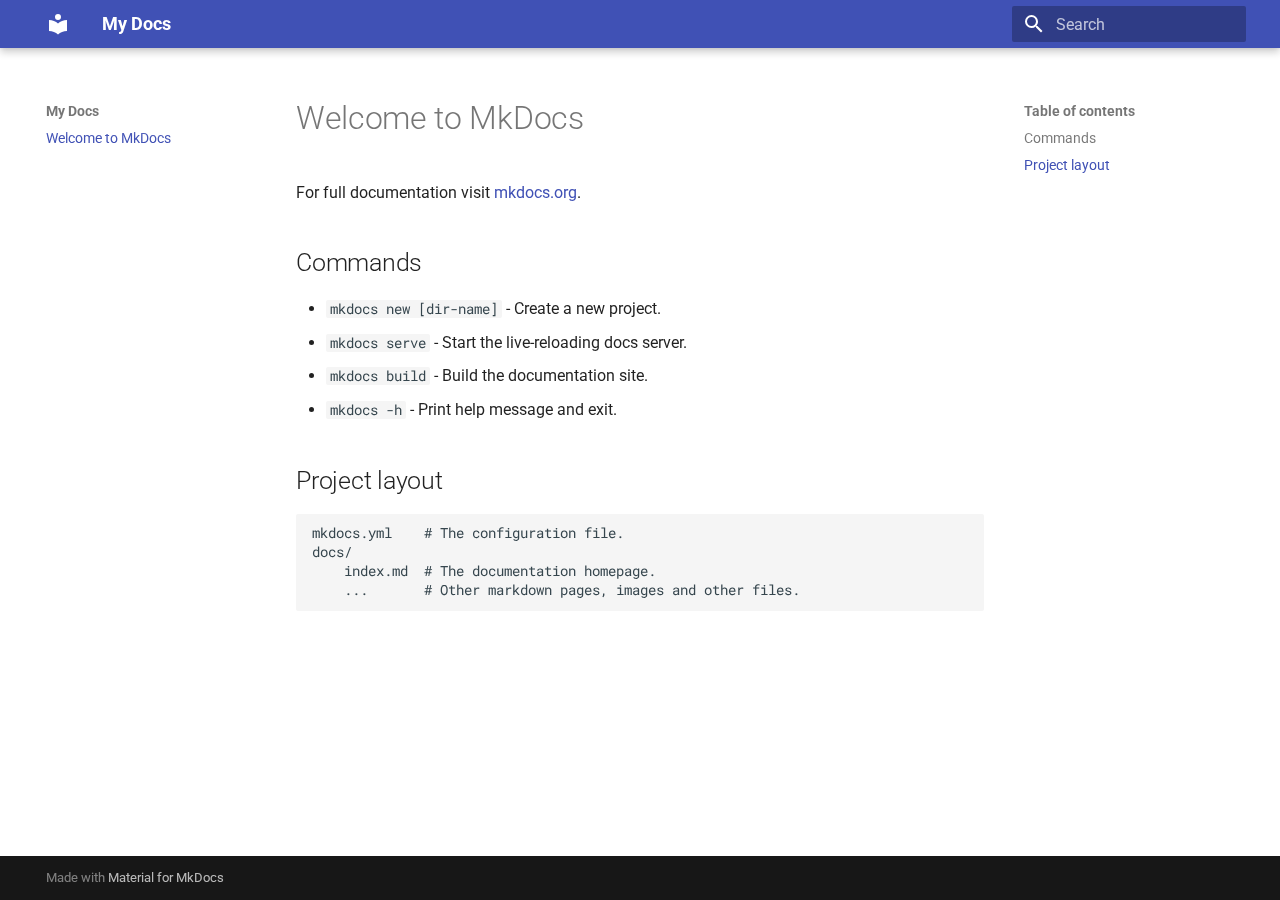
==== index.html @ 0bf35941 "Deployed 02148f6 with MkDocs version: 1.6.1" ====
<!doctype html>
<html lang="en" class="no-js">
  <head>
    
      <meta charset="utf-8">
      <meta name="viewport" content="width=device-width,initial-scale=1">
      
      
      
        <link rel="canonical" href="https://becos76.github.io/notes/">
      
      
      
      
      <link rel="icon" href="assets/images/favicon.png">
      <meta name="generator" content="mkdocs-1.6.1, mkdocs-material-9.6.3">
    
    
      
        <title>My Docs</title>
      
    
    
      <link rel="stylesheet" href="assets/stylesheets/main.d7758b05.min.css">
      
      


    
    
      
    
    
      
        
        
        <link rel="preconnect" href="https://fonts.gstatic.com" crossorigin>
        <link rel="stylesheet" href="https://fonts.googleapis.com/css?family=Roboto:300,300i,400,400i,700,700i%7CRoboto+Mono:400,400i,700,700i&display=fallback">
        <style>:root{--md-text-font:"Roboto";--md-code-font:"Roboto Mono"}</style>
      
    
    
    <script>__md_scope=new URL(".",location),__md_hash=e=>[...e].reduce(((e,_)=>(e<<5)-e+_.charCodeAt(0)),0),__md_get=(e,_=localStorage,t=__md_scope)=>JSON.parse(_.getItem(t.pathname+"."+e)),__md_set=(e,_,t=localStorage,a=__md_scope)=>{try{t.setItem(a.pathname+"."+e,JSON.stringify(_))}catch(e){}}</script>
    
      

    
    
    
  </head>
  
  
    <body dir="ltr">
  
    
    <input class="md-toggle" data-md-toggle="drawer" type="checkbox" id="__drawer" autocomplete="off">
    <input class="md-toggle" data-md-toggle="search" type="checkbox" id="__search" autocomplete="off">
    <label class="md-overlay" for="__drawer"></label>
    <div data-md-component="skip">
      
        
        <a href="#welcome-to-mkdocs" class="md-skip">
          Skip to content
        </a>
      
    </div>
    <div data-md-component="announce">
      
    </div>
    
    
      

  

<header class="md-header md-header--shadow" data-md-component="header">
  <nav class="md-header__inner md-grid" aria-label="Header">
    <a href="." title="My Docs" class="md-header__button md-logo" aria-label="My Docs" data-md-component="logo">
      
  
  <svg xmlns="http://www.w3.org/2000/svg" viewBox="0 0 24 24"><path d="M12 8a3 3 0 0 0 3-3 3 3 0 0 0-3-3 3 3 0 0 0-3 3 3 3 0 0 0 3 3m0 3.54C9.64 9.35 6.5 8 3 8v11c3.5 0 6.64 1.35 9 3.54 2.36-2.19 5.5-3.54 9-3.54V8c-3.5 0-6.64 1.35-9 3.54"/></svg>

    </a>
    <label class="md-header__button md-icon" for="__drawer">
      
      <svg xmlns="http://www.w3.org/2000/svg" viewBox="0 0 24 24"><path d="M3 6h18v2H3zm0 5h18v2H3zm0 5h18v2H3z"/></svg>
    </label>
    <div class="md-header__title" data-md-component="header-title">
      <div class="md-header__ellipsis">
        <div class="md-header__topic">
          <span class="md-ellipsis">
            My Docs
          </span>
        </div>
        <div class="md-header__topic" data-md-component="header-topic">
          <span class="md-ellipsis">
            
              Welcome to MkDocs
            
          </span>
        </div>
      </div>
    </div>
    
    
      <script>var palette=__md_get("__palette");if(palette&&palette.color){if("(prefers-color-scheme)"===palette.color.media){var media=matchMedia("(prefers-color-scheme: light)"),input=document.querySelector(media.matches?"[data-md-color-media='(prefers-color-scheme: light)']":"[data-md-color-media='(prefers-color-scheme: dark)']");palette.color.media=input.getAttribute("data-md-color-media"),palette.color.scheme=input.getAttribute("data-md-color-scheme"),palette.color.primary=input.getAttribute("data-md-color-primary"),palette.color.accent=input.getAttribute("data-md-color-accent")}for(var[key,value]of Object.entries(palette.color))document.body.setAttribute("data-md-color-"+key,value)}</script>
    
    
    
      <label class="md-header__button md-icon" for="__search">
        
        <svg xmlns="http://www.w3.org/2000/svg" viewBox="0 0 24 24"><path d="M9.5 3A6.5 6.5 0 0 1 16 9.5c0 1.61-.59 3.09-1.56 4.23l.27.27h.79l5 5-1.5 1.5-5-5v-.79l-.27-.27A6.52 6.52 0 0 1 9.5 16 6.5 6.5 0 0 1 3 9.5 6.5 6.5 0 0 1 9.5 3m0 2C7 5 5 7 5 9.5S7 14 9.5 14 14 12 14 9.5 12 5 9.5 5"/></svg>
      </label>
      <div class="md-search" data-md-component="search" role="dialog">
  <label class="md-search__overlay" for="__search"></label>
  <div class="md-search__inner" role="search">
    <form class="md-search__form" name="search">
      <input type="text" class="md-search__input" name="query" aria-label="Search" placeholder="Search" autocapitalize="off" autocorrect="off" autocomplete="off" spellcheck="false" data-md-component="search-query" required>
      <label class="md-search__icon md-icon" for="__search">
        
        <svg xmlns="http://www.w3.org/2000/svg" viewBox="0 0 24 24"><path d="M9.5 3A6.5 6.5 0 0 1 16 9.5c0 1.61-.59 3.09-1.56 4.23l.27.27h.79l5 5-1.5 1.5-5-5v-.79l-.27-.27A6.52 6.52 0 0 1 9.5 16 6.5 6.5 0 0 1 3 9.5 6.5 6.5 0 0 1 9.5 3m0 2C7 5 5 7 5 9.5S7 14 9.5 14 14 12 14 9.5 12 5 9.5 5"/></svg>
        
        <svg xmlns="http://www.w3.org/2000/svg" viewBox="0 0 24 24"><path d="M20 11v2H8l5.5 5.5-1.42 1.42L4.16 12l7.92-7.92L13.5 5.5 8 11z"/></svg>
      </label>
      <nav class="md-search__options" aria-label="Search">
        
        <button type="reset" class="md-search__icon md-icon" title="Clear" aria-label="Clear" tabindex="-1">
          
          <svg xmlns="http://www.w3.org/2000/svg" viewBox="0 0 24 24"><path d="M19 6.41 17.59 5 12 10.59 6.41 5 5 6.41 10.59 12 5 17.59 6.41 19 12 13.41 17.59 19 19 17.59 13.41 12z"/></svg>
        </button>
      </nav>
      
    </form>
    <div class="md-search__output">
      <div class="md-search__scrollwrap" tabindex="0" data-md-scrollfix>
        <div class="md-search-result" data-md-component="search-result">
          <div class="md-search-result__meta">
            Initializing search
          </div>
          <ol class="md-search-result__list" role="presentation"></ol>
        </div>
      </div>
    </div>
  </div>
</div>
    
    
  </nav>
  
</header>
    
    <div class="md-container" data-md-component="container">
      
      
        
          
        
      
      <main class="md-main" data-md-component="main">
        <div class="md-main__inner md-grid">
          
            
              
              <div class="md-sidebar md-sidebar--primary" data-md-component="sidebar" data-md-type="navigation" >
                <div class="md-sidebar__scrollwrap">
                  <div class="md-sidebar__inner">
                    



<nav class="md-nav md-nav--primary" aria-label="Navigation" data-md-level="0">
  <label class="md-nav__title" for="__drawer">
    <a href="." title="My Docs" class="md-nav__button md-logo" aria-label="My Docs" data-md-component="logo">
      
  
  <svg xmlns="http://www.w3.org/2000/svg" viewBox="0 0 24 24"><path d="M12 8a3 3 0 0 0 3-3 3 3 0 0 0-3-3 3 3 0 0 0-3 3 3 3 0 0 0 3 3m0 3.54C9.64 9.35 6.5 8 3 8v11c3.5 0 6.64 1.35 9 3.54 2.36-2.19 5.5-3.54 9-3.54V8c-3.5 0-6.64 1.35-9 3.54"/></svg>

    </a>
    My Docs
  </label>
  
  <ul class="md-nav__list" data-md-scrollfix>
    
      
      
  
  
    
  
  
  
    <li class="md-nav__item md-nav__item--active">
      
      <input class="md-nav__toggle md-toggle" type="checkbox" id="__toc">
      
      
        
      
      
        <label class="md-nav__link md-nav__link--active" for="__toc">
          
  
  <span class="md-ellipsis">
    Welcome to MkDocs
    
  </span>
  

          <span class="md-nav__icon md-icon"></span>
        </label>
      
      <a href="." class="md-nav__link md-nav__link--active">
        
  
  <span class="md-ellipsis">
    Welcome to MkDocs
    
  </span>
  

      </a>
      
        

<nav class="md-nav md-nav--secondary" aria-label="Table of contents">
  
  
  
    
  
  
    <label class="md-nav__title" for="__toc">
      <span class="md-nav__icon md-icon"></span>
      Table of contents
    </label>
    <ul class="md-nav__list" data-md-component="toc" data-md-scrollfix>
      
        <li class="md-nav__item">
  <a href="#commands" class="md-nav__link">
    <span class="md-ellipsis">
      Commands
    </span>
  </a>
  
</li>
      
        <li class="md-nav__item">
  <a href="#project-layout" class="md-nav__link">
    <span class="md-ellipsis">
      Project layout
    </span>
  </a>
  
</li>
      
    </ul>
  
</nav>
      
    </li>
  

    
  </ul>
</nav>
                  </div>
                </div>
              </div>
            
            
              
              <div class="md-sidebar md-sidebar--secondary" data-md-component="sidebar" data-md-type="toc" >
                <div class="md-sidebar__scrollwrap">
                  <div class="md-sidebar__inner">
                    

<nav class="md-nav md-nav--secondary" aria-label="Table of contents">
  
  
  
    
  
  
    <label class="md-nav__title" for="__toc">
      <span class="md-nav__icon md-icon"></span>
      Table of contents
    </label>
    <ul class="md-nav__list" data-md-component="toc" data-md-scrollfix>
      
        <li class="md-nav__item">
  <a href="#commands" class="md-nav__link">
    <span class="md-ellipsis">
      Commands
    </span>
  </a>
  
</li>
      
        <li class="md-nav__item">
  <a href="#project-layout" class="md-nav__link">
    <span class="md-ellipsis">
      Project layout
    </span>
  </a>
  
</li>
      
    </ul>
  
</nav>
                  </div>
                </div>
              </div>
            
          
          
            <div class="md-content" data-md-component="content">
              <article class="md-content__inner md-typeset">
                
                  



<h1 id="welcome-to-mkdocs">Welcome to MkDocs</h1>
<p>For full documentation visit <a href="https://www.mkdocs.org">mkdocs.org</a>.</p>
<h2 id="commands">Commands</h2>
<ul>
<li><code>mkdocs new [dir-name]</code> - Create a new project.</li>
<li><code>mkdocs serve</code> - Start the live-reloading docs server.</li>
<li><code>mkdocs build</code> - Build the documentation site.</li>
<li><code>mkdocs -h</code> - Print help message and exit.</li>
</ul>
<h2 id="project-layout">Project layout</h2>
<pre><code>mkdocs.yml    # The configuration file.
docs/
    index.md  # The documentation homepage.
    ...       # Other markdown pages, images and other files.
</code></pre>












                
              </article>
            </div>
          
          
<script>var target=document.getElementById(location.hash.slice(1));target&&target.name&&(target.checked=target.name.startsWith("__tabbed_"))</script>
        </div>
        
      </main>
      
        <footer class="md-footer">
  
  <div class="md-footer-meta md-typeset">
    <div class="md-footer-meta__inner md-grid">
      <div class="md-copyright">
  
  
    Made with
    <a href="https://squidfunk.github.io/mkdocs-material/" target="_blank" rel="noopener">
      Material for MkDocs
    </a>
  
</div>
      
    </div>
  </div>
</footer>
      
    </div>
    <div class="md-dialog" data-md-component="dialog">
      <div class="md-dialog__inner md-typeset"></div>
    </div>
    
    
    <script id="__config" type="application/json">{"base": ".", "features": [], "search": "assets/javascripts/workers/search.f8cc74c7.min.js", "translations": {"clipboard.copied": "Copied to clipboard", "clipboard.copy": "Copy to clipboard", "search.result.more.one": "1 more on this page", "search.result.more.other": "# more on this page", "search.result.none": "No matching documents", "search.result.one": "1 matching document", "search.result.other": "# matching documents", "search.result.placeholder": "Type to start searching", "search.result.term.missing": "Missing", "select.version": "Select version"}}</script>
    
    
      <script src="assets/javascripts/bundle.f1b6f286.min.js"></script>
      
    
  </body>
</html>
---- assets/stylesheets/main.d7758b05.min.css ----
@charset "UTF-8";html{-webkit-text-size-adjust:none;-moz-text-size-adjust:none;text-size-adjust:none;box-sizing:border-box}*,:after,:before{box-sizing:inherit}@media (prefers-reduced-motion){*,:after,:before{transition:none!important}}body{margin:0}a,button,input,label{-webkit-tap-highlight-color:transparent}a{color:inherit;text-decoration:none}hr{border:0;box-sizing:initial;display:block;height:.05rem;overflow:visible;padding:0}small{font-size:80%}sub,sup{line-height:1em}img{border-style:none}table{border-collapse:initial;border-spacing:0}td,th{font-weight:400;vertical-align:top}button{background:#0000;border:0;font-family:inherit;font-size:inherit;margin:0;padding:0}input{border:0;outline:none}:root{--md-primary-fg-color:#4051b5;--md-primary-fg-color--light:#5d6cc0;--md-primary-fg-color--dark:#303fa1;--md-primary-bg-color:#fff;--md-primary-bg-color--light:#ffffffb3;--md-accent-fg-color:#526cfe;--md-accent-fg-color--transparent:#526cfe1a;--md-accent-bg-color:#fff;--md-accent-bg-color--light:#ffffffb3}[data-md-color-scheme=default]{color-scheme:light}[data-md-color-scheme=default] img[src$="#gh-dark-mode-only"],[data-md-color-scheme=default] img[src$="#only-dark"]{display:none}:root,[data-md-color-scheme=default]{--md-hue:225deg;--md-default-fg-color:#000000de;--md-default-fg-color--light:#0000008a;--md-default-fg-color--lighter:#00000052;--md-default-fg-color--lightest:#00000012;--md-default-bg-color:#fff;--md-default-bg-color--light:#ffffffb3;--md-default-bg-color--lighter:#ffffff4d;--md-default-bg-color--lightest:#ffffff1f;--md-code-fg-color:#36464e;--md-code-bg-color:#f5f5f5;--md-code-hl-color:#4287ff;--md-code-hl-color--light:#4287ff1a;--md-code-hl-number-color:#d52a2a;--md-code-hl-special-color:#db1457;--md-code-hl-function-color:#a846b9;--md-code-hl-constant-color:#6e59d9;--md-code-hl-keyword-color:#3f6ec6;--md-code-hl-string-color:#1c7d4d;--md-code-hl-name-color:var(--md-code-fg-color);--md-code-hl-operator-color:var(--md-default-fg-color--light);--md-code-hl-punctuation-color:var(--md-default-fg-color--light);--md-code-hl-comment-color:var(--md-default-fg-color--light);--md-code-hl-generic-color:var(--md-default-fg-color--light);--md-code-hl-variable-color:var(--md-default-fg-color--light);--md-typeset-color:var(--md-default-fg-color);--md-typeset-a-color:var(--md-primary-fg-color);--md-typeset-del-color:#f5503d26;--md-typeset-ins-color:#0bd57026;--md-typeset-kbd-color:#fafafa;--md-typeset-kbd-accent-color:#fff;--md-typeset-kbd-border-color:#b8b8b8;--md-typeset-mark-color:#ffff0080;--md-typeset-table-color:#0000001f;--md-typeset-table-color--light:rgba(0,0,0,.035);--md-admonition-fg-color:var(--md-default-fg-color);--md-admonition-bg-color:var(--md-default-bg-color);--md-warning-fg-color:#000000de;--md-warning-bg-color:#ff9;--md-footer-fg-color:#fff;--md-footer-fg-color--light:#ffffffb3;--md-footer-fg-color--lighter:#ffffff73;--md-footer-bg-color:#000000de;--md-footer-bg-color--dark:#00000052;--md-shadow-z1:0 0.2rem 0.5rem #0000000d,0 0 0.05rem #0000001a;--md-shadow-z2:0 0.2rem 0.5rem #0000001a,0 0 0.05rem #00000040;--md-shadow-z3:0 0.2rem 0.5rem #0003,0 0 0.05rem #00000059}.md-icon svg{fill:currentcolor;display:block;height:1.2rem;width:1.2rem}body{-webkit-font-smoothing:antialiased;-moz-osx-font-smoothing:grayscale;--md-text-font-family:var(--md-text-font,_),-apple-system,BlinkMacSystemFont,Helvetica,Arial,sans-serif;--md-code-font-family:var(--md-code-font,_),SFMono-Regular,Consolas,Menlo,monospace}aside,body,input{font-feature-settings:"kern","liga";color:var(--md-typeset-color);font-family:var(--md-text-font-family)}code,kbd,pre{font-feature-settings:"kern";font-family:var(--md-code-font-family)}:root{--md-typeset-table-sort-icon:url('data:image/svg+xml;charset=utf-8,<svg xmlns="http://www.w3.org/2000/svg" viewBox="0 0 24 24"><path d="m18 21-4-4h3V7h-3l4-4 4 4h-3v10h3M2 19v-2h10v2M2 13v-2h7v2M2 7V5h4v2z"/></svg>');--md-typeset-table-sort-icon--asc:url('data:image/svg+xml;charset=utf-8,<svg xmlns="http://www.w3.org/2000/svg" viewBox="0 0 24 24"><path d="M19 17h3l-4 4-4-4h3V3h2M2 17h10v2H2M6 5v2H2V5m0 6h7v2H2z"/></svg>');--md-typeset-table-sort-icon--desc:url('data:image/svg+xml;charset=utf-8,<svg xmlns="http://www.w3.org/2000/svg" viewBox="0 0 24 24"><path d="M19 7h3l-4-4-4 4h3v14h2M2 17h10v2H2M6 5v2H2V5m0 6h7v2H2z"/></svg>')}.md-typeset{-webkit-print-color-adjust:exact;color-adjust:exact;font-size:.8rem;line-height:1.6;overflow-wrap:break-word}@media print{.md-typeset{font-size:.68rem}}.md-typeset blockquote,.md-typeset dl,.md-typeset figure,.md-typeset ol,.md-typeset pre,.md-typeset ul{margin-bottom:1em;margin-top:1em}.md-typeset h1{color:var(--md-default-fg-color--light);font-size:2em;line-height:1.3;margin:0 0 1.25em}.md-typeset h1,.md-typeset h2{font-weight:300;letter-spacing:-.01em}.md-typeset h2{font-size:1.5625em;line-height:1.4;margin:1.6em 0 .64em}.md-typeset h3{font-size:1.25em;font-weight:400;letter-spacing:-.01em;line-height:1.5;margin:1.6em 0 .8em}.md-typeset h2+h3{margin-top:.8em}.md-typeset h4{font-weight:700;letter-spacing:-.01em;margin:1em 0}.md-typeset h5,.md-typeset h6{color:var(--md-default-fg-color--light);font-size:.8em;font-weight:700;letter-spacing:-.01em;margin:1.25em 0}.md-typeset h5{text-transform:uppercase}.md-typeset h5 code{text-transform:none}.md-typeset hr{border-bottom:.05rem solid var(--md-default-fg-color--lightest);display:flow-root;margin:1.5em 0}.md-typeset a{color:var(--md-typeset-a-color);word-break:break-word}.md-typeset a,.md-typeset a:before{transition:color 125ms}.md-typeset a:focus,.md-typeset a:hover{color:var(--md-accent-fg-color)}.md-typeset a:focus code,.md-typeset a:hover code{background-color:var(--md-accent-fg-color--transparent)}.md-typeset a code{color:currentcolor;transition:background-color 125ms}.md-typeset a.focus-visible{outline-color:var(--md-accent-fg-color);outline-offset:.2rem}.md-typeset code,.md-typeset kbd,.md-typeset pre{color:var(--md-code-fg-color);direction:ltr;font-variant-ligatures:none}@media print{.md-typeset code,.md-typeset kbd,.md-typeset pre{white-space:pre-wrap}}.md-typeset code{background-color:var(--md-code-bg-color);border-radius:.1rem;-webkit-box-decoration-break:clone;box-decoration-break:clone;font-size:.85em;padding:0 .2941176471em;word-break:break-word}.md-typeset code:not(.focus-visible){-webkit-tap-highlight-color:transparent;outline:none}.md-typeset pre{display:flow-root;line-height:1.4;position:relative}.md-typeset pre>code{-webkit-box-decoration-break:slice;box-decoration-break:slice;box-shadow:none;display:block;margin:0;outline-color:var(--md-accent-fg-color);overflow:auto;padding:.7720588235em 1.1764705882em;scrollbar-color:var(--md-default-fg-color--lighter) #0000;scrollbar-width:thin;touch-action:auto;word-break:normal}.md-typeset pre>code:hover{scrollbar-color:var(--md-accent-fg-color) #0000}.md-typeset pre>code::-webkit-scrollbar{height:.2rem;width:.2rem}.md-typeset pre>code::-webkit-scrollbar-thumb{background-color:var(--md-default-fg-color--lighter)}.md-typeset pre>code::-webkit-scrollbar-thumb:hover{background-color:var(--md-accent-fg-color)}.md-typeset kbd{background-color:var(--md-typeset-kbd-color);border-radius:.1rem;box-shadow:0 .1rem 0 .05rem var(--md-typeset-kbd-border-color),0 .1rem 0 var(--md-typeset-kbd-border-color),0 -.1rem .2rem var(--md-typeset-kbd-accent-color) inset;color:var(--md-default-fg-color);display:inline-block;font-size:.75em;padding:0 .6666666667em;vertical-align:text-top;word-break:break-word}.md-typeset mark{background-color:var(--md-typeset-mark-color);-webkit-box-decoration-break:clone;box-decoration-break:clone;color:inherit;word-break:break-word}.md-typeset abbr{border-bottom:.05rem dotted var(--md-default-fg-color--light);cursor:help;text-decoration:none}.md-typeset small{opacity:.75}[dir=ltr] .md-typeset sub,[dir=ltr] .md-typeset sup{margin-left:.078125em}[dir=rtl] .md-typeset sub,[dir=rtl] .md-typeset sup{margin-right:.078125em}[dir=ltr] .md-typeset blockquote{padding-left:.6rem}[dir=rtl] .md-typeset blockquote{padding-right:.6rem}[dir=ltr] .md-typeset blockquote{border-left:.2rem solid var(--md-default-fg-color--lighter)}[dir=rtl] .md-typeset blockquote{border-right:.2rem solid var(--md-default-fg-color--lighter)}.md-typeset blockquote{color:var(--md-default-fg-color--light);margin-left:0;margin-right:0}.md-typeset ul{list-style-type:disc}.md-typeset ul[type]{list-style-type:revert-layer}[dir=ltr] .md-typeset ol,[dir=ltr] .md-typeset ul{margin-left:.625em}[dir=rtl] .md-typeset ol,[dir=rtl] .md-typeset ul{margin-right:.625em}.md-typeset ol,.md-typeset ul{padding:0}.md-typeset ol:not([hidden]),.md-typeset ul:not([hidden]){display:flow-root}.md-typeset ol ol,.md-typeset ul ol{list-style-type:lower-alpha}.md-typeset ol ol ol,.md-typeset ul ol ol{list-style-type:lower-roman}.md-typeset ol ol ol ol,.md-typeset ul ol ol ol{list-style-type:upper-alpha}.md-typeset ol ol ol ol ol,.md-typeset ul ol ol ol ol{list-style-type:upper-roman}.md-typeset ol[type],.md-typeset ul[type]{list-style-type:revert-layer}[dir=ltr] .md-typeset ol li,[dir=ltr] .md-typeset ul li{margin-left:1.25em}[dir=rtl] .md-typeset ol li,[dir=rtl] .md-typeset ul li{margin-right:1.25em}.md-typeset ol li,.md-typeset ul li{margin-bottom:.5em}.md-typeset ol li blockquote,.md-typeset ol li p,.md-typeset ul li blockquote,.md-typeset ul li p{margin:.5em 0}.md-typeset ol li:last-child,.md-typeset ul li:last-child{margin-bottom:0}[dir=ltr] .md-typeset ol li ol,[dir=ltr] .md-typeset ol li ul,[dir=ltr] .md-typeset ul li ol,[dir=ltr] .md-typeset ul li ul{margin-left:.625em}[dir=rtl] .md-typeset ol li ol,[dir=rtl] .md-typeset ol li ul,[dir=rtl] .md-typeset ul li ol,[dir=rtl] .md-typeset ul li ul{margin-right:.625em}.md-typeset ol li ol,.md-typeset ol li ul,.md-typeset ul li ol,.md-typeset ul li ul{margin-bottom:.5em;margin-top:.5em}[dir=ltr] .md-typeset dd{margin-left:1.875em}[dir=rtl] .md-typeset dd{margin-right:1.875em}.md-typeset dd{margin-bottom:1.5em;margin-top:1em}.md-typeset img,.md-typeset svg,.md-typeset video{height:auto;max-width:100%}.md-typeset img[align=left]{margin:1em 1em 1em 0}.md-typeset img[align=right]{margin:1em 0 1em 1em}.md-typeset img[align]:only-child{margin-top:0}.md-typeset figure{display:flow-root;margin:1em auto;max-width:100%;text-align:center;width:-moz-fit-content;width:fit-content}.md-typeset figure img{display:block;margin:0 auto}.md-typeset figcaption{font-style:italic;margin:1em auto;max-width:24rem}.md-typeset iframe{max-width:100%}.md-typeset table:not([class]){background-color:var(--md-default-bg-color);border:.05rem solid var(--md-typeset-table-color);border-radius:.1rem;display:inline-block;font-size:.64rem;max-width:100%;overflow:auto;touch-action:auto}@media print{.md-typeset table:not([class]){display:table}}.md-typeset table:not([class])+*{margin-top:1.5em}.md-typeset table:not([class]) td>:first-child,.md-typeset table:not([class]) th>:first-child{margin-top:0}.md-typeset table:not([class]) td>:last-child,.md-typeset table:not([class]) th>:last-child{margin-bottom:0}.md-typeset table:not([class]) td:not([align]),.md-typeset table:not([class]) th:not([align]){text-align:left}[dir=rtl] .md-typeset table:not([class]) td:not([align]),[dir=rtl] .md-typeset table:not([class]) th:not([align]){text-align:right}.md-typeset table:not([class]) th{font-weight:700;min-width:5rem;padding:.9375em 1.25em;vertical-align:top}.md-typeset table:not([class]) td{border-top:.05rem solid var(--md-typeset-table-color);padding:.9375em 1.25em;vertical-align:top}.md-typeset table:not([class]) tbody tr{transition:background-color 125ms}.md-typeset table:not([class]) tbody tr:hover{background-color:var(--md-typeset-table-color--light);box-shadow:0 .05rem 0 var(--md-default-bg-color) inset}.md-typeset table:not([class]) a{word-break:normal}.md-typeset table th[role=columnheader]{cursor:pointer}[dir=ltr] .md-typeset table th[role=columnheader]:after{margin-left:.5em}[dir=rtl] .md-typeset table th[role=columnheader]:after{margin-right:.5em}.md-typeset table th[role=columnheader]:after{content:"";display:inline-block;height:1.2em;-webkit-mask-image:var(--md-typeset-table-sort-icon);mask-image:var(--md-typeset-table-sort-icon);-webkit-mask-repeat:no-repeat;mask-repeat:no-repeat;-webkit-mask-size:contain;mask-size:contain;transition:background-color 125ms;vertical-align:text-bottom;width:1.2em}.md-typeset table th[role=columnheader]:hover:after{background-color:var(--md-default-fg-color--lighter)}.md-typeset table th[role=columnheader][aria-sort=ascending]:after{background-color:var(--md-default-fg-color--light);-webkit-mask-image:var(--md-typeset-table-sort-icon--asc);mask-image:var(--md-typeset-table-sort-icon--asc)}.md-typeset table th[role=columnheader][aria-sort=descending]:after{background-color:var(--md-default-fg-color--light);-webkit-mask-image:var(--md-typeset-table-sort-icon--desc);mask-image:var(--md-typeset-table-sort-icon--desc)}.md-typeset__scrollwrap{margin:1em -.8rem;overflow-x:auto;touch-action:auto}.md-typeset__table{display:inline-block;margin-bottom:.5em;padding:0 .8rem}@media print{.md-typeset__table{display:block}}html .md-typeset__table table{display:table;margin:0;overflow:hidden;width:100%}@media screen and (max-width:44.984375em){.md-content__inner>pre{margin:1em -.8rem}.md-content__inner>pre code{border-radius:0}}.md-typeset .md-author{border-radius:100%;display:block;flex-shrink:0;height:1.6rem;overflow:hidden;position:relative;transition:color 125ms,transform 125ms;width:1.6rem}.md-typeset .md-author img{display:block}.md-typeset .md-author--more{background:var(--md-default-fg-color--lightest);color:var(--md-default-fg-color--lighter);font-size:.6rem;font-weight:700;line-height:1.6rem;text-align:center}.md-typeset .md-author--long{height:2.4rem;width:2.4rem}.md-typeset a.md-author{transform:scale(1)}.md-typeset a.md-author img{border-radius:100%;filter:grayscale(100%) opacity(75%);transition:filter 125ms}.md-typeset a.md-author:focus,.md-typeset a.md-author:hover{transform:scale(1.1);z-index:1}.md-typeset a.md-author:focus img,.md-typeset a.md-author:hover img{filter:grayscale(0)}.md-banner{background-color:var(--md-footer-bg-color);color:var(--md-footer-fg-color);overflow:auto}@media print{.md-banner{display:none}}.md-banner--warning{background-color:var(--md-warning-bg-color);color:var(--md-warning-fg-color)}.md-banner__inner{font-size:.7rem;margin:.6rem auto;padding:0 .8rem}[dir=ltr] .md-banner__button{float:right}[dir=rtl] .md-banner__button{float:left}.md-banner__button{color:inherit;cursor:pointer;transition:opacity .25s}.no-js .md-banner__button{display:none}.md-banner__button:hover{opacity:.7}html{font-size:125%;height:100%;overflow-x:hidden}@media screen and (min-width:100em){html{font-size:137.5%}}@media screen and (min-width:125em){html{font-size:150%}}body{background-color:var(--md-default-bg-color);display:flex;flex-direction:column;font-size:.5rem;min-height:100%;position:relative;width:100%}@media print{body{display:block}}@media screen and (max-width:59.984375em){body[data-md-scrolllock]{position:fixed}}.md-grid{margin-left:auto;margin-right:auto;max-width:61rem}.md-container{display:flex;flex-direction:column;flex-grow:1}@media print{.md-container{display:block}}.md-main{flex-grow:1}.md-main__inner{display:flex;height:100%;margin-top:1.5rem}.md-ellipsis{overflow:hidden;text-overflow:ellipsis}.md-toggle{display:none}.md-option{height:0;opacity:0;position:absolute;width:0}.md-option:checked+label:not([hidden]){display:block}.md-option.focus-visible+label{outline-color:var(--md-accent-fg-color);outline-style:auto}.md-skip{background-color:var(--md-default-fg-color);border-radius:.1rem;color:var(--md-default-bg-color);font-size:.64rem;margin:.5rem;opacity:0;outline-color:var(--md-accent-fg-color);padding:.3rem .5rem;position:fixed;transform:translateY(.4rem);z-index:-1}.md-skip:focus{opacity:1;transform:translateY(0);transition:transform .25s cubic-bezier(.4,0,.2,1),opacity 175ms 75ms;z-index:10}@page{margin:25mm}:root{--md-clipboard-icon:url('data:image/svg+xml;charset=utf-8,<svg xmlns="http://www.w3.org/2000/svg" viewBox="0 0 24 24"><path d="M19 21H8V7h11m0-2H8a2 2 0 0 0-2 2v14a2 2 0 0 0 2 2h11a2 2 0 0 0 2-2V7a2 2 0 0 0-2-2m-3-4H4a2 2 0 0 0-2 2v14h2V3h12z"/></svg>')}.md-clipboard{border-radius:.1rem;color:var(--md-default-fg-color--lightest);cursor:pointer;height:1.5em;outline-color:var(--md-accent-fg-color);outline-offset:.1rem;position:absolute;right:.5em;top:.5em;transition:color .25s;width:1.5em;z-index:1}@media print{.md-clipboard{display:none}}.md-clipboard:not(.focus-visible){-webkit-tap-highlight-color:transparent;outline:none}:hover>.md-clipboard{color:var(--md-default-fg-color--light)}.md-clipboard:focus,.md-clipboard:hover{color:var(--md-accent-fg-color)}.md-clipboard:after{background-color:currentcolor;content:"";display:block;height:1.125em;margin:0 auto;-webkit-mask-image:var(--md-clipboard-icon);mask-image:var(--md-clipboard-icon);-webkit-mask-position:center;mask-position:center;-webkit-mask-repeat:no-repeat;mask-repeat:no-repeat;-webkit-mask-size:contain;mask-size:contain;width:1.125em}.md-clipboard--inline{cursor:pointer}.md-clipboard--inline code{transition:color .25s,background-color .25s}.md-clipboard--inline:focus code,.md-clipboard--inline:hover code{background-color:var(--md-accent-fg-color--transparent);color:var(--md-accent-fg-color)}.md-typeset .md-code__content{display:grid}@keyframes consent{0%{opacity:0;transform:translateY(100%)}to{opacity:1;transform:translateY(0)}}@keyframes overlay{0%{opacity:0}to{opacity:1}}.md-consent__overlay{animation:overlay .25s both;-webkit-backdrop-filter:blur(.1rem);backdrop-filter:blur(.1rem);background-color:#0000008a;height:100%;opacity:1;position:fixed;top:0;width:100%;z-index:5}.md-consent__inner{animation:consent .5s cubic-bezier(.1,.7,.1,1) both;background-color:var(--md-default-bg-color);border:0;border-radius:.1rem;bottom:0;box-shadow:0 0 .2rem #0000001a,0 .2rem .4rem #0003;max-height:100%;overflow:auto;padding:0;position:fixed;width:100%;z-index:5}.md-consent__form{padding:.8rem}.md-consent__settings{display:none;margin:1em 0}input:checked+.md-consent__settings{display:block}.md-consent__controls{margin-bottom:.8rem}.md-typeset .md-consent__controls .md-button{display:inline}@media screen and (max-width:44.984375em){.md-typeset .md-consent__controls .md-button{display:block;margin-top:.4rem;text-align:center;width:100%}}.md-consent label{cursor:pointer}.md-content{flex-grow:1;min-width:0}.md-content__inner{margin:0 .8rem 1.2rem;padding-top:.6rem}@media screen and (min-width:76.25em){[dir=ltr] .md-sidebar--primary:not([hidden])~.md-content>.md-content__inner{margin-left:1.2rem}[dir=ltr] .md-sidebar--secondary:not([hidden])~.md-content>.md-content__inner,[dir=rtl] .md-sidebar--primary:not([hidden])~.md-content>.md-content__inner{margin-right:1.2rem}[dir=rtl] .md-sidebar--secondary:not([hidden])~.md-content>.md-content__inner{margin-left:1.2rem}}.md-content__inner:before{content:"";display:block;height:.4rem}.md-content__inner>:last-child{margin-bottom:0}[dir=ltr] .md-content__button{float:right}[dir=rtl] .md-content__button{float:left}[dir=ltr] .md-content__button{margin-left:.4rem}[dir=rtl] .md-content__button{margin-right:.4rem}.md-content__button{margin:.4rem 0;padding:0}@media print{.md-content__button{display:none}}.md-typeset .md-content__button{color:var(--md-default-fg-color--lighter)}.md-content__button svg{display:inline;vertical-align:top}[dir=rtl] .md-content__button svg{transform:scaleX(-1)}[dir=ltr] .md-dialog{right:.8rem}[dir=rtl] .md-dialog{left:.8rem}.md-dialog{background-color:var(--md-default-fg-color);border-radius:.1rem;bottom:.8rem;box-shadow:var(--md-shadow-z3);min-width:11.1rem;opacity:0;padding:.4rem .6rem;pointer-events:none;position:fixed;transform:translateY(100%);transition:transform 0ms .4s,opacity .4s;z-index:4}@media print{.md-dialog{display:none}}.md-dialog--active{opacity:1;pointer-events:auto;transform:translateY(0);transition:transform .4s cubic-bezier(.075,.85,.175,1),opacity .4s}.md-dialog__inner{color:var(--md-default-bg-color);font-size:.7rem}.md-feedback{margin:2em 0 1em;text-align:center}.md-feedback fieldset{border:none;margin:0;padding:0}.md-feedback__title{font-weight:700;margin:1em auto}.md-feedback__inner{position:relative}.md-feedback__list{display:flex;flex-wrap:wrap;place-content:baseline center;position:relative}.md-feedback__list:hover .md-icon:not(:disabled){color:var(--md-default-fg-color--lighter)}:disabled .md-feedback__list{min-height:1.8rem}.md-feedback__icon{color:var(--md-default-fg-color--light);cursor:pointer;flex-shrink:0;margin:0 .1rem;transition:color 125ms}.md-feedback__icon:not(:disabled).md-icon:hover{color:var(--md-accent-fg-color)}.md-feedback__icon:disabled{color:var(--md-default-fg-color--lightest);pointer-events:none}.md-feedback__note{opacity:0;position:relative;transform:translateY(.4rem);transition:transform .4s cubic-bezier(.1,.7,.1,1),opacity .15s}.md-feedback__note>*{margin:0 auto;max-width:16rem}:disabled .md-feedback__note{opacity:1;transform:translateY(0)}@media print{.md-feedback{display:none}}.md-footer{background-color:var(--md-footer-bg-color);color:var(--md-footer-fg-color)}@media print{.md-footer{display:none}}.md-footer__inner{justify-content:space-between;overflow:auto;padding:.2rem}.md-footer__inner:not([hidden]){display:flex}.md-footer__link{align-items:end;display:flex;flex-grow:0.01;margin-bottom:.4rem;margin-top:1rem;max-width:100%;outline-color:var(--md-accent-fg-color);overflow:hidden;transition:opacity .25s}.md-footer__link:focus,.md-footer__link:hover{opacity:.7}[dir=rtl] .md-footer__link svg{transform:scaleX(-1)}@media screen and (max-width:44.984375em){.md-footer__link--prev{flex-shrink:0}.md-footer__link--prev .md-footer__title{display:none}}[dir=ltr] .md-footer__link--next{margin-left:auto}[dir=rtl] .md-footer__link--next{margin-right:auto}.md-footer__link--next{text-align:right}[dir=rtl] .md-footer__link--next{text-align:left}.md-footer__title{flex-grow:1;font-size:.9rem;margin-bottom:.7rem;max-width:calc(100% - 2.4rem);padding:0 1rem;white-space:nowrap}.md-footer__button{margin:.2rem;padding:.4rem}.md-footer__direction{font-size:.64rem;opacity:.7}.md-footer-meta{background-color:var(--md-footer-bg-color--dark)}.md-footer-meta__inner{display:flex;flex-wrap:wrap;justify-content:space-between;padding:.2rem}html .md-footer-meta.md-typeset a{color:var(--md-footer-fg-color--light)}html .md-footer-meta.md-typeset a:focus,html .md-footer-meta.md-typeset a:hover{color:var(--md-footer-fg-color)}.md-copyright{color:var(--md-footer-fg-color--lighter);font-size:.64rem;margin:auto .6rem;padding:.4rem 0;width:100%}@media screen and (min-width:45em){.md-copyright{width:auto}}.md-copyright__highlight{color:var(--md-footer-fg-color--light)}.md-social{display:inline-flex;gap:.2rem;margin:0 .4rem;padding:.2rem 0 .6rem}@media screen and (min-width:45em){.md-social{padding:.6rem 0}}.md-social__link{display:inline-block;height:1.6rem;text-align:center;width:1.6rem}.md-social__link:before{line-height:1.9}.md-social__link svg{fill:currentcolor;max-height:.8rem;vertical-align:-25%}.md-typeset .md-button{border:.1rem solid;border-radius:.1rem;color:var(--md-primary-fg-color);cursor:pointer;display:inline-block;font-weight:700;padding:.625em 2em;transition:color 125ms,background-color 125ms,border-color 125ms}.md-typeset .md-button--primary{background-color:var(--md-primary-fg-color);border-color:var(--md-primary-fg-color);color:var(--md-primary-bg-color)}.md-typeset .md-button:focus,.md-typeset .md-button:hover{background-color:var(--md-accent-fg-color);border-color:var(--md-accent-fg-color);color:var(--md-accent-bg-color)}[dir=ltr] .md-typeset .md-input{border-top-left-radius:.1rem}[dir=ltr] .md-typeset .md-input,[dir=rtl] .md-typeset .md-input{border-top-right-radius:.1rem}[dir=rtl] .md-typeset .md-input{border-top-left-radius:.1rem}.md-typeset .md-input{border-bottom:.1rem solid var(--md-default-fg-color--lighter);box-shadow:var(--md-shadow-z1);font-size:.8rem;height:1.8rem;padding:0 .6rem;transition:border .25s,box-shadow .25s}.md-typeset .md-input:focus,.md-typeset .md-input:hover{border-bottom-color:var(--md-accent-fg-color);box-shadow:var(--md-shadow-z2)}.md-typeset .md-input--stretch{width:100%}.md-header{background-color:var(--md-primary-fg-color);box-shadow:0 0 .2rem #0000,0 .2rem .4rem #0000;color:var(--md-primary-bg-color);display:block;left:0;position:sticky;right:0;top:0;z-index:4}@media print{.md-header{display:none}}.md-header[hidden]{transform:translateY(-100%);transition:transform .25s cubic-bezier(.8,0,.6,1),box-shadow .25s}.md-header--shadow{box-shadow:0 0 .2rem #0000001a,0 .2rem .4rem #0003;transition:transform .25s cubic-bezier(.1,.7,.1,1),box-shadow .25s}.md-header__inner{align-items:center;display:flex;padding:0 .2rem}.md-header__button{color:currentcolor;cursor:pointer;margin:.2rem;outline-color:var(--md-accent-fg-color);padding:.4rem;position:relative;transition:opacity .25s;vertical-align:middle;z-index:1}.md-header__button:hover{opacity:.7}.md-header__button:not([hidden]){display:inline-block}.md-header__button:not(.focus-visible){-webkit-tap-highlight-color:transparent;outline:none}.md-header__button.md-logo{margin:.2rem;padding:.4rem}@media screen and (max-width:76.234375em){.md-header__button.md-logo{display:none}}.md-header__button.md-logo img,.md-header__button.md-logo svg{fill:currentcolor;display:block;height:1.2rem;width:auto}@media screen and (min-width:60em){.md-header__button[for=__search]{display:none}}.no-js .md-header__button[for=__search]{display:none}[dir=rtl] .md-header__button[for=__search] svg{transform:scaleX(-1)}@media screen and (min-width:76.25em){.md-header__button[for=__drawer]{display:none}}.md-header__topic{display:flex;max-width:100%;position:absolute;transition:transform .4s cubic-bezier(.1,.7,.1,1),opacity .15s;white-space:nowrap}.md-header__topic+.md-header__topic{opacity:0;pointer-events:none;transform:translateX(1.25rem);transition:transform .4s cubic-bezier(1,.7,.1,.1),opacity .15s;z-index:-1}[dir=rtl] .md-header__topic+.md-header__topic{transform:translateX(-1.25rem)}.md-header__topic:first-child{font-weight:700}[dir=ltr] .md-header__title{margin-left:1rem;margin-right:.4rem}[dir=rtl] .md-header__title{margin-left:.4rem;margin-right:1rem}.md-header__title{flex-grow:1;font-size:.9rem;height:2.4rem;line-height:2.4rem}.md-header__title--active .md-header__topic{opacity:0;pointer-events:none;transform:translateX(-1.25rem);transition:transform .4s cubic-bezier(1,.7,.1,.1),opacity .15s;z-index:-1}[dir=rtl] .md-header__title--active .md-header__topic{transform:translateX(1.25rem)}.md-header__title--active .md-header__topic+.md-header__topic{opacity:1;pointer-events:auto;transform:translateX(0);transition:transform .4s cubic-bezier(.1,.7,.1,1),opacity .15s;z-index:0}.md-header__title>.md-header__ellipsis{height:100%;position:relative;width:100%}.md-header__option{display:flex;flex-shrink:0;max-width:100%;transition:max-width 0ms .25s,opacity .25s .25s;white-space:nowrap}[data-md-toggle=search]:checked~.md-header .md-header__option{max-width:0;opacity:0;transition:max-width 0ms,opacity 0ms}.md-header__option>input{bottom:0}.md-header__source{display:none}@media screen and (min-width:60em){[dir=ltr] .md-header__source{margin-left:1rem}[dir=rtl] .md-header__source{margin-right:1rem}.md-header__source{display:block;max-width:11.7rem;width:11.7rem}}@media screen and (min-width:76.25em){[dir=ltr] .md-header__source{margin-left:1.4rem}[dir=rtl] .md-header__source{margin-right:1.4rem}}.md-meta{color:var(--md-default-fg-color--light);font-size:.7rem;line-height:1.3}.md-meta__list{display:inline-flex;flex-wrap:wrap;list-style:none;margin:0;padding:0}.md-meta__item:not(:last-child):after{content:"·";margin-left:.2rem;margin-right:.2rem}.md-meta__link{color:var(--md-typeset-a-color)}.md-meta__link:focus,.md-meta__link:hover{color:var(--md-accent-fg-color)}.md-draft{background-color:#ff1744;border-radius:.125em;color:#fff;display:inline-block;font-weight:700;padding-left:.5714285714em;padding-right:.5714285714em}:root{--md-nav-icon--prev:url('data:image/svg+xml;charset=utf-8,<svg xmlns="http://www.w3.org/2000/svg" viewBox="0 0 24 24"><path d="M20 11v2H8l5.5 5.5-1.42 1.42L4.16 12l7.92-7.92L13.5 5.5 8 11z"/></svg>');--md-nav-icon--next:url('data:image/svg+xml;charset=utf-8,<svg xmlns="http://www.w3.org/2000/svg" viewBox="0 0 24 24"><path d="M8.59 16.58 13.17 12 8.59 7.41 10 6l6 6-6 6z"/></svg>');--md-toc-icon:url('data:image/svg+xml;charset=utf-8,<svg xmlns="http://www.w3.org/2000/svg" viewBox="0 0 24 24"><path d="M3 9h14V7H3zm0 4h14v-2H3zm0 4h14v-2H3zm16 0h2v-2h-2zm0-10v2h2V7zm0 6h2v-2h-2z"/></svg>')}.md-nav{font-size:.7rem;line-height:1.3}.md-nav__title{color:var(--md-default-fg-color--light);display:block;font-weight:700;overflow:hidden;padding:0 .6rem;text-overflow:ellipsis}.md-nav__title .md-nav__button{display:none}.md-nav__title .md-nav__button img{height:100%;width:auto}.md-nav__title .md-nav__button.md-logo img,.md-nav__title .md-nav__button.md-logo svg{fill:currentcolor;display:block;height:2.4rem;max-width:100%;object-fit:contain;width:auto}.md-nav__list{list-style:none;margin:0;padding:0}.md-nav__link{align-items:flex-start;display:flex;gap:.4rem;margin-top:.625em;scroll-snap-align:start;transition:color 125ms}.md-nav__link--passed{color:var(--md-default-fg-color--light)}.md-nav__item .md-nav__link--active,.md-nav__item .md-nav__link--active code{color:var(--md-typeset-a-color)}.md-nav__link .md-ellipsis{position:relative}[dir=ltr] .md-nav__link .md-icon:last-child{margin-left:auto}[dir=rtl] .md-nav__link .md-icon:last-child{margin-right:auto}.md-nav__link svg{fill:currentcolor;flex-shrink:0;height:1.3em;position:relative}.md-nav__link[for]:focus,.md-nav__link[for]:hover,.md-nav__link[href]:focus,.md-nav__link[href]:hover{color:var(--md-accent-fg-color);cursor:pointer}.md-nav__link.focus-visible{outline-color:var(--md-accent-fg-color);outline-offset:.2rem}.md-nav--primary .md-nav__link[for=__toc]{display:none}.md-nav--primary .md-nav__link[for=__toc] .md-icon:after{background-color:currentcolor;display:block;height:100%;-webkit-mask-image:var(--md-toc-icon);mask-image:var(--md-toc-icon);width:100%}.md-nav--primary .md-nav__link[for=__toc]~.md-nav{display:none}.md-nav__container>.md-nav__link{margin-top:0}.md-nav__container>.md-nav__link:first-child{flex-grow:1;min-width:0}.md-nav__icon{flex-shrink:0}.md-nav__source{display:none}@media screen and (max-width:76.234375em){.md-nav--primary,.md-nav--primary .md-nav{background-color:var(--md-default-bg-color);display:flex;flex-direction:column;height:100%;left:0;position:absolute;right:0;top:0;z-index:1}.md-nav--primary .md-nav__item,.md-nav--primary .md-nav__title{font-size:.8rem;line-height:1.5}.md-nav--primary .md-nav__title{background-color:var(--md-default-fg-color--lightest);color:var(--md-default-fg-color--light);cursor:pointer;height:5.6rem;line-height:2.4rem;padding:3rem .8rem .2rem;position:relative;white-space:nowrap}[dir=ltr] .md-nav--primary .md-nav__title .md-nav__icon{left:.4rem}[dir=rtl] .md-nav--primary .md-nav__title .md-nav__icon{right:.4rem}.md-nav--primary .md-nav__title .md-nav__icon{display:block;height:1.2rem;margin:.2rem;position:absolute;top:.4rem;width:1.2rem}.md-nav--primary .md-nav__title .md-nav__icon:after{background-color:currentcolor;content:"";display:block;height:100%;-webkit-mask-image:var(--md-nav-icon--prev);mask-image:var(--md-nav-icon--prev);-webkit-mask-position:center;mask-position:center;-webkit-mask-repeat:no-repeat;mask-repeat:no-repeat;-webkit-mask-size:contain;mask-size:contain;width:100%}.md-nav--primary .md-nav__title~.md-nav__list{background-color:var(--md-default-bg-color);box-shadow:0 .05rem 0 var(--md-default-fg-color--lightest) inset;overflow-y:auto;scroll-snap-type:y mandatory;touch-action:pan-y}.md-nav--primary .md-nav__title~.md-nav__list>:first-child{border-top:0}.md-nav--primary .md-nav__title[for=__drawer]{background-color:var(--md-primary-fg-color);color:var(--md-primary-bg-color);font-weight:700}.md-nav--primary .md-nav__title .md-logo{display:block;left:.2rem;margin:.2rem;padding:.4rem;position:absolute;right:.2rem;top:.2rem}.md-nav--primary .md-nav__list{flex:1}.md-nav--primary .md-nav__item{border-top:.05rem solid var(--md-default-fg-color--lightest)}.md-nav--primary .md-nav__item--active>.md-nav__link{color:var(--md-typeset-a-color)}.md-nav--primary .md-nav__item--active>.md-nav__link:focus,.md-nav--primary .md-nav__item--active>.md-nav__link:hover{color:var(--md-accent-fg-color)}.md-nav--primary .md-nav__link{margin-top:0;padding:.6rem .8rem}.md-nav--primary .md-nav__link svg{margin-top:.1em}.md-nav--primary .md-nav__link>.md-nav__link{padding:0}[dir=ltr] .md-nav--primary .md-nav__link .md-nav__icon{margin-right:-.2rem}[dir=rtl] .md-nav--primary .md-nav__link .md-nav__icon{margin-left:-.2rem}.md-nav--primary .md-nav__link .md-nav__icon{font-size:1.2rem;height:1.2rem;width:1.2rem}.md-nav--primary .md-nav__link .md-nav__icon:after{background-color:currentcolor;content:"";display:block;height:100%;-webkit-mask-image:var(--md-nav-icon--next);mask-image:var(--md-nav-icon--next);-webkit-mask-position:center;mask-position:center;-webkit-mask-repeat:no-repeat;mask-repeat:no-repeat;-webkit-mask-size:contain;mask-size:contain;width:100%}[dir=rtl] .md-nav--primary .md-nav__icon:after{transform:scale(-1)}.md-nav--primary .md-nav--secondary .md-nav{background-color:initial;position:static}[dir=ltr] .md-nav--primary .md-nav--secondary .md-nav .md-nav__link{padding-left:1.4rem}[dir=rtl] .md-nav--primary .md-nav--secondary .md-nav .md-nav__link{padding-right:1.4rem}[dir=ltr] .md-nav--primary .md-nav--secondary .md-nav .md-nav .md-nav__link{padding-left:2rem}[dir=rtl] .md-nav--primary .md-nav--secondary .md-nav .md-nav .md-nav__link{padding-right:2rem}[dir=ltr] .md-nav--primary .md-nav--secondary .md-nav .md-nav .md-nav .md-nav__link{padding-left:2.6rem}[dir=rtl] .md-nav--primary .md-nav--secondary .md-nav .md-nav .md-nav .md-nav__link{padding-right:2.6rem}[dir=ltr] .md-nav--primary .md-nav--secondary .md-nav .md-nav .md-nav .md-nav .md-nav__link{padding-left:3.2rem}[dir=rtl] .md-nav--primary .md-nav--secondary .md-nav .md-nav .md-nav .md-nav .md-nav__link{padding-right:3.2rem}.md-nav--secondary{background-color:initial}.md-nav__toggle~.md-nav{display:flex;opacity:0;transform:translateX(100%);transition:transform .25s cubic-bezier(.8,0,.6,1),opacity 125ms 50ms}[dir=rtl] .md-nav__toggle~.md-nav{transform:translateX(-100%)}.md-nav__toggle:checked~.md-nav{opacity:1;transform:translateX(0);transition:transform .25s cubic-bezier(.4,0,.2,1),opacity 125ms 125ms}.md-nav__toggle:checked~.md-nav>.md-nav__list{-webkit-backface-visibility:hidden;backface-visibility:hidden}}@media screen and (max-width:59.984375em){.md-nav--primary .md-nav__link[for=__toc]{display:flex}.md-nav--primary .md-nav__link[for=__toc] .md-icon:after{content:""}.md-nav--primary .md-nav__link[for=__toc]+.md-nav__link{display:none}.md-nav--primary .md-nav__link[for=__toc]~.md-nav{display:flex}.md-nav__source{background-color:var(--md-primary-fg-color--dark);color:var(--md-primary-bg-color);display:block;padding:0 .2rem}}@media screen and (min-width:60em) and (max-width:76.234375em){.md-nav--integrated .md-nav__link[for=__toc]{display:flex}.md-nav--integrated .md-nav__link[for=__toc] .md-icon:after{content:""}.md-nav--integrated .md-nav__link[for=__toc]+.md-nav__link{display:none}.md-nav--integrated .md-nav__link[for=__toc]~.md-nav{display:flex}}@media screen and (min-width:60em){.md-nav{margin-bottom:-.4rem}.md-nav--secondary .md-nav__title{background:var(--md-default-bg-color);box-shadow:0 0 .4rem .4rem var(--md-default-bg-color);position:sticky;top:0;z-index:1}.md-nav--secondary .md-nav__title[for=__toc]{scroll-snap-align:start}.md-nav--secondary .md-nav__title .md-nav__icon{display:none}[dir=ltr] .md-nav--secondary .md-nav__list{padding-left:.6rem}[dir=rtl] .md-nav--secondary .md-nav__list{padding-right:.6rem}.md-nav--secondary .md-nav__list{padding-bottom:.4rem}[dir=ltr] .md-nav--secondary .md-nav__item>.md-nav__link{margin-right:.4rem}[dir=rtl] .md-nav--secondary .md-nav__item>.md-nav__link{margin-left:.4rem}}@media screen and (min-width:76.25em){.md-nav{margin-bottom:-.4rem;transition:max-height .25s cubic-bezier(.86,0,.07,1)}.md-nav--primary .md-nav__title{background:var(--md-default-bg-color);box-shadow:0 0 .4rem .4rem var(--md-default-bg-color);position:sticky;top:0;z-index:1}.md-nav--primary .md-nav__title[for=__drawer]{scroll-snap-align:start}.md-nav--primary .md-nav__title .md-nav__icon{display:none}[dir=ltr] .md-nav--primary .md-nav__list{padding-left:.6rem}[dir=rtl] .md-nav--primary .md-nav__list{padding-right:.6rem}.md-nav--primary .md-nav__list{padding-bottom:.4rem}[dir=ltr] .md-nav--primary .md-nav__item>.md-nav__link{margin-right:.4rem}[dir=rtl] .md-nav--primary .md-nav__item>.md-nav__link{margin-left:.4rem}.md-nav__toggle~.md-nav{display:grid;grid-template-rows:0fr;opacity:0;transition:grid-template-rows .25s cubic-bezier(.86,0,.07,1),opacity .25s,visibility 0ms .25s;visibility:collapse}.md-nav__toggle~.md-nav>.md-nav__list{overflow:hidden}.md-nav__toggle.md-toggle--indeterminate~.md-nav,.md-nav__toggle:checked~.md-nav{grid-template-rows:1fr;opacity:1;transition:grid-template-rows .25s cubic-bezier(.86,0,.07,1),opacity .15s .1s,visibility 0ms;visibility:visible}.md-nav__toggle.md-toggle--indeterminate~.md-nav{transition:none}.md-nav__item--nested>.md-nav>.md-nav__title{display:none}.md-nav__item--section{display:block;margin:1.25em 0}.md-nav__item--section:last-child{margin-bottom:0}.md-nav__item--section>.md-nav__link{font-weight:700}.md-nav__item--section>.md-nav__link[for]{color:var(--md-default-fg-color--light)}.md-nav__item--section>.md-nav__link:not(.md-nav__container){pointer-events:none}.md-nav__item--section>.md-nav__link .md-icon,.md-nav__item--section>.md-nav__link>[for]{display:none}[dir=ltr] .md-nav__item--section>.md-nav{margin-left:-.6rem}[dir=rtl] .md-nav__item--section>.md-nav{margin-right:-.6rem}.md-nav__item--section>.md-nav{display:block;opacity:1;visibility:visible}.md-nav__item--section>.md-nav>.md-nav__list>.md-nav__item{padding:0}.md-nav__icon{border-radius:100%;height:.9rem;transition:background-color .25s;width:.9rem}.md-nav__icon:hover{background-color:var(--md-accent-fg-color--transparent)}.md-nav__icon:after{background-color:currentcolor;border-radius:100%;content:"";display:inline-block;height:100%;-webkit-mask-image:var(--md-nav-icon--next);mask-image:var(--md-nav-icon--next);-webkit-mask-position:center;mask-position:center;-webkit-mask-repeat:no-repeat;mask-repeat:no-repeat;-webkit-mask-size:contain;mask-size:contain;transition:transform .25s;vertical-align:-.1rem;width:100%}[dir=rtl] .md-nav__icon:after{transform:rotate(180deg)}.md-nav__item--nested .md-nav__toggle:checked~.md-nav__link .md-nav__icon:after,.md-nav__item--nested .md-toggle--indeterminate~.md-nav__link .md-nav__icon:after{transform:rotate(90deg)}.md-nav--lifted>.md-nav__list>.md-nav__item,.md-nav--lifted>.md-nav__title{display:none}.md-nav--lifted>.md-nav__list>.md-nav__item--active{display:block}.md-nav--lifted>.md-nav__list>.md-nav__item--active>.md-nav__link{background:var(--md-default-bg-color);box-shadow:0 0 .4rem .4rem var(--md-default-bg-color);margin-top:0;position:sticky;top:0;z-index:1}.md-nav--lifted>.md-nav__list>.md-nav__item--active>.md-nav__link:not(.md-nav__container){pointer-events:none}.md-nav--lifted>.md-nav__list>.md-nav__item--active.md-nav__item--section{margin:0}[dir=ltr] .md-nav--lifted>.md-nav__list>.md-nav__item>.md-nav:not(.md-nav--secondary){margin-left:-.6rem}[dir=rtl] .md-nav--lifted>.md-nav__list>.md-nav__item>.md-nav:not(.md-nav--secondary){margin-right:-.6rem}.md-nav--lifted>.md-nav__list>.md-nav__item>[for]{color:var(--md-default-fg-color--light)}.md-nav--lifted .md-nav[data-md-level="1"]{grid-template-rows:1fr;opacity:1;visibility:visible}[dir=ltr] .md-nav--integrated>.md-nav__list>.md-nav__item--active .md-nav--secondary{border-left:.05rem solid var(--md-primary-fg-color)}[dir=rtl] .md-nav--integrated>.md-nav__list>.md-nav__item--active .md-nav--secondary{border-right:.05rem solid var(--md-primary-fg-color)}.md-nav--integrated>.md-nav__list>.md-nav__item--active .md-nav--secondary{display:block;margin-bottom:1.25em;opacity:1;visibility:visible}.md-nav--integrated>.md-nav__list>.md-nav__item--active .md-nav--secondary>.md-nav__list{overflow:visible;padding-bottom:0}.md-nav--integrated>.md-nav__list>.md-nav__item--active .md-nav--secondary>.md-nav__title{display:none}}.md-pagination{font-size:.8rem;font-weight:700;gap:.4rem}.md-pagination,.md-pagination>*{align-items:center;display:flex;justify-content:center}.md-pagination>*{border-radius:.2rem;height:1.8rem;min-width:1.8rem;text-align:center}.md-pagination__current{background-color:var(--md-default-fg-color--lightest);color:var(--md-default-fg-color--light)}.md-pagination__link{transition:color 125ms,background-color 125ms}.md-pagination__link:focus,.md-pagination__link:hover{background-color:var(--md-accent-fg-color--transparent);color:var(--md-accent-fg-color)}.md-pagination__link:focus svg,.md-pagination__link:hover svg{color:var(--md-accent-fg-color)}.md-pagination__link.focus-visible{outline-color:var(--md-accent-fg-color);outline-offset:.2rem}.md-pagination__link svg{fill:currentcolor;color:var(--md-default-fg-color--lighter);display:block;max-height:100%;width:1.2rem}.md-post__back{border-bottom:.05rem solid var(--md-default-fg-color--lightest);margin-bottom:1.2rem;padding-bottom:1.2rem}@media screen and (max-width:76.234375em){.md-post__back{display:none}}[dir=rtl] .md-post__back svg{transform:scaleX(-1)}.md-post__authors{display:flex;flex-direction:column;gap:.6rem;margin:0 .6rem 1.2rem}.md-post .md-post__meta a{transition:color 125ms}.md-post .md-post__meta a:focus,.md-post .md-post__meta a:hover{color:var(--md-accent-fg-color)}.md-post__title{color:var(--md-default-fg-color--light);font-weight:700}.md-post--excerpt{margin-bottom:3.2rem}.md-post--excerpt .md-post__header{align-items:center;display:flex;gap:.6rem;min-height:1.6rem}.md-post--excerpt .md-post__authors{align-items:center;display:inline-flex;flex-direction:row;gap:.2rem;margin:0;min-height:2.4rem}[dir=ltr] .md-post--excerpt .md-post__meta .md-meta__list{margin-right:.4rem}[dir=rtl] .md-post--excerpt .md-post__meta .md-meta__list{margin-left:.4rem}.md-post--excerpt .md-post__content>:first-child{--md-scroll-margin:6rem;margin-top:0}.md-post>.md-nav--secondary{margin:1em 0}.md-profile{align-items:center;display:flex;font-size:.7rem;gap:.6rem;line-height:1.4;width:100%}.md-profile__description{flex-grow:1}.md-content--post{display:flex}@media screen and (max-width:76.234375em){.md-content--post{flex-flow:column-reverse}}.md-content--post>.md-content__inner{min-width:0}@media screen and (min-width:76.25em){[dir=ltr] .md-content--post>.md-content__inner{margin-left:1.2rem}[dir=rtl] .md-content--post>.md-content__inner{margin-right:1.2rem}}@media screen and (max-width:76.234375em){.md-sidebar.md-sidebar--post{padding:0;position:static;width:100%}.md-sidebar.md-sidebar--post .md-sidebar__scrollwrap{overflow:visible}.md-sidebar.md-sidebar--post .md-sidebar__inner{padding:0}.md-sidebar.md-sidebar--post .md-post__meta{margin-left:.6rem;margin-right:.6rem}.md-sidebar.md-sidebar--post .md-nav__item{border:none;display:inline}.md-sidebar.md-sidebar--post .md-nav__list{display:inline-flex;flex-wrap:wrap;gap:.6rem;padding-bottom:.6rem;padding-top:.6rem}.md-sidebar.md-sidebar--post .md-nav__link{padding:0}.md-sidebar.md-sidebar--post .md-nav{height:auto;margin-bottom:0;position:static}}:root{--md-progress-value:0;--md-progress-delay:400ms}.md-progress{background:var(--md-primary-bg-color);height:.075rem;opacity:min(clamp(0,var(--md-progress-value),1),clamp(0,100 - var(--md-progress-value),1));position:fixed;top:0;transform:scaleX(calc(var(--md-progress-value)*1%));transform-origin:left;transition:transform .5s cubic-bezier(.19,1,.22,1),opacity .25s var(--md-progress-delay);width:100%;z-index:4}:root{--md-search-result-icon:url('data:image/svg+xml;charset=utf-8,<svg xmlns="http://www.w3.org/2000/svg" viewBox="0 0 24 24"><path d="M14 2H6a2 2 0 0 0-2 2v16a2 2 0 0 0 2 2h7c-.41-.25-.8-.56-1.14-.9-.33-.33-.61-.7-.86-1.1H6V4h7v5h5v1.18c.71.16 1.39.43 2 .82V8zm6.31 16.9c1.33-2.11.69-4.9-1.4-6.22-2.11-1.33-4.91-.68-6.22 1.4-1.34 2.11-.69 4.89 1.4 6.22 1.46.93 3.32.93 4.79.02L22 23.39 23.39 22zm-3.81.1a2.5 2.5 0 0 1-2.5-2.5 2.5 2.5 0 0 1 2.5-2.5 2.5 2.5 0 0 1 2.5 2.5 2.5 2.5 0 0 1-2.5 2.5"/></svg>')}.md-search{position:relative}@media screen and (min-width:60em){.md-search{padding:.2rem 0}}.no-js .md-search{display:none}.md-search__overlay{opacity:0;z-index:1}@media screen and (max-width:59.984375em){[dir=ltr] .md-search__overlay{left:-2.2rem}[dir=rtl] .md-search__overlay{right:-2.2rem}.md-search__overlay{background-color:var(--md-default-bg-color);border-radius:1rem;height:2rem;overflow:hidden;pointer-events:none;position:absolute;top:-1rem;transform-origin:center;transition:transform .3s .1s,opacity .2s .2s;width:2rem}[data-md-toggle=search]:checked~.md-header .md-search__overlay{opacity:1;transition:transform .4s,opacity .1s}}@media screen and (min-width:60em){[dir=ltr] .md-search__overlay{left:0}[dir=rtl] .md-search__overlay{right:0}.md-search__overlay{background-color:#0000008a;cursor:pointer;height:0;position:fixed;top:0;transition:width 0ms .25s,height 0ms .25s,opacity .25s;width:0}[data-md-toggle=search]:checked~.md-header .md-search__overlay{height:200vh;opacity:1;transition:width 0ms,height 0ms,opacity .25s;width:100%}}@media screen and (max-width:29.984375em){[data-md-toggle=search]:checked~.md-header .md-search__overlay{transform:scale(45)}}@media screen and (min-width:30em) and (max-width:44.984375em){[data-md-toggle=search]:checked~.md-header .md-search__overlay{transform:scale(60)}}@media screen and (min-width:45em) and (max-width:59.984375em){[data-md-toggle=search]:checked~.md-header .md-search__overlay{transform:scale(75)}}.md-search__inner{-webkit-backface-visibility:hidden;backface-visibility:hidden}@media screen and (max-width:59.984375em){[dir=ltr] .md-search__inner{left:0}[dir=rtl] .md-search__inner{right:0}.md-search__inner{height:0;opacity:0;overflow:hidden;position:fixed;top:0;transform:translateX(5%);transition:width 0ms .3s,height 0ms .3s,transform .15s cubic-bezier(.4,0,.2,1) .15s,opacity .15s .15s;width:0;z-index:2}[dir=rtl] .md-search__inner{transform:translateX(-5%)}[data-md-toggle=search]:checked~.md-header .md-search__inner{height:100%;opacity:1;transform:translateX(0);transition:width 0ms 0ms,height 0ms 0ms,transform .15s cubic-bezier(.1,.7,.1,1) .15s,opacity .15s .15s;width:100%}}@media screen and (min-width:60em){[dir=ltr] .md-search__inner{float:right}[dir=rtl] .md-search__inner{float:left}.md-search__inner{padding:.1rem 0;position:relative;transition:width .25s cubic-bezier(.1,.7,.1,1);width:11.7rem}}@media screen and (min-width:60em) and (max-width:76.234375em){[data-md-toggle=search]:checked~.md-header .md-search__inner{width:23.4rem}}@media screen and (min-width:76.25em){[data-md-toggle=search]:checked~.md-header .md-search__inner{width:34.4rem}}.md-search__form{background-color:var(--md-default-bg-color);box-shadow:0 0 .6rem #0000;height:2.4rem;position:relative;transition:color .25s,background-color .25s;z-index:2}@media screen and (min-width:60em){.md-search__form{background-color:#00000042;border-radius:.1rem;height:1.8rem}.md-search__form:hover{background-color:#ffffff1f}}[data-md-toggle=search]:checked~.md-header .md-search__form{background-color:var(--md-default-bg-color);border-radius:.1rem .1rem 0 0;box-shadow:0 0 .6rem #00000012;color:var(--md-default-fg-color)}[dir=ltr] .md-search__input{padding-left:3.6rem;padding-right:2.2rem}[dir=rtl] .md-search__input{padding-left:2.2rem;padding-right:3.6rem}.md-search__input{background:#0000;font-size:.9rem;height:100%;position:relative;text-overflow:ellipsis;width:100%;z-index:2}.md-search__input::placeholder{transition:color .25s}.md-search__input::placeholder,.md-search__input~.md-search__icon{color:var(--md-default-fg-color--light)}.md-search__input::-ms-clear{display:none}@media screen and (max-width:59.984375em){.md-search__input{font-size:.9rem;height:2.4rem;width:100%}}@media screen and (min-width:60em){[dir=ltr] .md-search__input{padding-left:2.2rem}[dir=rtl] .md-search__input{padding-right:2.2rem}.md-search__input{color:inherit;font-size:.8rem}.md-search__input::placeholder{color:var(--md-primary-bg-color--light)}.md-search__input+.md-search__icon{color:var(--md-primary-bg-color)}[data-md-toggle=search]:checked~.md-header .md-search__input{text-overflow:clip}[data-md-toggle=search]:checked~.md-header .md-search__input+.md-search__icon{color:var(--md-default-fg-color--light)}[data-md-toggle=search]:checked~.md-header .md-search__input::placeholder{color:#0000}}.md-search__icon{cursor:pointer;display:inline-block;height:1.2rem;transition:color .25s,opacity .25s;width:1.2rem}.md-search__icon:hover{opacity:.7}[dir=ltr] .md-search__icon[for=__search]{left:.5rem}[dir=rtl] .md-search__icon[for=__search]{right:.5rem}.md-search__icon[for=__search]{position:absolute;top:.3rem;z-index:2}[dir=rtl] .md-search__icon[for=__search] svg{transform:scaleX(-1)}@media screen and (max-width:59.984375em){[dir=ltr] .md-search__icon[for=__search]{left:.8rem}[dir=rtl] .md-search__icon[for=__search]{right:.8rem}.md-search__icon[for=__search]{top:.6rem}.md-search__icon[for=__search] svg:first-child{display:none}}@media screen and (min-width:60em){.md-search__icon[for=__search]{pointer-events:none}.md-search__icon[for=__search] svg:last-child{display:none}}[dir=ltr] .md-search__options{right:.5rem}[dir=rtl] .md-search__options{left:.5rem}.md-search__options{pointer-events:none;position:absolute;top:.3rem;z-index:2}@media screen and (max-width:59.984375em){[dir=ltr] .md-search__options{right:.8rem}[dir=rtl] .md-search__options{left:.8rem}.md-search__options{top:.6rem}}[dir=ltr] .md-search__options>.md-icon{margin-left:.2rem}[dir=rtl] .md-search__options>.md-icon{margin-right:.2rem}.md-search__options>.md-icon{color:var(--md-default-fg-color--light);opacity:0;transform:scale(.75);transition:transform .15s cubic-bezier(.1,.7,.1,1),opacity .15s}.md-search__options>.md-icon:not(.focus-visible){-webkit-tap-highlight-color:transparent;outline:none}[data-md-toggle=search]:checked~.md-header .md-search__input:valid~.md-search__options>.md-icon{opacity:1;pointer-events:auto;transform:scale(1)}[data-md-toggle=search]:checked~.md-header .md-search__input:valid~.md-search__options>.md-icon:hover{opacity:.7}[dir=ltr] .md-search__suggest{padding-left:3.6rem;padding-right:2.2rem}[dir=rtl] .md-search__suggest{padding-left:2.2rem;padding-right:3.6rem}.md-search__suggest{align-items:center;color:var(--md-default-fg-color--lighter);display:flex;font-size:.9rem;height:100%;opacity:0;position:absolute;top:0;transition:opacity 50ms;white-space:nowrap;width:100%}@media screen and (min-width:60em){[dir=ltr] .md-search__suggest{padding-left:2.2rem}[dir=rtl] .md-search__suggest{padding-right:2.2rem}.md-search__suggest{font-size:.8rem}}[data-md-toggle=search]:checked~.md-header .md-search__suggest{opacity:1;transition:opacity .3s .1s}[dir=ltr] .md-search__output{border-bottom-left-radius:.1rem}[dir=ltr] .md-search__output,[dir=rtl] .md-search__output{border-bottom-right-radius:.1rem}[dir=rtl] .md-search__output{border-bottom-left-radius:.1rem}.md-search__output{overflow:hidden;position:absolute;width:100%;z-index:1}@media screen and (max-width:59.984375em){.md-search__output{bottom:0;top:2.4rem}}@media screen and (min-width:60em){.md-search__output{opacity:0;top:1.9rem;transition:opacity .4s}[data-md-toggle=search]:checked~.md-header .md-search__output{box-shadow:var(--md-shadow-z3);opacity:1}}.md-search__scrollwrap{-webkit-backface-visibility:hidden;backface-visibility:hidden;background-color:var(--md-default-bg-color);height:100%;overflow-y:auto;touch-action:pan-y}@media (-webkit-max-device-pixel-ratio:1),(max-resolution:1dppx){.md-search__scrollwrap{transform:translateZ(0)}}@media screen and (min-width:60em) and (max-width:76.234375em){.md-search__scrollwrap{width:23.4rem}}@media screen and (min-width:76.25em){.md-search__scrollwrap{width:34.4rem}}@media screen and (min-width:60em){.md-search__scrollwrap{max-height:0;scrollbar-color:var(--md-default-fg-color--lighter) #0000;scrollbar-width:thin}[data-md-toggle=search]:checked~.md-header .md-search__scrollwrap{max-height:75vh}.md-search__scrollwrap:hover{scrollbar-color:var(--md-accent-fg-color) #0000}.md-search__scrollwrap::-webkit-scrollbar{height:.2rem;width:.2rem}.md-search__scrollwrap::-webkit-scrollbar-thumb{background-color:var(--md-default-fg-color--lighter)}.md-search__scrollwrap::-webkit-scrollbar-thumb:hover{background-color:var(--md-accent-fg-color)}}.md-search-result{color:var(--md-default-fg-color);word-break:break-word}.md-search-result__meta{background-color:var(--md-default-fg-color--lightest);color:var(--md-default-fg-color--light);font-size:.64rem;line-height:1.8rem;padding:0 .8rem;scroll-snap-align:start}@media screen and (min-width:60em){[dir=ltr] .md-search-result__meta{padding-left:2.2rem}[dir=rtl] .md-search-result__meta{padding-right:2.2rem}}.md-search-result__list{list-style:none;margin:0;padding:0;-webkit-user-select:none;user-select:none}.md-search-result__item{box-shadow:0 -.05rem var(--md-default-fg-color--lightest)}.md-search-result__item:first-child{box-shadow:none}.md-search-result__link{display:block;outline:none;scroll-snap-align:start;transition:background-color .25s}.md-search-result__link:focus,.md-search-result__link:hover{background-color:var(--md-accent-fg-color--transparent)}.md-search-result__link:last-child p:last-child{margin-bottom:.6rem}.md-search-result__more>summary{cursor:pointer;display:block;outline:none;position:sticky;scroll-snap-align:start;top:0;z-index:1}.md-search-result__more>summary::marker{display:none}.md-search-result__more>summary::-webkit-details-marker{display:none}.md-search-result__more>summary>div{color:var(--md-typeset-a-color);font-size:.64rem;padding:.75em .8rem;transition:color .25s,background-color .25s}@media screen and (min-width:60em){[dir=ltr] .md-search-result__more>summary>div{padding-left:2.2rem}[dir=rtl] .md-search-result__more>summary>div{padding-right:2.2rem}}.md-search-result__more>summary:focus>div,.md-search-result__more>summary:hover>div{background-color:var(--md-accent-fg-color--transparent);color:var(--md-accent-fg-color)}.md-search-result__more[open]>summary{background-color:var(--md-default-bg-color)}.md-search-result__article{overflow:hidden;padding:0 .8rem;position:relative}@media screen and (min-width:60em){[dir=ltr] .md-search-result__article{padding-left:2.2rem}[dir=rtl] .md-search-result__article{padding-right:2.2rem}}[dir=ltr] .md-search-result__icon{left:0}[dir=rtl] .md-search-result__icon{right:0}.md-search-result__icon{color:var(--md-default-fg-color--light);height:1.2rem;margin:.5rem;position:absolute;width:1.2rem}@media screen and (max-width:59.984375em){.md-search-result__icon{display:none}}.md-search-result__icon:after{background-color:currentcolor;content:"";display:inline-block;height:100%;-webkit-mask-image:var(--md-search-result-icon);mask-image:var(--md-search-result-icon);-webkit-mask-position:center;mask-position:center;-webkit-mask-repeat:no-repeat;mask-repeat:no-repeat;-webkit-mask-size:contain;mask-size:contain;width:100%}[dir=rtl] .md-search-result__icon:after{transform:scaleX(-1)}.md-search-result .md-typeset{color:var(--md-default-fg-color--light);font-size:.64rem;line-height:1.6}.md-search-result .md-typeset h1{color:var(--md-default-fg-color);font-size:.8rem;font-weight:400;line-height:1.4;margin:.55rem 0}.md-search-result .md-typeset h1 mark{text-decoration:none}.md-search-result .md-typeset h2{color:var(--md-default-fg-color);font-size:.64rem;font-weight:700;line-height:1.6;margin:.5em 0}.md-search-result .md-typeset h2 mark{text-decoration:none}.md-search-result__terms{color:var(--md-default-fg-color);display:block;font-size:.64rem;font-style:italic;margin:.5em 0}.md-search-result mark{background-color:initial;color:var(--md-accent-fg-color);text-decoration:underline}.md-select{position:relative;z-index:1}.md-select__inner{background-color:var(--md-default-bg-color);border-radius:.1rem;box-shadow:var(--md-shadow-z2);color:var(--md-default-fg-color);left:50%;margin-top:.2rem;max-height:0;opacity:0;position:absolute;top:calc(100% - .2rem);transform:translate3d(-50%,.3rem,0);transition:transform .25s 375ms,opacity .25s .25s,max-height 0ms .5s}.md-select:focus-within .md-select__inner,.md-select:hover .md-select__inner{max-height:10rem;opacity:1;transform:translate3d(-50%,0,0);transition:transform .25s cubic-bezier(.1,.7,.1,1),opacity .25s,max-height 0ms}.md-select__inner:after{border-bottom:.2rem solid #0000;border-bottom-color:var(--md-default-bg-color);border-left:.2rem solid #0000;border-right:.2rem solid #0000;border-top:0;content:"";height:0;left:50%;margin-left:-.2rem;margin-top:-.2rem;position:absolute;top:0;width:0}.md-select__list{border-radius:.1rem;font-size:.8rem;list-style-type:none;margin:0;max-height:inherit;overflow:auto;padding:0}.md-select__item{line-height:1.8rem}[dir=ltr] .md-select__link{padding-left:.6rem;padding-right:1.2rem}[dir=rtl] .md-select__link{padding-left:1.2rem;padding-right:.6rem}.md-select__link{cursor:pointer;display:block;outline:none;scroll-snap-align:start;transition:background-color .25s,color .25s;width:100%}.md-select__link:focus,.md-select__link:hover{color:var(--md-accent-fg-color)}.md-select__link:focus{background-color:var(--md-default-fg-color--lightest)}.md-sidebar{align-self:flex-start;flex-shrink:0;padding:1.2rem 0;position:sticky;top:2.4rem;width:12.1rem}@media print{.md-sidebar{display:none}}@media screen and (max-width:76.234375em){[dir=ltr] .md-sidebar--primary{left:-12.1rem}[dir=rtl] .md-sidebar--primary{right:-12.1rem}.md-sidebar--primary{background-color:var(--md-default-bg-color);display:block;height:100%;position:fixed;top:0;transform:translateX(0);transition:transform .25s cubic-bezier(.4,0,.2,1),box-shadow .25s;width:12.1rem;z-index:5}[data-md-toggle=drawer]:checked~.md-container .md-sidebar--primary{box-shadow:var(--md-shadow-z3);transform:translateX(12.1rem)}[dir=rtl] [data-md-toggle=drawer]:checked~.md-container .md-sidebar--primary{transform:translateX(-12.1rem)}.md-sidebar--primary .md-sidebar__scrollwrap{bottom:0;left:0;margin:0;overflow:hidden;position:absolute;right:0;scroll-snap-type:none;top:0}}@media screen and (min-width:76.25em){.md-sidebar{height:0}.no-js .md-sidebar{height:auto}.md-header--lifted~.md-container .md-sidebar{top:4.8rem}}.md-sidebar--secondary{display:none;order:2}@media screen and (min-width:60em){.md-sidebar--secondary{height:0}.no-js .md-sidebar--secondary{height:auto}.md-sidebar--secondary:not([hidden]){display:block}.md-sidebar--secondary .md-sidebar__scrollwrap{touch-action:pan-y}}.md-sidebar__scrollwrap{scrollbar-gutter:stable;-webkit-backface-visibility:hidden;backface-visibility:hidden;margin:0 .2rem;overflow-y:auto;scrollbar-color:var(--md-default-fg-color--lighter) #0000;scrollbar-width:thin}.md-sidebar__scrollwrap::-webkit-scrollbar{height:.2rem;width:.2rem}.md-sidebar__scrollwrap:focus-within,.md-sidebar__scrollwrap:hover{scrollbar-color:var(--md-accent-fg-color) #0000}.md-sidebar__scrollwrap:focus-within::-webkit-scrollbar-thumb,.md-sidebar__scrollwrap:hover::-webkit-scrollbar-thumb{background-color:var(--md-default-fg-color--lighter)}.md-sidebar__scrollwrap:focus-within::-webkit-scrollbar-thumb:hover,.md-sidebar__scrollwrap:hover::-webkit-scrollbar-thumb:hover{background-color:var(--md-accent-fg-color)}@supports selector(::-webkit-scrollbar){.md-sidebar__scrollwrap{scrollbar-gutter:auto}[dir=ltr] .md-sidebar__inner{padding-right:calc(100% - 11.5rem)}[dir=rtl] .md-sidebar__inner{padding-left:calc(100% - 11.5rem)}}@media screen and (max-width:76.234375em){.md-overlay{background-color:#0000008a;height:0;opacity:0;position:fixed;top:0;transition:width 0ms .25s,height 0ms .25s,opacity .25s;width:0;z-index:5}[data-md-toggle=drawer]:checked~.md-overlay{height:100%;opacity:1;transition:width 0ms,height 0ms,opacity .25s;width:100%}}@keyframes facts{0%{height:0}to{height:.65rem}}@keyframes fact{0%{opacity:0;transform:translateY(100%)}50%{opacity:0}to{opacity:1;transform:translateY(0)}}:root{--md-source-forks-icon:url('data:image/svg+xml;charset=utf-8,<svg xmlns="http://www.w3.org/2000/svg" viewBox="0 0 16 16"><path d="M5 5.372v.878c0 .414.336.75.75.75h4.5a.75.75 0 0 0 .75-.75v-.878a2.25 2.25 0 1 1 1.5 0v.878a2.25 2.25 0 0 1-2.25 2.25h-1.5v2.128a2.251 2.251 0 1 1-1.5 0V8.5h-1.5A2.25 2.25 0 0 1 3.5 6.25v-.878a2.25 2.25 0 1 1 1.5 0M5 3.25a.75.75 0 1 0-1.5 0 .75.75 0 0 0 1.5 0m6.75.75a.75.75 0 1 0 0-1.5.75.75 0 0 0 0 1.5m-3 8.75a.75.75 0 1 0-1.5 0 .75.75 0 0 0 1.5 0"/></svg>');--md-source-repositories-icon:url('data:image/svg+xml;charset=utf-8,<svg xmlns="http://www.w3.org/2000/svg" viewBox="0 0 16 16"><path d="M2 2.5A2.5 2.5 0 0 1 4.5 0h8.75a.75.75 0 0 1 .75.75v12.5a.75.75 0 0 1-.75.75h-2.5a.75.75 0 0 1 0-1.5h1.75v-2h-8a1 1 0 0 0-.714 1.7.75.75 0 1 1-1.072 1.05A2.5 2.5 0 0 1 2 11.5Zm10.5-1h-8a1 1 0 0 0-1 1v6.708A2.5 2.5 0 0 1 4.5 9h8ZM5 12.25a.25.25 0 0 1 .25-.25h3.5a.25.25 0 0 1 .25.25v3.25a.25.25 0 0 1-.4.2l-1.45-1.087a.25.25 0 0 0-.3 0L5.4 15.7a.25.25 0 0 1-.4-.2Z"/></svg>');--md-source-stars-icon:url('data:image/svg+xml;charset=utf-8,<svg xmlns="http://www.w3.org/2000/svg" viewBox="0 0 16 16"><path d="M8 .25a.75.75 0 0 1 .673.418l1.882 3.815 4.21.612a.75.75 0 0 1 .416 1.279l-3.046 2.97.719 4.192a.751.751 0 0 1-1.088.791L8 12.347l-3.766 1.98a.75.75 0 0 1-1.088-.79l.72-4.194L.818 6.374a.75.75 0 0 1 .416-1.28l4.21-.611L7.327.668A.75.75 0 0 1 8 .25m0 2.445L6.615 5.5a.75.75 0 0 1-.564.41l-3.097.45 2.24 2.184a.75.75 0 0 1 .216.664l-.528 3.084 2.769-1.456a.75.75 0 0 1 .698 0l2.77 1.456-.53-3.084a.75.75 0 0 1 .216-.664l2.24-2.183-3.096-.45a.75.75 0 0 1-.564-.41z"/></svg>');--md-source-version-icon:url('data:image/svg+xml;charset=utf-8,<svg xmlns="http://www.w3.org/2000/svg" viewBox="0 0 16 16"><path d="M1 7.775V2.75C1 1.784 1.784 1 2.75 1h5.025c.464 0 .91.184 1.238.513l6.25 6.25a1.75 1.75 0 0 1 0 2.474l-5.026 5.026a1.75 1.75 0 0 1-2.474 0l-6.25-6.25A1.75 1.75 0 0 1 1 7.775m1.5 0c0 .066.026.13.073.177l6.25 6.25a.25.25 0 0 0 .354 0l5.025-5.025a.25.25 0 0 0 0-.354l-6.25-6.25a.25.25 0 0 0-.177-.073H2.75a.25.25 0 0 0-.25.25ZM6 5a1 1 0 1 1 0 2 1 1 0 0 1 0-2"/></svg>')}.md-source{-webkit-backface-visibility:hidden;backface-visibility:hidden;display:block;font-size:.65rem;line-height:1.2;outline-color:var(--md-accent-fg-color);transition:opacity .25s;white-space:nowrap}.md-source:hover{opacity:.7}.md-source__icon{display:inline-block;height:2.4rem;vertical-align:middle;width:2rem}[dir=ltr] .md-source__icon svg{margin-left:.6rem}[dir=rtl] .md-source__icon svg{margin-right:.6rem}.md-source__icon svg{margin-top:.6rem}[dir=ltr] .md-source__icon+.md-source__repository{padding-left:2rem}[dir=rtl] .md-source__icon+.md-source__repository{padding-right:2rem}[dir=ltr] .md-source__icon+.md-source__repository{margin-left:-2rem}[dir=rtl] .md-source__icon+.md-source__repository{margin-right:-2rem}[dir=ltr] .md-source__repository{margin-left:.6rem}[dir=rtl] .md-source__repository{margin-right:.6rem}.md-source__repository{display:inline-block;max-width:calc(100% - 1.2rem);overflow:hidden;text-overflow:ellipsis;vertical-align:middle}.md-source__facts{display:flex;font-size:.55rem;gap:.4rem;list-style-type:none;margin:.1rem 0 0;opacity:.75;overflow:hidden;padding:0;width:100%}.md-source__repository--active .md-source__facts{animation:facts .25s ease-in}.md-source__fact{overflow:hidden;text-overflow:ellipsis}.md-source__repository--active .md-source__fact{animation:fact .4s ease-out}[dir=ltr] .md-source__fact:before{margin-right:.1rem}[dir=rtl] .md-source__fact:before{margin-left:.1rem}.md-source__fact:before{background-color:currentcolor;content:"";display:inline-block;height:.6rem;-webkit-mask-position:center;mask-position:center;-webkit-mask-repeat:no-repeat;mask-repeat:no-repeat;-webkit-mask-size:contain;mask-size:contain;vertical-align:text-top;width:.6rem}.md-source__fact:nth-child(1n+2){flex-shrink:0}.md-source__fact--version:before{-webkit-mask-image:var(--md-source-version-icon);mask-image:var(--md-source-version-icon)}.md-source__fact--stars:before{-webkit-mask-image:var(--md-source-stars-icon);mask-image:var(--md-source-stars-icon)}.md-source__fact--forks:before{-webkit-mask-image:var(--md-source-forks-icon);mask-image:var(--md-source-forks-icon)}.md-source__fact--repositories:before{-webkit-mask-image:var(--md-source-repositories-icon);mask-image:var(--md-source-repositories-icon)}.md-source-file{margin:1em 0}[dir=ltr] .md-source-file__fact{margin-right:.6rem}[dir=rtl] .md-source-file__fact{margin-left:.6rem}.md-source-file__fact{align-items:center;color:var(--md-default-fg-color--light);display:inline-flex;font-size:.68rem;gap:.3rem}.md-source-file__fact .md-icon{flex-shrink:0;margin-bottom:.05rem}[dir=ltr] .md-source-file__fact .md-author{float:left}[dir=rtl] .md-source-file__fact .md-author{float:right}.md-source-file__fact .md-author{margin-right:.2rem}.md-source-file__fact svg{width:.9rem}:root{--md-status:url('data:image/svg+xml;charset=utf-8,<svg xmlns="http://www.w3.org/2000/svg" viewBox="0 0 24 24"><path d="M11 9h2V7h-2m1 13c-4.41 0-8-3.59-8-8s3.59-8 8-8 8 3.59 8 8-3.59 8-8 8m0-18A10 10 0 0 0 2 12a10 10 0 0 0 10 10 10 10 0 0 0 10-10A10 10 0 0 0 12 2m-1 15h2v-6h-2z"/></svg>');--md-status--new:url('data:image/svg+xml;charset=utf-8,<svg xmlns="http://www.w3.org/2000/svg" viewBox="0 0 24 24"><path d="m23 12-2.44-2.78.34-3.68-3.61-.82-1.89-3.18L12 3 8.6 1.54 6.71 4.72l-3.61.81.34 3.68L1 12l2.44 2.78-.34 3.69 3.61.82 1.89 3.18L12 21l3.4 1.46 1.89-3.18 3.61-.82-.34-3.68zm-10 5h-2v-2h2zm0-4h-2V7h2z"/></svg>');--md-status--deprecated:url('data:image/svg+xml;charset=utf-8,<svg xmlns="http://www.w3.org/2000/svg" viewBox="0 0 24 24"><path d="M9 3v1H4v2h1v13a2 2 0 0 0 2 2h10a2 2 0 0 0 2-2V6h1V4h-5V3zm0 5h2v9H9zm4 0h2v9h-2z"/></svg>');--md-status--encrypted:url('data:image/svg+xml;charset=utf-8,<svg xmlns="http://www.w3.org/2000/svg" viewBox="0 0 24 24"><path d="M12 1 3 5v6c0 5.55 3.84 10.74 9 12 5.16-1.26 9-6.45 9-12V5zm0 6c1.4 0 2.8 1.1 2.8 2.5V11c.6 0 1.2.6 1.2 1.3v3.5c0 .6-.6 1.2-1.3 1.2H9.2c-.6 0-1.2-.6-1.2-1.3v-3.5c0-.6.6-1.2 1.2-1.2V9.5C9.2 8.1 10.6 7 12 7m0 1.2c-.8 0-1.5.5-1.5 1.3V11h3V9.5c0-.8-.7-1.3-1.5-1.3"/></svg>')}.md-status:after{background-color:var(--md-default-fg-color--light);content:"";display:inline-block;height:1.125em;-webkit-mask-image:var(--md-status);mask-image:var(--md-status);-webkit-mask-position:center;mask-position:center;-webkit-mask-repeat:no-repeat;mask-repeat:no-repeat;-webkit-mask-size:contain;mask-size:contain;vertical-align:text-bottom;width:1.125em}.md-status:hover:after{background-color:currentcolor}.md-status--new:after{-webkit-mask-image:var(--md-status--new);mask-image:var(--md-status--new)}.md-status--deprecated:after{-webkit-mask-image:var(--md-status--deprecated);mask-image:var(--md-status--deprecated)}.md-status--encrypted:after{-webkit-mask-image:var(--md-status--encrypted);mask-image:var(--md-status--encrypted)}.md-tabs{background-color:var(--md-primary-fg-color);color:var(--md-primary-bg-color);display:block;line-height:1.3;overflow:auto;width:100%;z-index:3}@media print{.md-tabs{display:none}}@media screen and (max-width:76.234375em){.md-tabs{display:none}}.md-tabs[hidden]{pointer-events:none}[dir=ltr] .md-tabs__list{margin-left:.2rem}[dir=rtl] .md-tabs__list{margin-right:.2rem}.md-tabs__list{contain:content;display:flex;list-style:none;margin:0;overflow:auto;padding:0;scrollbar-width:none;white-space:nowrap}.md-tabs__list::-webkit-scrollbar{display:none}.md-tabs__item{height:2.4rem;padding-left:.6rem;padding-right:.6rem}.md-tabs__item--active .md-tabs__link{color:inherit;opacity:1}.md-tabs__link{-webkit-backface-visibility:hidden;backface-visibility:hidden;display:flex;font-size:.7rem;margin-top:.8rem;opacity:.7;outline-color:var(--md-accent-fg-color);outline-offset:.2rem;transition:transform .4s cubic-bezier(.1,.7,.1,1),opacity .25s}.md-tabs__link:focus,.md-tabs__link:hover{color:inherit;opacity:1}[dir=ltr] .md-tabs__link svg{margin-right:.4rem}[dir=rtl] .md-tabs__link svg{margin-left:.4rem}.md-tabs__link svg{fill:currentcolor;height:1.3em}.md-tabs__item:nth-child(2) .md-tabs__link{transition-delay:20ms}.md-tabs__item:nth-child(3) .md-tabs__link{transition-delay:40ms}.md-tabs__item:nth-child(4) .md-tabs__link{transition-delay:60ms}.md-tabs__item:nth-child(5) .md-tabs__link{transition-delay:80ms}.md-tabs__item:nth-child(6) .md-tabs__link{transition-delay:.1s}.md-tabs__item:nth-child(7) .md-tabs__link{transition-delay:.12s}.md-tabs__item:nth-child(8) .md-tabs__link{transition-delay:.14s}.md-tabs__item:nth-child(9) .md-tabs__link{transition-delay:.16s}.md-tabs__item:nth-child(10) .md-tabs__link{transition-delay:.18s}.md-tabs__item:nth-child(11) .md-tabs__link{transition-delay:.2s}.md-tabs__item:nth-child(12) .md-tabs__link{transition-delay:.22s}.md-tabs__item:nth-child(13) .md-tabs__link{transition-delay:.24s}.md-tabs__item:nth-child(14) .md-tabs__link{transition-delay:.26s}.md-tabs__item:nth-child(15) .md-tabs__link{transition-delay:.28s}.md-tabs__item:nth-child(16) .md-tabs__link{transition-delay:.3s}.md-tabs[hidden] .md-tabs__link{opacity:0;transform:translateY(50%);transition:transform 0ms .1s,opacity .1s}:root{--md-tag-icon:url('data:image/svg+xml;charset=utf-8,<svg xmlns="http://www.w3.org/2000/svg" viewBox="0 0 24 24"><path d="m5.41 21 .71-4h-4l.35-2h4l1.06-6h-4l.35-2h4l.71-4h2l-.71 4h6l.71-4h2l-.71 4h4l-.35 2h-4l-1.06 6h4l-.35 2h-4l-.71 4h-2l.71-4h-6l-.71 4zM9.53 9l-1.06 6h6l1.06-6z"/></svg>')}.md-typeset .md-tags:not([hidden]){display:inline-flex;flex-wrap:wrap;gap:.5em;margin-bottom:.75em;margin-top:-.125em}.md-typeset .md-tag{align-items:center;background:var(--md-default-fg-color--lightest);border-radius:2.4rem;display:inline-flex;font-size:.64rem;font-size:min(.8em,.64rem);font-weight:700;gap:.5em;letter-spacing:normal;line-height:1.6;padding:.3125em .78125em}.md-typeset .md-tag[href]{-webkit-tap-highlight-color:transparent;color:inherit;outline:none;transition:color 125ms,background-color 125ms}.md-typeset .md-tag[href]:focus,.md-typeset .md-tag[href]:hover{background-color:var(--md-accent-fg-color);color:var(--md-accent-bg-color)}[id]>.md-typeset .md-tag{vertical-align:text-top}.md-typeset .md-tag-icon:before{background-color:var(--md-default-fg-color--lighter);content:"";display:inline-block;height:1.2em;-webkit-mask-image:var(--md-tag-icon);mask-image:var(--md-tag-icon);-webkit-mask-position:center;mask-position:center;-webkit-mask-repeat:no-repeat;mask-repeat:no-repeat;-webkit-mask-size:contain;mask-size:contain;transition:background-color 125ms;vertical-align:text-bottom;width:1.2em}.md-typeset .md-tag-icon[href]:focus:before,.md-typeset .md-tag-icon[href]:hover:before{background-color:var(--md-accent-bg-color)}@keyframes pulse{0%{transform:scale(.95)}75%{transform:scale(1)}to{transform:scale(.95)}}:root{--md-annotation-bg-icon:url('data:image/svg+xml;charset=utf-8,<svg xmlns="http://www.w3.org/2000/svg" viewBox="0 0 24 24"><path d="M12 2A10 10 0 0 0 2 12a10 10 0 0 0 10 10 10 10 0 0 0 10-10A10 10 0 0 0 12 2"/></svg>');--md-annotation-icon:url('data:image/svg+xml;charset=utf-8,<svg xmlns="http://www.w3.org/2000/svg" viewBox="0 0 24 24"><path d="M17 13h-4v4h-2v-4H7v-2h4V7h2v4h4m-5-9A10 10 0 0 0 2 12a10 10 0 0 0 10 10 10 10 0 0 0 10-10A10 10 0 0 0 12 2"/></svg>')}.md-tooltip{-webkit-backface-visibility:hidden;backface-visibility:hidden;background-color:var(--md-default-bg-color);border-radius:.1rem;box-shadow:var(--md-shadow-z2);color:var(--md-default-fg-color);font-family:var(--md-text-font-family);left:clamp(var(--md-tooltip-0,0rem) + .8rem,var(--md-tooltip-x),100vw + var(--md-tooltip-0,0rem) + .8rem - var(--md-tooltip-width) - 2 * .8rem);max-width:calc(100vw - 1.6rem);opacity:0;position:absolute;top:var(--md-tooltip-y);transform:translateY(-.4rem);transition:transform 0ms .25s,opacity .25s,z-index .25s;width:var(--md-tooltip-width);z-index:0}.md-tooltip--active{opacity:1;transform:translateY(0);transition:transform .25s cubic-bezier(.1,.7,.1,1),opacity .25s,z-index 0ms;z-index:2}.md-tooltip--inline{font-weight:700;-webkit-user-select:none;user-select:none;width:auto}.md-tooltip--inline:not(.md-tooltip--active){transform:translateY(.2rem) scale(.9)}.md-tooltip--inline .md-tooltip__inner{font-size:.5rem;padding:.2rem .4rem}[hidden]+.md-tooltip--inline{display:none}.focus-visible>.md-tooltip,.md-tooltip:target{outline:var(--md-accent-fg-color) auto}.md-tooltip__inner{font-size:.64rem;padding:.8rem}.md-tooltip__inner.md-typeset>:first-child{margin-top:0}.md-tooltip__inner.md-typeset>:last-child{margin-bottom:0}.md-annotation{font-style:normal;font-weight:400;outline:none;text-align:initial;vertical-align:text-bottom;white-space:normal}[dir=rtl] .md-annotation{direction:rtl}code .md-annotation{font-family:var(--md-code-font-family);font-size:inherit}.md-annotation:not([hidden]){display:inline-block;line-height:1.25}.md-annotation__index{border-radius:.01px;cursor:pointer;display:inline-block;margin-left:.4ch;margin-right:.4ch;outline:none;overflow:hidden;position:relative;-webkit-user-select:none;user-select:none;vertical-align:text-top;z-index:0}.md-annotation .md-annotation__index{transition:z-index .25s}@media screen{.md-annotation__index{width:2.2ch}[data-md-visible]>.md-annotation__index{animation:pulse 2s infinite}.md-annotation__index:before{background:var(--md-default-bg-color);-webkit-mask-image:var(--md-annotation-bg-icon);mask-image:var(--md-annotation-bg-icon)}.md-annotation__index:after,.md-annotation__index:before{content:"";height:2.2ch;-webkit-mask-position:center;mask-position:center;-webkit-mask-repeat:no-repeat;mask-repeat:no-repeat;-webkit-mask-size:contain;mask-size:contain;position:absolute;top:-.1ch;width:2.2ch;z-index:-1}.md-annotation__index:after{background-color:var(--md-default-fg-color--lighter);-webkit-mask-image:var(--md-annotation-icon);mask-image:var(--md-annotation-icon);transform:scale(1.0001);transition:background-color .25s,transform .25s}.md-tooltip--active+.md-annotation__index:after{transform:rotate(45deg)}.md-tooltip--active+.md-annotation__index:after,:hover>.md-annotation__index:after{background-color:var(--md-accent-fg-color)}}.md-tooltip--active+.md-annotation__index{animation-play-state:paused;transition-duration:0ms;z-index:2}.md-annotation__index [data-md-annotation-id]{display:inline-block}@media print{.md-annotation__index [data-md-annotation-id]{background:var(--md-default-fg-color--lighter);border-radius:2ch;color:var(--md-default-bg-color);font-weight:700;padding:0 .6ch;white-space:nowrap}.md-annotation__index [data-md-annotation-id]:after{content:attr(data-md-annotation-id)}}.md-typeset .md-annotation-list{counter-reset:xxx;list-style:none}.md-typeset .md-annotation-list li{position:relative}[dir=ltr] .md-typeset .md-annotation-list li:before{left:-2.125em}[dir=rtl] .md-typeset .md-annotation-list li:before{right:-2.125em}.md-typeset .md-annotation-list li:before{background:var(--md-default-fg-color--lighter);border-radius:2ch;color:var(--md-default-bg-color);content:counter(xxx);counter-increment:xxx;font-size:.8875em;font-weight:700;height:2ch;line-height:1.25;min-width:2ch;padding:0 .6ch;position:absolute;text-align:center;top:.25em}:root{--md-tooltip-width:20rem;--md-tooltip-tail:0.3rem}.md-tooltip2{-webkit-backface-visibility:hidden;backface-visibility:hidden;color:var(--md-default-fg-color);font-family:var(--md-text-font-family);opacity:0;pointer-events:none;position:absolute;top:calc(var(--md-tooltip-host-y) + var(--md-tooltip-y));transform:translateY(-.4rem);transform-origin:calc(var(--md-tooltip-host-x) + var(--md-tooltip-x)) 0;transition:transform 0ms .25s,opacity .25s,z-index .25s;width:100%;z-index:0}.md-tooltip2:before{border-left:var(--md-tooltip-tail) solid #0000;border-right:var(--md-tooltip-tail) solid #0000;content:"";display:block;left:clamp(1.5 * .8rem,var(--md-tooltip-host-x) + var(--md-tooltip-x) - var(--md-tooltip-tail),100vw - 2 * var(--md-tooltip-tail) - 1.5 * .8rem);position:absolute;z-index:1}.md-tooltip2--top:before{border-top:var(--md-tooltip-tail) solid var(--md-default-bg-color);bottom:calc(var(--md-tooltip-tail)*-1 + .025rem);filter:drop-shadow(0 1px 0 hsla(0,0%,0%,.05))}.md-tooltip2--bottom:before{border-bottom:var(--md-tooltip-tail) solid var(--md-default-bg-color);filter:drop-shadow(0 -1px 0 hsla(0,0%,0%,.05));top:calc(var(--md-tooltip-tail)*-1 + .025rem)}.md-tooltip2--active{opacity:1;transform:translateY(0);transition:transform .4s cubic-bezier(0,1,.5,1),opacity .25s,z-index 0ms;z-index:2}.md-tooltip2__inner{scrollbar-gutter:stable;background-color:var(--md-default-bg-color);border-radius:.1rem;box-shadow:var(--md-shadow-z2);left:clamp(.8rem,var(--md-tooltip-host-x) - .8rem,100vw - var(--md-tooltip-width) - .8rem);max-height:40vh;max-width:calc(100vw - 1.6rem);position:relative;scrollbar-width:thin}.md-tooltip2__inner::-webkit-scrollbar{height:.2rem;width:.2rem}.md-tooltip2__inner::-webkit-scrollbar-thumb{background-color:var(--md-default-fg-color--lighter)}.md-tooltip2__inner::-webkit-scrollbar-thumb:hover{background-color:var(--md-accent-fg-color)}[role=tooltip]>.md-tooltip2__inner{font-size:.5rem;font-weight:700;left:clamp(.8rem,var(--md-tooltip-host-x) + var(--md-tooltip-x) - var(--md-tooltip-width)/2,100vw - var(--md-tooltip-width) - .8rem);max-width:min(100vw - 2 * .8rem,400px);padding:.2rem .4rem;-webkit-user-select:none;user-select:none;width:-moz-fit-content;width:fit-content}.md-tooltip2__inner.md-typeset>:first-child{margin-top:0}.md-tooltip2__inner.md-typeset>:last-child{margin-bottom:0}[dir=ltr] .md-top{margin-left:50%}[dir=rtl] .md-top{margin-right:50%}.md-top{background-color:var(--md-default-bg-color);border-radius:1.6rem;box-shadow:var(--md-shadow-z2);color:var(--md-default-fg-color--light);cursor:pointer;display:block;font-size:.7rem;outline:none;padding:.4rem .8rem;position:fixed;top:3.2rem;transform:translate(-50%);transition:color 125ms,background-color 125ms,transform 125ms cubic-bezier(.4,0,.2,1),opacity 125ms;z-index:2}@media print{.md-top{display:none}}[dir=rtl] .md-top{transform:translate(50%)}.md-top[hidden]{opacity:0;pointer-events:none;transform:translate(-50%,.2rem);transition-duration:0ms}[dir=rtl] .md-top[hidden]{transform:translate(50%,.2rem)}.md-top:focus,.md-top:hover{background-color:var(--md-accent-fg-color);color:var(--md-accent-bg-color)}.md-top svg{display:inline-block;vertical-align:-.5em}@keyframes hoverfix{0%{pointer-events:none}}:root{--md-version-icon:url('data:image/svg+xml;charset=utf-8,<svg xmlns="http://www.w3.org/2000/svg" viewBox="0 0 320 512"><!--! Font Awesome Free 6.7.2 by @fontawesome - https://fontawesome.com License - https://fontawesome.com/license/free (Icons: CC BY 4.0, Fonts: SIL OFL 1.1, Code: MIT License) Copyright 2024 Fonticons, Inc.--><path d="M137.4 374.6c12.5 12.5 32.8 12.5 45.3 0l128-128c9.2-9.2 11.9-22.9 6.9-34.9S301 191.9 288 191.9L32 192c-12.9 0-24.6 7.8-29.6 19.8s-2.2 25.7 6.9 34.9l128 128z"/></svg>')}.md-version{flex-shrink:0;font-size:.8rem;height:2.4rem}[dir=ltr] .md-version__current{margin-left:1.4rem;margin-right:.4rem}[dir=rtl] .md-version__current{margin-left:.4rem;margin-right:1.4rem}.md-version__current{color:inherit;cursor:pointer;outline:none;position:relative;top:.05rem}[dir=ltr] .md-version__current:after{margin-left:.4rem}[dir=rtl] .md-version__current:after{margin-right:.4rem}.md-version__current:after{background-color:currentcolor;content:"";display:inline-block;height:.6rem;-webkit-mask-image:var(--md-version-icon);mask-image:var(--md-version-icon);-webkit-mask-position:center;mask-position:center;-webkit-mask-repeat:no-repeat;mask-repeat:no-repeat;-webkit-mask-size:contain;mask-size:contain;width:.4rem}.md-version__alias{margin-left:.3rem;opacity:.7}.md-version__list{background-color:var(--md-default-bg-color);border-radius:.1rem;box-shadow:var(--md-shadow-z2);color:var(--md-default-fg-color);list-style-type:none;margin:.2rem .8rem;max-height:0;opacity:0;overflow:auto;padding:0;position:absolute;scroll-snap-type:y mandatory;top:.15rem;transition:max-height 0ms .5s,opacity .25s .25s;z-index:3}.md-version:focus-within .md-version__list,.md-version:hover .md-version__list{max-height:10rem;opacity:1;transition:max-height 0ms,opacity .25s}@media (hover:none),(pointer:coarse){.md-version:hover .md-version__list{animation:hoverfix .25s forwards}.md-version:focus-within .md-version__list{animation:none}}.md-version__item{line-height:1.8rem}[dir=ltr] .md-version__link{padding-left:.6rem;padding-right:1.2rem}[dir=rtl] .md-version__link{padding-left:1.2rem;padding-right:.6rem}.md-version__link{cursor:pointer;display:block;outline:none;scroll-snap-align:start;transition:color .25s,background-color .25s;white-space:nowrap;width:100%}.md-version__link:focus,.md-version__link:hover{color:var(--md-accent-fg-color)}.md-version__link:focus{background-color:var(--md-default-fg-color--lightest)}:root{--md-admonition-icon--note:url('data:image/svg+xml;charset=utf-8,<svg xmlns="http://www.w3.org/2000/svg" viewBox="0 0 24 24"><path d="M12 2C6.47 2 2 6.47 2 12s4.47 10 10 10 10-4.47 10-10S17.53 2 12 2m3.1 5.07c.14 0 .28.05.4.16l1.27 1.27c.23.22.23.57 0 .78l-1 1-2.05-2.05 1-1c.1-.11.24-.16.38-.16m-1.97 1.74 2.06 2.06-6.06 6.06H7.07v-2.06z"/></svg>');--md-admonition-icon--abstract:url('data:image/svg+xml;charset=utf-8,<svg xmlns="http://www.w3.org/2000/svg" viewBox="0 0 24 24"><path d="M17 9H7V7h10m0 6H7v-2h10m-3 6H7v-2h7M12 3a1 1 0 0 1 1 1 1 1 0 0 1-1 1 1 1 0 0 1-1-1 1 1 0 0 1 1-1m7 0h-4.18C14.4 1.84 13.3 1 12 1s-2.4.84-2.82 2H5a2 2 0 0 0-2 2v14a2 2 0 0 0 2 2h14a2 2 0 0 0 2-2V5a2 2 0 0 0-2-2"/></svg>');--md-admonition-icon--info:url('data:image/svg+xml;charset=utf-8,<svg xmlns="http://www.w3.org/2000/svg" viewBox="0 0 24 24"><path d="M13 9h-2V7h2m0 10h-2v-6h2m-1-9A10 10 0 0 0 2 12a10 10 0 0 0 10 10 10 10 0 0 0 10-10A10 10 0 0 0 12 2"/></svg>');--md-admonition-icon--tip:url('data:image/svg+xml;charset=utf-8,<svg xmlns="http://www.w3.org/2000/svg" viewBox="0 0 24 24"><path d="M17.66 11.2c-.23-.3-.51-.56-.77-.82-.67-.6-1.43-1.03-2.07-1.66C13.33 7.26 13 4.85 13.95 3c-.95.23-1.78.75-2.49 1.32-2.59 2.08-3.61 5.75-2.39 8.9.04.1.08.2.08.33 0 .22-.15.42-.35.5-.23.1-.47.04-.66-.12a.6.6 0 0 1-.14-.17c-1.13-1.43-1.31-3.48-.55-5.12C5.78 10 4.87 12.3 5 14.47c.06.5.12 1 .29 1.5.14.6.41 1.2.71 1.73 1.08 1.73 2.95 2.97 4.96 3.22 2.14.27 4.43-.12 6.07-1.6 1.83-1.66 2.47-4.32 1.53-6.6l-.13-.26c-.21-.46-.77-1.26-.77-1.26m-3.16 6.3c-.28.24-.74.5-1.1.6-1.12.4-2.24-.16-2.9-.82 1.19-.28 1.9-1.16 2.11-2.05.17-.8-.15-1.46-.28-2.23-.12-.74-.1-1.37.17-2.06.19.38.39.76.63 1.06.77 1 1.98 1.44 2.24 2.8.04.14.06.28.06.43.03.82-.33 1.72-.93 2.27"/></svg>');--md-admonition-icon--success:url('data:image/svg+xml;charset=utf-8,<svg xmlns="http://www.w3.org/2000/svg" viewBox="0 0 24 24"><path d="M21 7 9 19l-5.5-5.5 1.41-1.41L9 16.17 19.59 5.59z"/></svg>');--md-admonition-icon--question:url('data:image/svg+xml;charset=utf-8,<svg xmlns="http://www.w3.org/2000/svg" viewBox="0 0 24 24"><path d="m15.07 11.25-.9.92C13.45 12.89 13 13.5 13 15h-2v-.5c0-1.11.45-2.11 1.17-2.83l1.24-1.26c.37-.36.59-.86.59-1.41a2 2 0 0 0-2-2 2 2 0 0 0-2 2H8a4 4 0 0 1 4-4 4 4 0 0 1 4 4 3.2 3.2 0 0 1-.93 2.25M13 19h-2v-2h2M12 2A10 10 0 0 0 2 12a10 10 0 0 0 10 10 10 10 0 0 0 10-10c0-5.53-4.5-10-10-10"/></svg>');--md-admonition-icon--warning:url('data:image/svg+xml;charset=utf-8,<svg xmlns="http://www.w3.org/2000/svg" viewBox="0 0 24 24"><path d="M13 14h-2V9h2m0 9h-2v-2h2M1 21h22L12 2z"/></svg>');--md-admonition-icon--failure:url('data:image/svg+xml;charset=utf-8,<svg xmlns="http://www.w3.org/2000/svg" viewBox="0 0 24 24"><path d="M19 6.41 17.59 5 12 10.59 6.41 5 5 6.41 10.59 12 5 17.59 6.41 19 12 13.41 17.59 19 19 17.59 13.41 12z"/></svg>');--md-admonition-icon--danger:url('data:image/svg+xml;charset=utf-8,<svg xmlns="http://www.w3.org/2000/svg" viewBox="0 0 24 24"><path d="m11.5 20 4.86-9.73H13V4l-5 9.73h3.5zM12 2c2.75 0 5.1 1 7.05 2.95S22 9.25 22 12s-1 5.1-2.95 7.05S14.75 22 12 22s-5.1-1-7.05-2.95S2 14.75 2 12s1-5.1 2.95-7.05S9.25 2 12 2"/></svg>');--md-admonition-icon--bug:url('data:image/svg+xml;charset=utf-8,<svg xmlns="http://www.w3.org/2000/svg" viewBox="0 0 24 24"><path d="M11 13h2v1h-2zm10-8v6c0 5.5-3.8 10.7-9 12-5.2-1.3-9-6.5-9-12V5l9-4zm-4 5h-2.2c-.2-.6-.6-1.1-1.1-1.5l1.2-1.2-.7-.7L12.8 8H12c-.2 0-.5 0-.7.1L9.9 6.6l-.8.8 1.2 1.2c-.5.3-.9.8-1.1 1.4H7v1h2v1H7v1h2v1H7v1h2.2c.4 1.2 1.5 2 2.8 2s2.4-.8 2.8-2H17v-1h-2v-1h2v-1h-2v-1h2zm-6 2h2v-1h-2z"/></svg>');--md-admonition-icon--example:url('data:image/svg+xml;charset=utf-8,<svg xmlns="http://www.w3.org/2000/svg" viewBox="0 0 24 24"><path d="M7 2v2h1v14a4 4 0 0 0 4 4 4 4 0 0 0 4-4V4h1V2zm4 14c-.6 0-1-.4-1-1s.4-1 1-1 1 .4 1 1-.4 1-1 1m2-4c-.6 0-1-.4-1-1s.4-1 1-1 1 .4 1 1-.4 1-1 1m1-5h-4V4h4z"/></svg>');--md-admonition-icon--quote:url('data:image/svg+xml;charset=utf-8,<svg xmlns="http://www.w3.org/2000/svg" viewBox="0 0 24 24"><path d="M14 17h3l2-4V7h-6v6h3M6 17h3l2-4V7H5v6h3z"/></svg>')}.md-typeset .admonition,.md-typeset details{background-color:var(--md-admonition-bg-color);border:.075rem solid #448aff;border-radius:.2rem;box-shadow:var(--md-shadow-z1);color:var(--md-admonition-fg-color);display:flow-root;font-size:.64rem;margin:1.5625em 0;padding:0 .6rem;page-break-inside:avoid;transition:box-shadow 125ms}@media print{.md-typeset .admonition,.md-typeset details{box-shadow:none}}.md-typeset .admonition:focus-within,.md-typeset details:focus-within{box-shadow:0 0 0 .2rem #448aff1a}.md-typeset .admonition>*,.md-typeset details>*{box-sizing:border-box}.md-typeset .admonition .admonition,.md-typeset .admonition details,.md-typeset details .admonition,.md-typeset details details{margin-bottom:1em;margin-top:1em}.md-typeset .admonition .md-typeset__scrollwrap,.md-typeset details .md-typeset__scrollwrap{margin:1em -.6rem}.md-typeset .admonition .md-typeset__table,.md-typeset details .md-typeset__table{padding:0 .6rem}.md-typeset .admonition>.tabbed-set:only-child,.md-typeset details>.tabbed-set:only-child{margin-top:0}html .md-typeset .admonition>:last-child,html .md-typeset details>:last-child{margin-bottom:.6rem}[dir=ltr] .md-typeset .admonition-title,[dir=ltr] .md-typeset summary{padding-left:2rem;padding-right:.6rem}[dir=rtl] .md-typeset .admonition-title,[dir=rtl] .md-typeset summary{padding-left:.6rem;padding-right:2rem}[dir=ltr] .md-typeset .admonition-title,[dir=ltr] .md-typeset summary{border-left-width:.2rem}[dir=rtl] .md-typeset .admonition-title,[dir=rtl] .md-typeset summary{border-right-width:.2rem}[dir=ltr] .md-typeset .admonition-title,[dir=ltr] .md-typeset summary{border-top-left-radius:.1rem}[dir=ltr] .md-typeset .admonition-title,[dir=ltr] .md-typeset summary,[dir=rtl] .md-typeset .admonition-title,[dir=rtl] .md-typeset summary{border-top-right-radius:.1rem}[dir=rtl] .md-typeset .admonition-title,[dir=rtl] .md-typeset summary{border-top-left-radius:.1rem}.md-typeset .admonition-title,.md-typeset summary{background-color:#448aff1a;border:none;font-weight:700;margin:0 -.6rem;padding-bottom:.4rem;padding-top:.4rem;position:relative}html .md-typeset .admonition-title:last-child,html .md-typeset summary:last-child{margin-bottom:0}[dir=ltr] .md-typeset .admonition-title:before,[dir=ltr] .md-typeset summary:before{left:.6rem}[dir=rtl] .md-typeset .admonition-title:before,[dir=rtl] .md-typeset summary:before{right:.6rem}.md-typeset .admonition-title:before,.md-typeset summary:before{background-color:#448aff;content:"";height:1rem;-webkit-mask-image:var(--md-admonition-icon--note);mask-image:var(--md-admonition-icon--note);-webkit-mask-position:center;mask-position:center;-webkit-mask-repeat:no-repeat;mask-repeat:no-repeat;-webkit-mask-size:contain;mask-size:contain;position:absolute;top:.625em;width:1rem}.md-typeset .admonition-title code,.md-typeset summary code{box-shadow:0 0 0 .05rem var(--md-default-fg-color--lightest)}.md-typeset .admonition.note,.md-typeset details.note{border-color:#448aff}.md-typeset .admonition.note:focus-within,.md-typeset details.note:focus-within{box-shadow:0 0 0 .2rem #448aff1a}.md-typeset .note>.admonition-title,.md-typeset .note>summary{background-color:#448aff1a}.md-typeset .note>.admonition-title:before,.md-typeset .note>summary:before{background-color:#448aff;-webkit-mask-image:var(--md-admonition-icon--note);mask-image:var(--md-admonition-icon--note)}.md-typeset .note>.admonition-title:after,.md-typeset .note>summary:after{color:#448aff}.md-typeset .admonition.abstract,.md-typeset details.abstract{border-color:#00b0ff}.md-typeset .admonition.abstract:focus-within,.md-typeset details.abstract:focus-within{box-shadow:0 0 0 .2rem #00b0ff1a}.md-typeset .abstract>.admonition-title,.md-typeset .abstract>summary{background-color:#00b0ff1a}.md-typeset .abstract>.admonition-title:before,.md-typeset .abstract>summary:before{background-color:#00b0ff;-webkit-mask-image:var(--md-admonition-icon--abstract);mask-image:var(--md-admonition-icon--abstract)}.md-typeset .abstract>.admonition-title:after,.md-typeset .abstract>summary:after{color:#00b0ff}.md-typeset .admonition.info,.md-typeset details.info{border-color:#00b8d4}.md-typeset .admonition.info:focus-within,.md-typeset details.info:focus-within{box-shadow:0 0 0 .2rem #00b8d41a}.md-typeset .info>.admonition-title,.md-typeset .info>summary{background-color:#00b8d41a}.md-typeset .info>.admonition-title:before,.md-typeset .info>summary:before{background-color:#00b8d4;-webkit-mask-image:var(--md-admonition-icon--info);mask-image:var(--md-admonition-icon--info)}.md-typeset .info>.admonition-title:after,.md-typeset .info>summary:after{color:#00b8d4}.md-typeset .admonition.tip,.md-typeset details.tip{border-color:#00bfa5}.md-typeset .admonition.tip:focus-within,.md-typeset details.tip:focus-within{box-shadow:0 0 0 .2rem #00bfa51a}.md-typeset .tip>.admonition-title,.md-typeset .tip>summary{background-color:#00bfa51a}.md-typeset .tip>.admonition-title:before,.md-typeset .tip>summary:before{background-color:#00bfa5;-webkit-mask-image:var(--md-admonition-icon--tip);mask-image:var(--md-admonition-icon--tip)}.md-typeset .tip>.admonition-title:after,.md-typeset .tip>summary:after{color:#00bfa5}.md-typeset .admonition.success,.md-typeset details.success{border-color:#00c853}.md-typeset .admonition.success:focus-within,.md-typeset details.success:focus-within{box-shadow:0 0 0 .2rem #00c8531a}.md-typeset .success>.admonition-title,.md-typeset .success>summary{background-color:#00c8531a}.md-typeset .success>.admonition-title:before,.md-typeset .success>summary:before{background-color:#00c853;-webkit-mask-image:var(--md-admonition-icon--success);mask-image:var(--md-admonition-icon--success)}.md-typeset .success>.admonition-title:after,.md-typeset .success>summary:after{color:#00c853}.md-typeset .admonition.question,.md-typeset details.question{border-color:#64dd17}.md-typeset .admonition.question:focus-within,.md-typeset details.question:focus-within{box-shadow:0 0 0 .2rem #64dd171a}.md-typeset .question>.admonition-title,.md-typeset .question>summary{background-color:#64dd171a}.md-typeset .question>.admonition-title:before,.md-typeset .question>summary:before{background-color:#64dd17;-webkit-mask-image:var(--md-admonition-icon--question);mask-image:var(--md-admonition-icon--question)}.md-typeset .question>.admonition-title:after,.md-typeset .question>summary:after{color:#64dd17}.md-typeset .admonition.warning,.md-typeset details.warning{border-color:#ff9100}.md-typeset .admonition.warning:focus-within,.md-typeset details.warning:focus-within{box-shadow:0 0 0 .2rem #ff91001a}.md-typeset .warning>.admonition-title,.md-typeset .warning>summary{background-color:#ff91001a}.md-typeset .warning>.admonition-title:before,.md-typeset .warning>summary:before{background-color:#ff9100;-webkit-mask-image:var(--md-admonition-icon--warning);mask-image:var(--md-admonition-icon--warning)}.md-typeset .warning>.admonition-title:after,.md-typeset .warning>summary:after{color:#ff9100}.md-typeset .admonition.failure,.md-typeset details.failure{border-color:#ff5252}.md-typeset .admonition.failure:focus-within,.md-typeset details.failure:focus-within{box-shadow:0 0 0 .2rem #ff52521a}.md-typeset .failure>.admonition-title,.md-typeset .failure>summary{background-color:#ff52521a}.md-typeset .failure>.admonition-title:before,.md-typeset .failure>summary:before{background-color:#ff5252;-webkit-mask-image:var(--md-admonition-icon--failure);mask-image:var(--md-admonition-icon--failure)}.md-typeset .failure>.admonition-title:after,.md-typeset .failure>summary:after{color:#ff5252}.md-typeset .admonition.danger,.md-typeset details.danger{border-color:#ff1744}.md-typeset .admonition.danger:focus-within,.md-typeset details.danger:focus-within{box-shadow:0 0 0 .2rem #ff17441a}.md-typeset .danger>.admonition-title,.md-typeset .danger>summary{background-color:#ff17441a}.md-typeset .danger>.admonition-title:before,.md-typeset .danger>summary:before{background-color:#ff1744;-webkit-mask-image:var(--md-admonition-icon--danger);mask-image:var(--md-admonition-icon--danger)}.md-typeset .danger>.admonition-title:after,.md-typeset .danger>summary:after{color:#ff1744}.md-typeset .admonition.bug,.md-typeset details.bug{border-color:#f50057}.md-typeset .admonition.bug:focus-within,.md-typeset details.bug:focus-within{box-shadow:0 0 0 .2rem #f500571a}.md-typeset .bug>.admonition-title,.md-typeset .bug>summary{background-color:#f500571a}.md-typeset .bug>.admonition-title:before,.md-typeset .bug>summary:before{background-color:#f50057;-webkit-mask-image:var(--md-admonition-icon--bug);mask-image:var(--md-admonition-icon--bug)}.md-typeset .bug>.admonition-title:after,.md-typeset .bug>summary:after{color:#f50057}.md-typeset .admonition.example,.md-typeset details.example{border-color:#7c4dff}.md-typeset .admonition.example:focus-within,.md-typeset details.example:focus-within{box-shadow:0 0 0 .2rem #7c4dff1a}.md-typeset .example>.admonition-title,.md-typeset .example>summary{background-color:#7c4dff1a}.md-typeset .example>.admonition-title:before,.md-typeset .example>summary:before{background-color:#7c4dff;-webkit-mask-image:var(--md-admonition-icon--example);mask-image:var(--md-admonition-icon--example)}.md-typeset .example>.admonition-title:after,.md-typeset .example>summary:after{color:#7c4dff}.md-typeset .admonition.quote,.md-typeset details.quote{border-color:#9e9e9e}.md-typeset .admonition.quote:focus-within,.md-typeset details.quote:focus-within{box-shadow:0 0 0 .2rem #9e9e9e1a}.md-typeset .quote>.admonition-title,.md-typeset .quote>summary{background-color:#9e9e9e1a}.md-typeset .quote>.admonition-title:before,.md-typeset .quote>summary:before{background-color:#9e9e9e;-webkit-mask-image:var(--md-admonition-icon--quote);mask-image:var(--md-admonition-icon--quote)}.md-typeset .quote>.admonition-title:after,.md-typeset .quote>summary:after{color:#9e9e9e}:root{--md-footnotes-icon:url('data:image/svg+xml;charset=utf-8,<svg xmlns="http://www.w3.org/2000/svg" viewBox="0 0 24 24"><path d="M19 7v4H5.83l3.58-3.59L8 6l-6 6 6 6 1.41-1.42L5.83 13H21V7z"/></svg>')}.md-typeset .footnote{color:var(--md-default-fg-color--light);font-size:.64rem}[dir=ltr] .md-typeset .footnote>ol{margin-left:0}[dir=rtl] .md-typeset .footnote>ol{margin-right:0}.md-typeset .footnote>ol>li{transition:color 125ms}.md-typeset .footnote>ol>li:target{color:var(--md-default-fg-color)}.md-typeset .footnote>ol>li:focus-within .footnote-backref{opacity:1;transform:translateX(0);transition:none}.md-typeset .footnote>ol>li:hover .footnote-backref,.md-typeset .footnote>ol>li:target .footnote-backref{opacity:1;transform:translateX(0)}.md-typeset .footnote>ol>li>:first-child{margin-top:0}.md-typeset .footnote-ref{font-size:.75em;font-weight:700}html .md-typeset .footnote-ref{outline-offset:.1rem}.md-typeset [id^="fnref:"]:target>.footnote-ref{outline:auto}.md-typeset .footnote-backref{color:var(--md-typeset-a-color);display:inline-block;font-size:0;opacity:0;transform:translateX(.25rem);transition:color .25s,transform .25s .25s,opacity 125ms .25s;vertical-align:text-bottom}@media print{.md-typeset .footnote-backref{color:var(--md-typeset-a-color);opacity:1;transform:translateX(0)}}[dir=rtl] .md-typeset .footnote-backref{transform:translateX(-.25rem)}.md-typeset .footnote-backref:hover{color:var(--md-accent-fg-color)}.md-typeset .footnote-backref:before{background-color:currentcolor;content:"";display:inline-block;height:.8rem;-webkit-mask-image:var(--md-footnotes-icon);mask-image:var(--md-footnotes-icon);-webkit-mask-position:center;mask-position:center;-webkit-mask-repeat:no-repeat;mask-repeat:no-repeat;-webkit-mask-size:contain;mask-size:contain;width:.8rem}[dir=rtl] .md-typeset .footnote-backref:before svg{transform:scaleX(-1)}[dir=ltr] .md-typeset .headerlink{margin-left:.5rem}[dir=rtl] .md-typeset .headerlink{margin-right:.5rem}.md-typeset .headerlink{color:var(--md-default-fg-color--lighter);display:inline-block;opacity:0;transition:color .25s,opacity 125ms}@media print{.md-typeset .headerlink{display:none}}.md-typeset .headerlink:focus,.md-typeset :hover>.headerlink,.md-typeset :target>.headerlink{opacity:1;transition:color .25s,opacity 125ms}.md-typeset .headerlink:focus,.md-typeset .headerlink:hover,.md-typeset :target>.headerlink{color:var(--md-accent-fg-color)}.md-typeset :target{--md-scroll-margin:3.6rem;--md-scroll-offset:0rem;scroll-margin-top:calc(var(--md-scroll-margin) - var(--md-scroll-offset))}@media screen and (min-width:76.25em){.md-header--lifted~.md-container .md-typeset :target{--md-scroll-margin:6rem}}.md-typeset h1:target,.md-typeset h2:target,.md-typeset h3:target{--md-scroll-offset:0.2rem}.md-typeset h4:target{--md-scroll-offset:0.15rem}.md-typeset div.arithmatex{overflow:auto}@media screen and (max-width:44.984375em){.md-typeset div.arithmatex{margin:0 -.8rem}.md-typeset div.arithmatex>*{width:min-content}}.md-typeset div.arithmatex>*{margin-left:auto!important;margin-right:auto!important;padding:0 .8rem;touch-action:auto}.md-typeset div.arithmatex>* mjx-container{margin:0!important}.md-typeset div.arithmatex mjx-assistive-mml{height:0}.md-typeset del.critic{background-color:var(--md-typeset-del-color)}.md-typeset del.critic,.md-typeset ins.critic{-webkit-box-decoration-break:clone;box-decoration-break:clone}.md-typeset ins.critic{background-color:var(--md-typeset-ins-color)}.md-typeset .critic.comment{-webkit-box-decoration-break:clone;box-decoration-break:clone;color:var(--md-code-hl-comment-color)}.md-typeset .critic.comment:before{content:"/* "}.md-typeset .critic.comment:after{content:" */"}.md-typeset .critic.block{box-shadow:none;display:block;margin:1em 0;overflow:auto;padding-left:.8rem;padding-right:.8rem}.md-typeset .critic.block>:first-child{margin-top:.5em}.md-typeset .critic.block>:last-child{margin-bottom:.5em}:root{--md-details-icon:url('data:image/svg+xml;charset=utf-8,<svg xmlns="http://www.w3.org/2000/svg" viewBox="0 0 24 24"><path d="M8.59 16.58 13.17 12 8.59 7.41 10 6l6 6-6 6z"/></svg>')}.md-typeset details{display:flow-root;overflow:visible;padding-top:0}.md-typeset details[open]>summary:after{transform:rotate(90deg)}.md-typeset details:not([open]){box-shadow:none;padding-bottom:0}.md-typeset details:not([open])>summary{border-radius:.1rem}[dir=ltr] .md-typeset summary{padding-right:1.8rem}[dir=rtl] .md-typeset summary{padding-left:1.8rem}[dir=ltr] .md-typeset summary{border-top-left-radius:.1rem}[dir=ltr] .md-typeset summary,[dir=rtl] .md-typeset summary{border-top-right-radius:.1rem}[dir=rtl] .md-typeset summary{border-top-left-radius:.1rem}.md-typeset summary{cursor:pointer;display:block;min-height:1rem;overflow:hidden}.md-typeset summary.focus-visible{outline-color:var(--md-accent-fg-color);outline-offset:.2rem}.md-typeset summary:not(.focus-visible){-webkit-tap-highlight-color:transparent;outline:none}[dir=ltr] .md-typeset summary:after{right:.4rem}[dir=rtl] .md-typeset summary:after{left:.4rem}.md-typeset summary:after{background-color:currentcolor;content:"";height:1rem;-webkit-mask-image:var(--md-details-icon);mask-image:var(--md-details-icon);-webkit-mask-position:center;mask-position:center;-webkit-mask-repeat:no-repeat;mask-repeat:no-repeat;-webkit-mask-size:contain;mask-size:contain;position:absolute;top:.625em;transform:rotate(0deg);transition:transform .25s;width:1rem}[dir=rtl] .md-typeset summary:after{transform:rotate(180deg)}.md-typeset summary::marker{display:none}.md-typeset summary::-webkit-details-marker{display:none}.md-typeset .emojione,.md-typeset .gemoji,.md-typeset .twemoji{--md-icon-size:1.125em;display:inline-flex;height:var(--md-icon-size);vertical-align:text-top}.md-typeset .emojione svg,.md-typeset .gemoji svg,.md-typeset .twemoji svg{fill:currentcolor;max-height:100%;width:var(--md-icon-size)}.md-typeset .lg,.md-typeset .xl,.md-typeset .xxl,.md-typeset .xxxl{vertical-align:text-bottom}.md-typeset .middle{vertical-align:middle}.md-typeset .lg{--md-icon-size:1.5em}.md-typeset .xl{--md-icon-size:2.25em}.md-typeset .xxl{--md-icon-size:3em}.md-typeset .xxxl{--md-icon-size:4em}.highlight .o,.highlight .ow{color:var(--md-code-hl-operator-color)}.highlight .p{color:var(--md-code-hl-punctuation-color)}.highlight .cpf,.highlight .l,.highlight .s,.highlight .s1,.highlight .s2,.highlight .sb,.highlight .sc,.highlight .si,.highlight .ss{color:var(--md-code-hl-string-color)}.highlight .cp,.highlight .se,.highlight .sh,.highlight .sr,.highlight .sx{color:var(--md-code-hl-special-color)}.highlight .il,.highlight .m,.highlight .mb,.highlight .mf,.highlight .mh,.highlight .mi,.highlight .mo{color:var(--md-code-hl-number-color)}.highlight .k,.highlight .kd,.highlight .kn,.highlight .kp,.highlight .kr,.highlight .kt{color:var(--md-code-hl-keyword-color)}.highlight .kc,.highlight .n{color:var(--md-code-hl-name-color)}.highlight .bp,.highlight .nb,.highlight .no{color:var(--md-code-hl-constant-color)}.highlight .nc,.highlight .ne,.highlight .nf,.highlight .nn{color:var(--md-code-hl-function-color)}.highlight .nd,.highlight .ni,.highlight .nl,.highlight .nt{color:var(--md-code-hl-keyword-color)}.highlight .c,.highlight .c1,.highlight .ch,.highlight .cm,.highlight .cs,.highlight .sd{color:var(--md-code-hl-comment-color)}.highlight .na,.highlight .nv,.highlight .vc,.highlight .vg,.highlight .vi{color:var(--md-code-hl-variable-color)}.highlight .ge,.highlight .gh,.highlight .go,.highlight .gp,.highlight .gr,.highlight .gs,.highlight .gt,.highlight .gu{color:var(--md-code-hl-generic-color)}.highlight .gd,.highlight .gi{border-radius:.1rem;margin:0 -.125em;padding:0 .125em}.highlight .gd{background-color:var(--md-typeset-del-color)}.highlight .gi{background-color:var(--md-typeset-ins-color)}.highlight .hll{background-color:var(--md-code-hl-color--light);box-shadow:2px 0 0 0 var(--md-code-hl-color) inset;display:block;margin:0 -1.1764705882em;padding:0 1.1764705882em}.highlight span.filename{background-color:var(--md-code-bg-color);border-bottom:.05rem solid var(--md-default-fg-color--lightest);border-top-left-radius:.1rem;border-top-right-radius:.1rem;display:flow-root;font-size:.85em;font-weight:700;margin-top:1em;padding:.6617647059em 1.1764705882em;position:relative}.highlight span.filename+pre{margin-top:0}.highlight span.filename+pre>code{border-top-left-radius:0;border-top-right-radius:0}.highlight [data-linenos]:before{background-color:var(--md-code-bg-color);box-shadow:-.05rem 0 var(--md-default-fg-color--lightest) inset;color:var(--md-default-fg-color--light);content:attr(data-linenos);float:left;left:-1.1764705882em;margin-left:-1.1764705882em;margin-right:1.1764705882em;padding-left:1.1764705882em;position:sticky;-webkit-user-select:none;user-select:none;z-index:3}.highlight code a[id]{position:absolute;visibility:hidden}.highlight code[data-md-copying]{display:initial}.highlight code[data-md-copying] .hll{display:contents}.highlight code[data-md-copying] .md-annotation{display:none}.highlighttable{display:flow-root}.highlighttable tbody,.highlighttable td{display:block;padding:0}.highlighttable tr{display:flex}.highlighttable pre{margin:0}.highlighttable th.filename{flex-grow:1;padding:0;text-align:left}.highlighttable th.filename span.filename{margin-top:0}.highlighttable .linenos{background-color:var(--md-code-bg-color);border-bottom-left-radius:.1rem;border-top-left-radius:.1rem;font-size:.85em;padding:.7720588235em 0 .7720588235em 1.1764705882em;-webkit-user-select:none;user-select:none}.highlighttable .linenodiv{box-shadow:-.05rem 0 var(--md-default-fg-color--lightest) inset;padding-right:.5882352941em}.highlighttable .linenodiv pre{color:var(--md-default-fg-color--light);text-align:right}.highlighttable .code{flex:1;min-width:0}.linenodiv a{color:inherit}.md-typeset .highlighttable{direction:ltr;margin:1em 0}.md-typeset .highlighttable>tbody>tr>.code>div>pre>code{border-bottom-left-radius:0;border-top-left-radius:0}.md-typeset .highlight+.result{border:.05rem solid var(--md-code-bg-color);border-bottom-left-radius:.1rem;border-bottom-right-radius:.1rem;border-top-width:.1rem;margin-top:-1.125em;overflow:visible;padding:0 1em}.md-typeset .highlight+.result:after{clear:both;content:"";display:block}@media screen and (max-width:44.984375em){.md-content__inner>.highlight{margin:1em -.8rem}.md-content__inner>.highlight>.filename,.md-content__inner>.highlight>.highlighttable>tbody>tr>.code>div>pre>code,.md-content__inner>.highlight>.highlighttable>tbody>tr>.filename span.filename,.md-content__inner>.highlight>.highlighttable>tbody>tr>.linenos,.md-content__inner>.highlight>pre>code{border-radius:0}.md-content__inner>.highlight+.result{border-left-width:0;border-radius:0;border-right-width:0;margin-left:-.8rem;margin-right:-.8rem}}.md-typeset .keys kbd:after,.md-typeset .keys kbd:before{-moz-osx-font-smoothing:initial;-webkit-font-smoothing:initial;color:inherit;margin:0;position:relative}.md-typeset .keys span{color:var(--md-default-fg-color--light);padding:0 .2em}.md-typeset .keys .key-alt:before,.md-typeset .keys .key-left-alt:before,.md-typeset .keys .key-right-alt:before{content:"⎇";padding-right:.4em}.md-typeset .keys .key-command:before,.md-typeset .keys .key-left-command:before,.md-typeset .keys .key-right-command:before{content:"⌘";padding-right:.4em}.md-typeset .keys .key-control:before,.md-typeset .keys .key-left-control:before,.md-typeset .keys .key-right-control:before{content:"⌃";padding-right:.4em}.md-typeset .keys .key-left-meta:before,.md-typeset .keys .key-meta:before,.md-typeset .keys .key-right-meta:before{content:"◆";padding-right:.4em}.md-typeset .keys .key-left-option:before,.md-typeset .keys .key-option:before,.md-typeset .keys .key-right-option:before{content:"⌥";padding-right:.4em}.md-typeset .keys .key-left-shift:before,.md-typeset .keys .key-right-shift:before,.md-typeset .keys .key-shift:before{content:"⇧";padding-right:.4em}.md-typeset .keys .key-left-super:before,.md-typeset .keys .key-right-super:before,.md-typeset .keys .key-super:before{content:"❖";padding-right:.4em}.md-typeset .keys .key-left-windows:before,.md-typeset .keys .key-right-windows:before,.md-typeset .keys .key-windows:before{content:"⊞";padding-right:.4em}.md-typeset .keys .key-arrow-down:before{content:"↓";padding-right:.4em}.md-typeset .keys .key-arrow-left:before{content:"←";padding-right:.4em}.md-typeset .keys .key-arrow-right:before{content:"→";padding-right:.4em}.md-typeset .keys .key-arrow-up:before{content:"↑";padding-right:.4em}.md-typeset .keys .key-backspace:before{content:"⌫";padding-right:.4em}.md-typeset .keys .key-backtab:before{content:"⇤";padding-right:.4em}.md-typeset .keys .key-caps-lock:before{content:"⇪";padding-right:.4em}.md-typeset .keys .key-clear:before{content:"⌧";padding-right:.4em}.md-typeset .keys .key-context-menu:before{content:"☰";padding-right:.4em}.md-typeset .keys .key-delete:before{content:"⌦";padding-right:.4em}.md-typeset .keys .key-eject:before{content:"⏏";padding-right:.4em}.md-typeset .keys .key-end:before{content:"⤓";padding-right:.4em}.md-typeset .keys .key-escape:before{content:"⎋";padding-right:.4em}.md-typeset .keys .key-home:before{content:"⤒";padding-right:.4em}.md-typeset .keys .key-insert:before{content:"⎀";padding-right:.4em}.md-typeset .keys .key-page-down:before{content:"⇟";padding-right:.4em}.md-typeset .keys .key-page-up:before{content:"⇞";padding-right:.4em}.md-typeset .keys .key-print-screen:before{content:"⎙";padding-right:.4em}.md-typeset .keys .key-tab:after{content:"⇥";padding-left:.4em}.md-typeset .keys .key-num-enter:after{content:"⌤";padding-left:.4em}.md-typeset .keys .key-enter:after{content:"⏎";padding-left:.4em}:root{--md-tabbed-icon--prev:url('data:image/svg+xml;charset=utf-8,<svg xmlns="http://www.w3.org/2000/svg" viewBox="0 0 24 24"><path d="M15.41 16.58 10.83 12l4.58-4.59L14 6l-6 6 6 6z"/></svg>');--md-tabbed-icon--next:url('data:image/svg+xml;charset=utf-8,<svg xmlns="http://www.w3.org/2000/svg" viewBox="0 0 24 24"><path d="M8.59 16.58 13.17 12 8.59 7.41 10 6l6 6-6 6z"/></svg>')}.md-typeset .tabbed-set{border-radius:.1rem;display:flex;flex-flow:column wrap;margin:1em 0;position:relative}.md-typeset .tabbed-set>input{height:0;opacity:0;position:absolute;width:0}.md-typeset .tabbed-set>input:target{--md-scroll-offset:0.625em}.md-typeset .tabbed-set>input.focus-visible~.tabbed-labels:before{background-color:var(--md-accent-fg-color)}.md-typeset .tabbed-labels{-ms-overflow-style:none;box-shadow:0 -.05rem var(--md-default-fg-color--lightest) inset;display:flex;max-width:100%;overflow:auto;scrollbar-width:none}@media print{.md-typeset .tabbed-labels{display:contents}}@media screen{.js .md-typeset .tabbed-labels{position:relative}.js .md-typeset .tabbed-labels:before{background:var(--md-default-fg-color);bottom:0;content:"";display:block;height:2px;left:0;position:absolute;transform:translateX(var(--md-indicator-x));transition:width 225ms,background-color .25s,transform .25s;transition-timing-function:cubic-bezier(.4,0,.2,1);width:var(--md-indicator-width)}}.md-typeset .tabbed-labels::-webkit-scrollbar{display:none}.md-typeset .tabbed-labels>label{border-bottom:.1rem solid #0000;border-radius:.1rem .1rem 0 0;color:var(--md-default-fg-color--light);cursor:pointer;flex-shrink:0;font-size:.64rem;font-weight:700;padding:.78125em 1.25em .625em;scroll-margin-inline-start:1rem;transition:background-color .25s,color .25s;white-space:nowrap;width:auto}@media print{.md-typeset .tabbed-labels>label:first-child{order:1}.md-typeset .tabbed-labels>label:nth-child(2){order:2}.md-typeset .tabbed-labels>label:nth-child(3){order:3}.md-typeset .tabbed-labels>label:nth-child(4){order:4}.md-typeset .tabbed-labels>label:nth-child(5){order:5}.md-typeset .tabbed-labels>label:nth-child(6){order:6}.md-typeset .tabbed-labels>label:nth-child(7){order:7}.md-typeset .tabbed-labels>label:nth-child(8){order:8}.md-typeset .tabbed-labels>label:nth-child(9){order:9}.md-typeset .tabbed-labels>label:nth-child(10){order:10}.md-typeset .tabbed-labels>label:nth-child(11){order:11}.md-typeset .tabbed-labels>label:nth-child(12){order:12}.md-typeset .tabbed-labels>label:nth-child(13){order:13}.md-typeset .tabbed-labels>label:nth-child(14){order:14}.md-typeset .tabbed-labels>label:nth-child(15){order:15}.md-typeset .tabbed-labels>label:nth-child(16){order:16}.md-typeset .tabbed-labels>label:nth-child(17){order:17}.md-typeset .tabbed-labels>label:nth-child(18){order:18}.md-typeset .tabbed-labels>label:nth-child(19){order:19}.md-typeset .tabbed-labels>label:nth-child(20){order:20}}.md-typeset .tabbed-labels>label:hover{color:var(--md-default-fg-color)}.md-typeset .tabbed-labels>label>[href]:first-child{color:inherit}.md-typeset .tabbed-labels--linked>label{padding:0}.md-typeset .tabbed-labels--linked>label>a{display:block;padding:.78125em 1.25em .625em}.md-typeset .tabbed-content{width:100%}@media print{.md-typeset .tabbed-content{display:contents}}.md-typeset .tabbed-block{display:none}@media print{.md-typeset .tabbed-block{display:block}.md-typeset .tabbed-block:first-child{order:1}.md-typeset .tabbed-block:nth-child(2){order:2}.md-typeset .tabbed-block:nth-child(3){order:3}.md-typeset .tabbed-block:nth-child(4){order:4}.md-typeset .tabbed-block:nth-child(5){order:5}.md-typeset .tabbed-block:nth-child(6){order:6}.md-typeset .tabbed-block:nth-child(7){order:7}.md-typeset .tabbed-block:nth-child(8){order:8}.md-typeset .tabbed-block:nth-child(9){order:9}.md-typeset .tabbed-block:nth-child(10){order:10}.md-typeset .tabbed-block:nth-child(11){order:11}.md-typeset .tabbed-block:nth-child(12){order:12}.md-typeset .tabbed-block:nth-child(13){order:13}.md-typeset .tabbed-block:nth-child(14){order:14}.md-typeset .tabbed-block:nth-child(15){order:15}.md-typeset .tabbed-block:nth-child(16){order:16}.md-typeset .tabbed-block:nth-child(17){order:17}.md-typeset .tabbed-block:nth-child(18){order:18}.md-typeset .tabbed-block:nth-child(19){order:19}.md-typeset .tabbed-block:nth-child(20){order:20}}.md-typeset .tabbed-block>.highlight:first-child>pre,.md-typeset .tabbed-block>pre:first-child{margin:0}.md-typeset .tabbed-block>.highlight:first-child>pre>code,.md-typeset .tabbed-block>pre:first-child>code{border-top-left-radius:0;border-top-right-radius:0}.md-typeset .tabbed-block>.highlight:first-child>.filename{border-top-left-radius:0;border-top-right-radius:0;margin:0}.md-typeset .tabbed-block>.highlight:first-child>.highlighttable{margin:0}.md-typeset .tabbed-block>.highlight:first-child>.highlighttable>tbody>tr>.filename span.filename,.md-typeset .tabbed-block>.highlight:first-child>.highlighttable>tbody>tr>.linenos{border-top-left-radius:0;border-top-right-radius:0;margin:0}.md-typeset .tabbed-block>.highlight:first-child>.highlighttable>tbody>tr>.code>div>pre>code{border-top-left-radius:0;border-top-right-radius:0}.md-typeset .tabbed-block>.highlight:first-child+.result{margin-top:-.125em}.md-typeset .tabbed-block>.tabbed-set{margin:0}.md-typeset .tabbed-button{align-self:center;border-radius:100%;color:var(--md-default-fg-color--light);cursor:pointer;display:block;height:.9rem;margin-top:.1rem;pointer-events:auto;transition:background-color .25s;width:.9rem}.md-typeset .tabbed-button:hover{background-color:var(--md-accent-fg-color--transparent);color:var(--md-accent-fg-color)}.md-typeset .tabbed-button:after{background-color:currentcolor;content:"";display:block;height:100%;-webkit-mask-image:var(--md-tabbed-icon--prev);mask-image:var(--md-tabbed-icon--prev);-webkit-mask-position:center;mask-position:center;-webkit-mask-repeat:no-repeat;mask-repeat:no-repeat;-webkit-mask-size:contain;mask-size:contain;transition:background-color .25s,transform .25s;width:100%}.md-typeset .tabbed-control{background:linear-gradient(to right,var(--md-default-bg-color) 60%,#0000);display:flex;height:1.9rem;justify-content:start;pointer-events:none;position:absolute;transition:opacity 125ms;width:1.2rem}[dir=rtl] .md-typeset .tabbed-control{transform:rotate(180deg)}.md-typeset .tabbed-control[hidden]{opacity:0}.md-typeset .tabbed-control--next{background:linear-gradient(to left,var(--md-default-bg-color) 60%,#0000);justify-content:end;right:0}.md-typeset .tabbed-control--next .tabbed-button:after{-webkit-mask-image:var(--md-tabbed-icon--next);mask-image:var(--md-tabbed-icon--next)}@media screen and (max-width:44.984375em){[dir=ltr] .md-content__inner>.tabbed-set .tabbed-labels{padding-left:.8rem}[dir=rtl] .md-content__inner>.tabbed-set .tabbed-labels{padding-right:.8rem}.md-content__inner>.tabbed-set .tabbed-labels{margin:0 -.8rem;max-width:100vw;scroll-padding-inline-start:.8rem}[dir=ltr] .md-content__inner>.tabbed-set .tabbed-labels:after{padding-right:.8rem}[dir=rtl] .md-content__inner>.tabbed-set .tabbed-labels:after{padding-left:.8rem}.md-content__inner>.tabbed-set .tabbed-labels:after{content:""}[dir=ltr] .md-content__inner>.tabbed-set .tabbed-labels~.tabbed-control--prev{padding-left:.8rem}[dir=rtl] .md-content__inner>.tabbed-set .tabbed-labels~.tabbed-control--prev{padding-right:.8rem}[dir=ltr] .md-content__inner>.tabbed-set .tabbed-labels~.tabbed-control--prev{margin-left:-.8rem}[dir=rtl] .md-content__inner>.tabbed-set .tabbed-labels~.tabbed-control--prev{margin-right:-.8rem}.md-content__inner>.tabbed-set .tabbed-labels~.tabbed-control--prev{width:2rem}[dir=ltr] .md-content__inner>.tabbed-set .tabbed-labels~.tabbed-control--next{padding-right:.8rem}[dir=rtl] .md-content__inner>.tabbed-set .tabbed-labels~.tabbed-control--next{padding-left:.8rem}[dir=ltr] .md-content__inner>.tabbed-set .tabbed-labels~.tabbed-control--next{margin-right:-.8rem}[dir=rtl] .md-content__inner>.tabbed-set .tabbed-labels~.tabbed-control--next{margin-left:-.8rem}.md-content__inner>.tabbed-set .tabbed-labels~.tabbed-control--next{width:2rem}}@media screen{.md-typeset .tabbed-set>input:first-child:checked~.tabbed-labels>:first-child,.md-typeset .tabbed-set>input:nth-child(10):checked~.tabbed-labels>:nth-child(10),.md-typeset .tabbed-set>input:nth-child(11):checked~.tabbed-labels>:nth-child(11),.md-typeset .tabbed-set>input:nth-child(12):checked~.tabbed-labels>:nth-child(12),.md-typeset .tabbed-set>input:nth-child(13):checked~.tabbed-labels>:nth-child(13),.md-typeset .tabbed-set>input:nth-child(14):checked~.tabbed-labels>:nth-child(14),.md-typeset .tabbed-set>input:nth-child(15):checked~.tabbed-labels>:nth-child(15),.md-typeset .tabbed-set>input:nth-child(16):checked~.tabbed-labels>:nth-child(16),.md-typeset .tabbed-set>input:nth-child(17):checked~.tabbed-labels>:nth-child(17),.md-typeset .tabbed-set>input:nth-child(18):checked~.tabbed-labels>:nth-child(18),.md-typeset .tabbed-set>input:nth-child(19):checked~.tabbed-labels>:nth-child(19),.md-typeset .tabbed-set>input:nth-child(2):checked~.tabbed-labels>:nth-child(2),.md-typeset .tabbed-set>input:nth-child(20):checked~.tabbed-labels>:nth-child(20),.md-typeset .tabbed-set>input:nth-child(3):checked~.tabbed-labels>:nth-child(3),.md-typeset .tabbed-set>input:nth-child(4):checked~.tabbed-labels>:nth-child(4),.md-typeset .tabbed-set>input:nth-child(5):checked~.tabbed-labels>:nth-child(5),.md-typeset .tabbed-set>input:nth-child(6):checked~.tabbed-labels>:nth-child(6),.md-typeset .tabbed-set>input:nth-child(7):checked~.tabbed-labels>:nth-child(7),.md-typeset .tabbed-set>input:nth-child(8):checked~.tabbed-labels>:nth-child(8),.md-typeset .tabbed-set>input:nth-child(9):checked~.tabbed-labels>:nth-child(9){color:var(--md-default-fg-color)}.md-typeset .no-js .tabbed-set>input:first-child:checked~.tabbed-labels>:first-child,.md-typeset .no-js .tabbed-set>input:nth-child(10):checked~.tabbed-labels>:nth-child(10),.md-typeset .no-js .tabbed-set>input:nth-child(11):checked~.tabbed-labels>:nth-child(11),.md-typeset .no-js .tabbed-set>input:nth-child(12):checked~.tabbed-labels>:nth-child(12),.md-typeset .no-js .tabbed-set>input:nth-child(13):checked~.tabbed-labels>:nth-child(13),.md-typeset .no-js .tabbed-set>input:nth-child(14):checked~.tabbed-labels>:nth-child(14),.md-typeset .no-js .tabbed-set>input:nth-child(15):checked~.tabbed-labels>:nth-child(15),.md-typeset .no-js .tabbed-set>input:nth-child(16):checked~.tabbed-labels>:nth-child(16),.md-typeset .no-js .tabbed-set>input:nth-child(17):checked~.tabbed-labels>:nth-child(17),.md-typeset .no-js .tabbed-set>input:nth-child(18):checked~.tabbed-labels>:nth-child(18),.md-typeset .no-js .tabbed-set>input:nth-child(19):checked~.tabbed-labels>:nth-child(19),.md-typeset .no-js .tabbed-set>input:nth-child(2):checked~.tabbed-labels>:nth-child(2),.md-typeset .no-js .tabbed-set>input:nth-child(20):checked~.tabbed-labels>:nth-child(20),.md-typeset .no-js .tabbed-set>input:nth-child(3):checked~.tabbed-labels>:nth-child(3),.md-typeset .no-js .tabbed-set>input:nth-child(4):checked~.tabbed-labels>:nth-child(4),.md-typeset .no-js .tabbed-set>input:nth-child(5):checked~.tabbed-labels>:nth-child(5),.md-typeset .no-js .tabbed-set>input:nth-child(6):checked~.tabbed-labels>:nth-child(6),.md-typeset .no-js .tabbed-set>input:nth-child(7):checked~.tabbed-labels>:nth-child(7),.md-typeset .no-js .tabbed-set>input:nth-child(8):checked~.tabbed-labels>:nth-child(8),.md-typeset .no-js .tabbed-set>input:nth-child(9):checked~.tabbed-labels>:nth-child(9),.no-js .md-typeset .tabbed-set>input:first-child:checked~.tabbed-labels>:first-child,.no-js .md-typeset .tabbed-set>input:nth-child(10):checked~.tabbed-labels>:nth-child(10),.no-js .md-typeset .tabbed-set>input:nth-child(11):checked~.tabbed-labels>:nth-child(11),.no-js .md-typeset .tabbed-set>input:nth-child(12):checked~.tabbed-labels>:nth-child(12),.no-js .md-typeset .tabbed-set>input:nth-child(13):checked~.tabbed-labels>:nth-child(13),.no-js .md-typeset .tabbed-set>input:nth-child(14):checked~.tabbed-labels>:nth-child(14),.no-js .md-typeset .tabbed-set>input:nth-child(15):checked~.tabbed-labels>:nth-child(15),.no-js .md-typeset .tabbed-set>input:nth-child(16):checked~.tabbed-labels>:nth-child(16),.no-js .md-typeset .tabbed-set>input:nth-child(17):checked~.tabbed-labels>:nth-child(17),.no-js .md-typeset .tabbed-set>input:nth-child(18):checked~.tabbed-labels>:nth-child(18),.no-js .md-typeset .tabbed-set>input:nth-child(19):checked~.tabbed-labels>:nth-child(19),.no-js .md-typeset .tabbed-set>input:nth-child(2):checked~.tabbed-labels>:nth-child(2),.no-js .md-typeset .tabbed-set>input:nth-child(20):checked~.tabbed-labels>:nth-child(20),.no-js .md-typeset .tabbed-set>input:nth-child(3):checked~.tabbed-labels>:nth-child(3),.no-js .md-typeset .tabbed-set>input:nth-child(4):checked~.tabbed-labels>:nth-child(4),.no-js .md-typeset .tabbed-set>input:nth-child(5):checked~.tabbed-labels>:nth-child(5),.no-js .md-typeset .tabbed-set>input:nth-child(6):checked~.tabbed-labels>:nth-child(6),.no-js .md-typeset .tabbed-set>input:nth-child(7):checked~.tabbed-labels>:nth-child(7),.no-js .md-typeset .tabbed-set>input:nth-child(8):checked~.tabbed-labels>:nth-child(8),.no-js .md-typeset .tabbed-set>input:nth-child(9):checked~.tabbed-labels>:nth-child(9){border-color:var(--md-default-fg-color)}}.md-typeset .tabbed-set>input:first-child.focus-visible~.tabbed-labels>:first-child,.md-typeset .tabbed-set>input:nth-child(10).focus-visible~.tabbed-labels>:nth-child(10),.md-typeset .tabbed-set>input:nth-child(11).focus-visible~.tabbed-labels>:nth-child(11),.md-typeset .tabbed-set>input:nth-child(12).focus-visible~.tabbed-labels>:nth-child(12),.md-typeset .tabbed-set>input:nth-child(13).focus-visible~.tabbed-labels>:nth-child(13),.md-typeset .tabbed-set>input:nth-child(14).focus-visible~.tabbed-labels>:nth-child(14),.md-typeset .tabbed-set>input:nth-child(15).focus-visible~.tabbed-labels>:nth-child(15),.md-typeset .tabbed-set>input:nth-child(16).focus-visible~.tabbed-labels>:nth-child(16),.md-typeset .tabbed-set>input:nth-child(17).focus-visible~.tabbed-labels>:nth-child(17),.md-typeset .tabbed-set>input:nth-child(18).focus-visible~.tabbed-labels>:nth-child(18),.md-typeset .tabbed-set>input:nth-child(19).focus-visible~.tabbed-labels>:nth-child(19),.md-typeset .tabbed-set>input:nth-child(2).focus-visible~.tabbed-labels>:nth-child(2),.md-typeset .tabbed-set>input:nth-child(20).focus-visible~.tabbed-labels>:nth-child(20),.md-typeset .tabbed-set>input:nth-child(3).focus-visible~.tabbed-labels>:nth-child(3),.md-typeset .tabbed-set>input:nth-child(4).focus-visible~.tabbed-labels>:nth-child(4),.md-typeset .tabbed-set>input:nth-child(5).focus-visible~.tabbed-labels>:nth-child(5),.md-typeset .tabbed-set>input:nth-child(6).focus-visible~.tabbed-labels>:nth-child(6),.md-typeset .tabbed-set>input:nth-child(7).focus-visible~.tabbed-labels>:nth-child(7),.md-typeset .tabbed-set>input:nth-child(8).focus-visible~.tabbed-labels>:nth-child(8),.md-typeset .tabbed-set>input:nth-child(9).focus-visible~.tabbed-labels>:nth-child(9){color:var(--md-accent-fg-color)}.md-typeset .tabbed-set>input:first-child:checked~.tabbed-content>:first-child,.md-typeset .tabbed-set>input:nth-child(10):checked~.tabbed-content>:nth-child(10),.md-typeset .tabbed-set>input:nth-child(11):checked~.tabbed-content>:nth-child(11),.md-typeset .tabbed-set>input:nth-child(12):checked~.tabbed-content>:nth-child(12),.md-typeset .tabbed-set>input:nth-child(13):checked~.tabbed-content>:nth-child(13),.md-typeset .tabbed-set>input:nth-child(14):checked~.tabbed-content>:nth-child(14),.md-typeset .tabbed-set>input:nth-child(15):checked~.tabbed-content>:nth-child(15),.md-typeset .tabbed-set>input:nth-child(16):checked~.tabbed-content>:nth-child(16),.md-typeset .tabbed-set>input:nth-child(17):checked~.tabbed-content>:nth-child(17),.md-typeset .tabbed-set>input:nth-child(18):checked~.tabbed-content>:nth-child(18),.md-typeset .tabbed-set>input:nth-child(19):checked~.tabbed-content>:nth-child(19),.md-typeset .tabbed-set>input:nth-child(2):checked~.tabbed-content>:nth-child(2),.md-typeset .tabbed-set>input:nth-child(20):checked~.tabbed-content>:nth-child(20),.md-typeset .tabbed-set>input:nth-child(3):checked~.tabbed-content>:nth-child(3),.md-typeset .tabbed-set>input:nth-child(4):checked~.tabbed-content>:nth-child(4),.md-typeset .tabbed-set>input:nth-child(5):checked~.tabbed-content>:nth-child(5),.md-typeset .tabbed-set>input:nth-child(6):checked~.tabbed-content>:nth-child(6),.md-typeset .tabbed-set>input:nth-child(7):checked~.tabbed-content>:nth-child(7),.md-typeset .tabbed-set>input:nth-child(8):checked~.tabbed-content>:nth-child(8),.md-typeset .tabbed-set>input:nth-child(9):checked~.tabbed-content>:nth-child(9){display:block}:root{--md-tasklist-icon:url('data:image/svg+xml;charset=utf-8,<svg xmlns="http://www.w3.org/2000/svg" viewBox="0 0 24 24"><path d="M1 12C1 5.925 5.925 1 12 1s11 4.925 11 11-4.925 11-11 11S1 18.075 1 12m16.28-2.72a.75.75 0 0 0-.018-1.042.75.75 0 0 0-1.042-.018l-5.97 5.97-2.47-2.47a.75.75 0 0 0-1.042.018.75.75 0 0 0-.018 1.042l3 3a.75.75 0 0 0 1.06 0Z"/></svg>');--md-tasklist-icon--checked:url('data:image/svg+xml;charset=utf-8,<svg xmlns="http://www.w3.org/2000/svg" viewBox="0 0 24 24"><path d="M1 12C1 5.925 5.925 1 12 1s11 4.925 11 11-4.925 11-11 11S1 18.075 1 12m16.28-2.72a.75.75 0 0 0-.018-1.042.75.75 0 0 0-1.042-.018l-5.97 5.97-2.47-2.47a.75.75 0 0 0-1.042.018.75.75 0 0 0-.018 1.042l3 3a.75.75 0 0 0 1.06 0Z"/></svg>')}.md-typeset .task-list-item{list-style-type:none;position:relative}[dir=ltr] .md-typeset .task-list-item [type=checkbox]{left:-2em}[dir=rtl] .md-typeset .task-list-item [type=checkbox]{right:-2em}.md-typeset .task-list-item [type=checkbox]{position:absolute;top:.45em}.md-typeset .task-list-control [type=checkbox]{opacity:0;z-index:-1}[dir=ltr] .md-typeset .task-list-indicator:before{left:-1.5em}[dir=rtl] .md-typeset .task-list-indicator:before{right:-1.5em}.md-typeset .task-list-indicator:before{background-color:var(--md-default-fg-color--lightest);content:"";height:1.25em;-webkit-mask-image:var(--md-tasklist-icon);mask-image:var(--md-tasklist-icon);-webkit-mask-position:center;mask-position:center;-webkit-mask-repeat:no-repeat;mask-repeat:no-repeat;-webkit-mask-size:contain;mask-size:contain;position:absolute;top:.15em;width:1.25em}.md-typeset [type=checkbox]:checked+.task-list-indicator:before{background-color:#00e676;-webkit-mask-image:var(--md-tasklist-icon--checked);mask-image:var(--md-tasklist-icon--checked)}@media print{.giscus,[id=__comments]{display:none}}:root>*{--md-mermaid-font-family:var(--md-text-font-family),sans-serif;--md-mermaid-edge-color:var(--md-code-fg-color);--md-mermaid-node-bg-color:var(--md-accent-fg-color--transparent);--md-mermaid-node-fg-color:var(--md-accent-fg-color);--md-mermaid-label-bg-color:var(--md-default-bg-color);--md-mermaid-label-fg-color:var(--md-code-fg-color);--md-mermaid-sequence-actor-bg-color:var(--md-mermaid-label-bg-color);--md-mermaid-sequence-actor-fg-color:var(--md-mermaid-label-fg-color);--md-mermaid-sequence-actor-border-color:var(--md-mermaid-node-fg-color);--md-mermaid-sequence-actor-line-color:var(--md-default-fg-color--lighter);--md-mermaid-sequence-actorman-bg-color:var(--md-mermaid-label-bg-color);--md-mermaid-sequence-actorman-line-color:var(--md-mermaid-node-fg-color);--md-mermaid-sequence-box-bg-color:var(--md-mermaid-node-bg-color);--md-mermaid-sequence-box-fg-color:var(--md-mermaid-edge-color);--md-mermaid-sequence-label-bg-color:var(--md-mermaid-node-bg-color);--md-mermaid-sequence-label-fg-color:var(--md-mermaid-node-fg-color);--md-mermaid-sequence-loop-bg-color:var(--md-mermaid-node-bg-color);--md-mermaid-sequence-loop-fg-color:var(--md-mermaid-edge-color);--md-mermaid-sequence-loop-border-color:var(--md-mermaid-node-fg-color);--md-mermaid-sequence-message-fg-color:var(--md-mermaid-edge-color);--md-mermaid-sequence-message-line-color:var(--md-mermaid-edge-color);--md-mermaid-sequence-note-bg-color:var(--md-mermaid-label-bg-color);--md-mermaid-sequence-note-fg-color:var(--md-mermaid-edge-color);--md-mermaid-sequence-note-border-color:var(--md-mermaid-label-fg-color);--md-mermaid-sequence-number-bg-color:var(--md-mermaid-node-fg-color);--md-mermaid-sequence-number-fg-color:var(--md-accent-bg-color)}.mermaid{line-height:normal;margin:1em 0}.md-typeset .grid{grid-gap:.4rem;display:grid;grid-template-columns:repeat(auto-fit,minmax(min(100%,16rem),1fr));margin:1em 0}.md-typeset .grid.cards>ol,.md-typeset .grid.cards>ul{display:contents}.md-typeset .grid.cards>ol>li,.md-typeset .grid.cards>ul>li,.md-typeset .grid>.card{border:.05rem solid var(--md-default-fg-color--lightest);border-radius:.1rem;display:block;margin:0;padding:.8rem;transition:border .25s,box-shadow .25s}.md-typeset .grid.cards>ol>li:focus-within,.md-typeset .grid.cards>ol>li:hover,.md-typeset .grid.cards>ul>li:focus-within,.md-typeset .grid.cards>ul>li:hover,.md-typeset .grid>.card:focus-within,.md-typeset .grid>.card:hover{border-color:#0000;box-shadow:var(--md-shadow-z2)}.md-typeset .grid.cards>ol>li>hr,.md-typeset .grid.cards>ul>li>hr,.md-typeset .grid>.card>hr{margin-bottom:1em;margin-top:1em}.md-typeset .grid.cards>ol>li>:first-child,.md-typeset .grid.cards>ul>li>:first-child,.md-typeset .grid>.card>:first-child{margin-top:0}.md-typeset .grid.cards>ol>li>:last-child,.md-typeset .grid.cards>ul>li>:last-child,.md-typeset .grid>.card>:last-child{margin-bottom:0}.md-typeset .grid>*,.md-typeset .grid>.admonition,.md-typeset .grid>.highlight>*,.md-typeset .grid>.highlighttable,.md-typeset .grid>.md-typeset details,.md-typeset .grid>details,.md-typeset .grid>pre{margin-bottom:0;margin-top:0}.md-typeset .grid>.highlight>pre:only-child,.md-typeset .grid>.highlight>pre>code,.md-typeset .grid>.highlighttable,.md-typeset .grid>.highlighttable>tbody,.md-typeset .grid>.highlighttable>tbody>tr,.md-typeset .grid>.highlighttable>tbody>tr>.code,.md-typeset .grid>.highlighttable>tbody>tr>.code>.highlight,.md-typeset .grid>.highlighttable>tbody>tr>.code>.highlight>pre,.md-typeset .grid>.highlighttable>tbody>tr>.code>.highlight>pre>code{height:100%}.md-typeset .grid>.tabbed-set{margin-bottom:0;margin-top:0}@media screen and (min-width:45em){[dir=ltr] .md-typeset .inline{float:left}[dir=rtl] .md-typeset .inline{float:right}[dir=ltr] .md-typeset .inline{margin-right:.8rem}[dir=rtl] .md-typeset .inline{margin-left:.8rem}.md-typeset .inline{margin-bottom:.8rem;margin-top:0;width:11.7rem}[dir=ltr] .md-typeset .inline.end{float:right}[dir=rtl] .md-typeset .inline.end{float:left}[dir=ltr] .md-typeset .inline.end{margin-left:.8rem;margin-right:0}[dir=rtl] .md-typeset .inline.end{margin-left:0;margin-right:.8rem}}
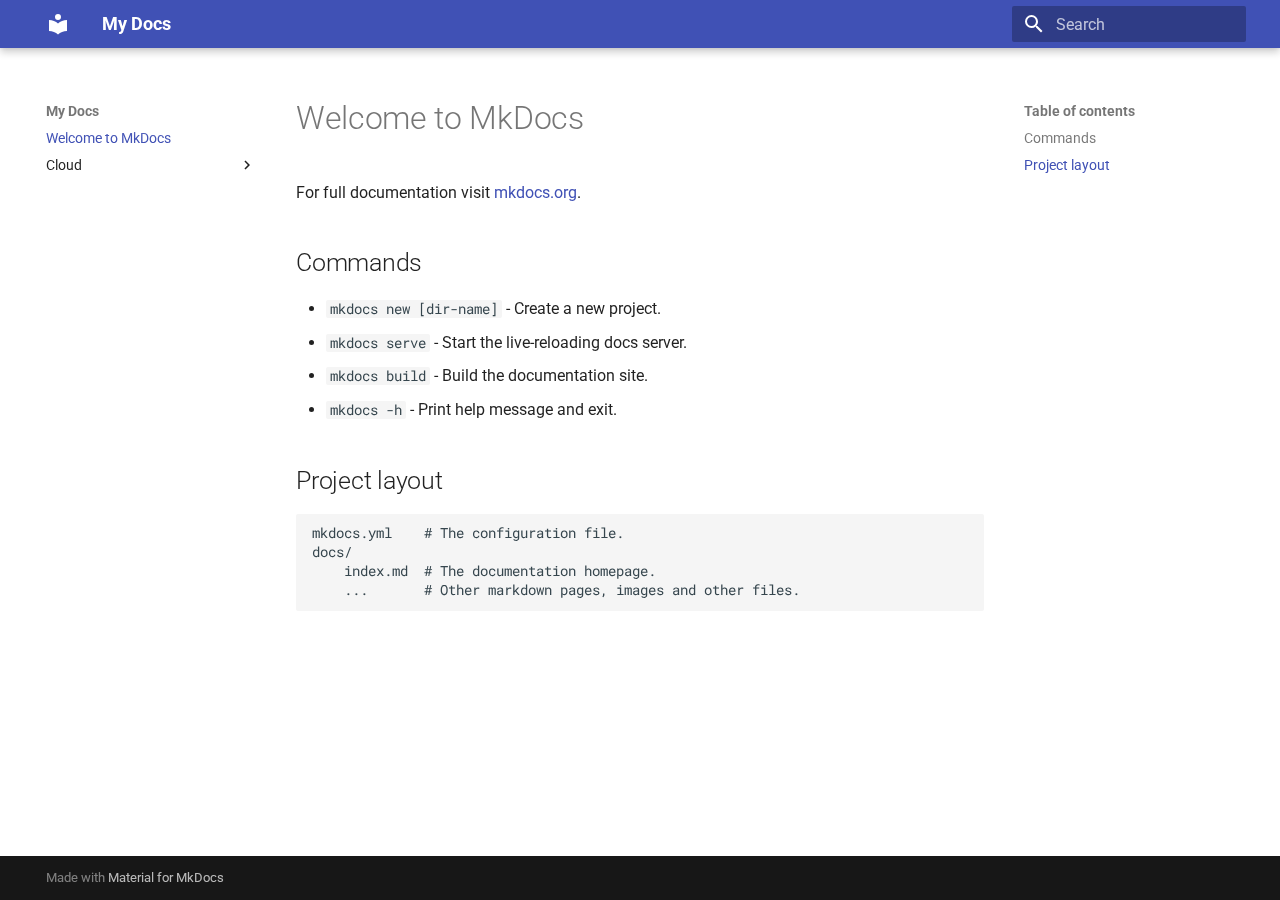
==== commit b1a1173c: "Deployed 8587d53 with MkDocs version: 1.6.1" ====
--- a/index.html
+++ b/index.html
@@ -11,6 +11,8 @@
         <link rel="canonical" href="https://becos76.github.io/notes/">
       
       
+      
+        <link rel="next" href="Cloud/multicloud/">
       
       
       <link rel="icon" href="assets/images/favicon.png">
@@ -257,6 +259,71 @@
     </ul>
   
 </nav>
+      
+    </li>
+  
+
+    
+      
+      
+  
+  
+  
+  
+    
+    
+    
+    
+    <li class="md-nav__item md-nav__item--nested">
+      
+        
+        
+        <input class="md-nav__toggle md-toggle " type="checkbox" id="__nav_2" >
+        
+          
+          <label class="md-nav__link" for="__nav_2" id="__nav_2_label" tabindex="0">
+            
+  
+  <span class="md-ellipsis">
+    Cloud
+    
+  </span>
+  
+
+            <span class="md-nav__icon md-icon"></span>
+          </label>
+        
+        <nav class="md-nav" data-md-level="1" aria-labelledby="__nav_2_label" aria-expanded="false">
+          <label class="md-nav__title" for="__nav_2">
+            <span class="md-nav__icon md-icon"></span>
+            Cloud
+          </label>
+          <ul class="md-nav__list" data-md-scrollfix>
+            
+              
+                
+  
+  
+  
+  
+    <li class="md-nav__item">
+      <a href="Cloud/multicloud/" class="md-nav__link">
+        
+  
+  <span class="md-ellipsis">
+    Multicloud Terminology
+    
+  </span>
+  
+
+      </a>
+    </li>
+  
+
+              
+            
+          </ul>
+        </nav>
       
     </li>
   
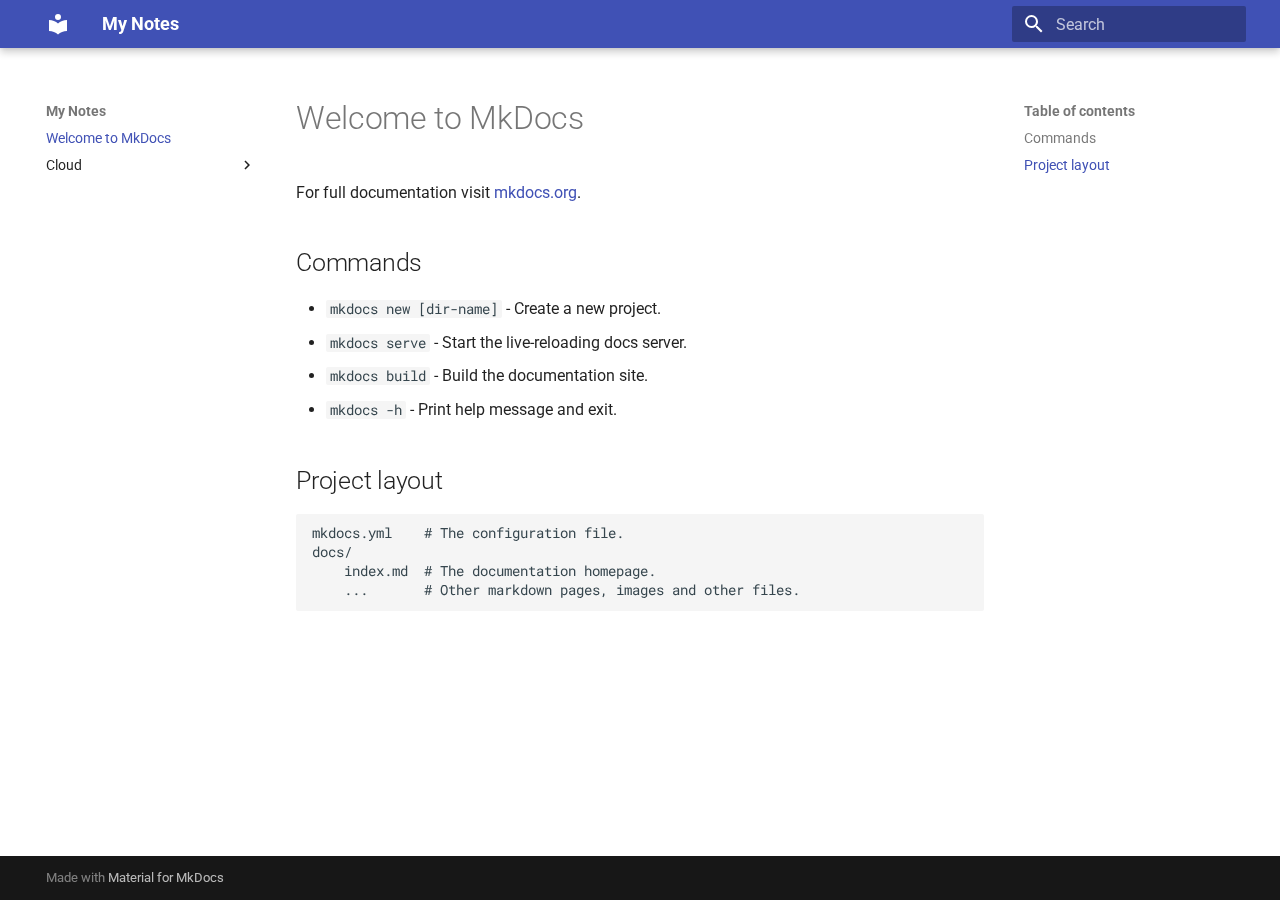
==== commit 73016aa5: "Deployed b1a1173 with MkDocs version: 1.6.1" ====
--- a/index.html
+++ b/index.html
@@ -8,7 +8,7 @@
       
       
       
-        <link rel="canonical" href="https://becos76.github.io/notes/">
+        <link rel="canonical" href="https://becos76.github.io/mynotes/">
       
       
       
@@ -20,7 +20,7 @@
     
     
       
-        <title>My Docs</title>
+        <title>My Notes</title>
       
     
     
@@ -78,7 +78,7 @@
 
 <header class="md-header md-header--shadow" data-md-component="header">
   <nav class="md-header__inner md-grid" aria-label="Header">
-    <a href="." title="My Docs" class="md-header__button md-logo" aria-label="My Docs" data-md-component="logo">
+    <a href="." title="My Notes" class="md-header__button md-logo" aria-label="My Notes" data-md-component="logo">
       
   
   <svg xmlns="http://www.w3.org/2000/svg" viewBox="0 0 24 24"><path d="M12 8a3 3 0 0 0 3-3 3 3 0 0 0-3-3 3 3 0 0 0-3 3 3 3 0 0 0 3 3m0 3.54C9.64 9.35 6.5 8 3 8v11c3.5 0 6.64 1.35 9 3.54 2.36-2.19 5.5-3.54 9-3.54V8c-3.5 0-6.64 1.35-9 3.54"/></svg>
@@ -92,7 +92,7 @@
       <div class="md-header__ellipsis">
         <div class="md-header__topic">
           <span class="md-ellipsis">
-            My Docs
+            My Notes
           </span>
         </div>
         <div class="md-header__topic" data-md-component="header-topic">
@@ -173,13 +173,13 @@
 
 <nav class="md-nav md-nav--primary" aria-label="Navigation" data-md-level="0">
   <label class="md-nav__title" for="__drawer">
-    <a href="." title="My Docs" class="md-nav__button md-logo" aria-label="My Docs" data-md-component="logo">
+    <a href="." title="My Notes" class="md-nav__button md-logo" aria-label="My Notes" data-md-component="logo">
       
   
   <svg xmlns="http://www.w3.org/2000/svg" viewBox="0 0 24 24"><path d="M12 8a3 3 0 0 0 3-3 3 3 0 0 0-3-3 3 3 0 0 0-3 3 3 3 0 0 0 3 3m0 3.54C9.64 9.35 6.5 8 3 8v11c3.5 0 6.64 1.35 9 3.54 2.36-2.19 5.5-3.54 9-3.54V8c-3.5 0-6.64 1.35-9 3.54"/></svg>
 
     </a>
-    My Docs
+    My Notes
   </label>
   
   <ul class="md-nav__list" data-md-scrollfix>
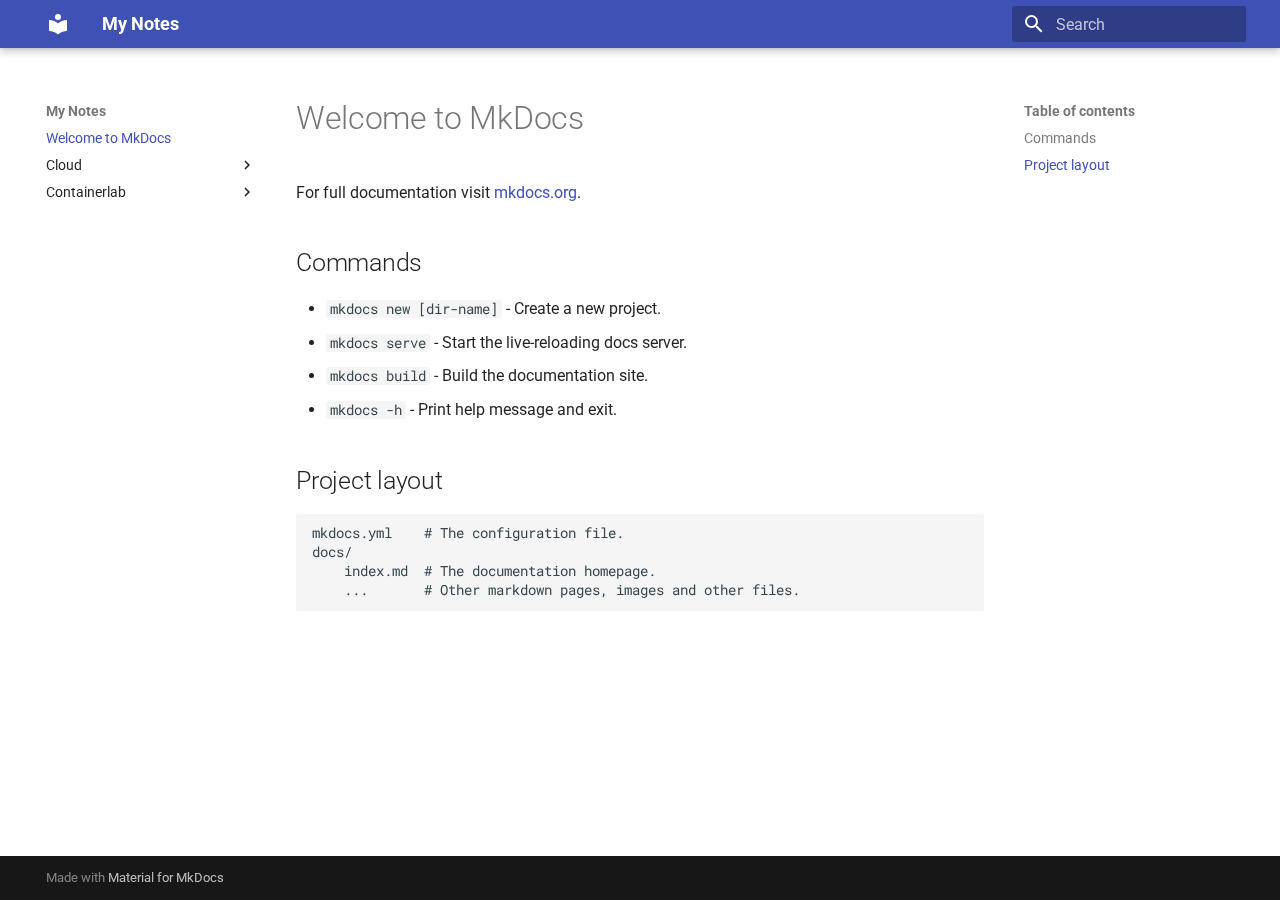
==== commit 3082ea97: "deploy: becos76/MyNotes@916b731387a70647708c84793d3cd5370e381fc5" ====
--- a/index.html
+++ b/index.html
@@ -8,7 +8,7 @@
       
       
       
-        <link rel="canonical" href="https://becos76.github.io/mynotes/">
+        <link rel="canonical" href="https://net4fungr.github.io/mynotes/">
       
       
       
@@ -16,7 +16,7 @@
       
       
       <link rel="icon" href="assets/images/favicon.png">
-      <meta name="generator" content="mkdocs-1.6.1, mkdocs-material-9.6.3">
+      <meta name="generator" content="mkdocs-1.6.1, mkdocs-material-9.6.4">
     
     
       
@@ -24,7 +24,7 @@
       
     
     
-      <link rel="stylesheet" href="assets/stylesheets/main.d7758b05.min.css">
+      <link rel="stylesheet" href="assets/stylesheets/main.8608ea7d.min.css">
       
       
 
@@ -42,6 +42,8 @@
         <style>:root{--md-text-font:"Roboto";--md-code-font:"Roboto Mono"}</style>
       
     
+    
+      <link rel="stylesheet" href="gists.css">
     
     <script>__md_scope=new URL(".",location),__md_hash=e=>[...e].reduce(((e,_)=>(e<<5)-e+_.charCodeAt(0)),0),__md_get=(e,_=localStorage,t=__md_scope)=>JSON.parse(_.getItem(t.pathname+"."+e)),__md_set=(e,_,t=localStorage,a=__md_scope)=>{try{t.setItem(a.pathname+"."+e,JSON.stringify(_))}catch(e){}}</script>
     
@@ -311,7 +313,72 @@
         
   
   <span class="md-ellipsis">
-    Multicloud Terminology
+    Multi-cloud Terminology
+    
+  </span>
+  
+
+      </a>
+    </li>
+  
+
+              
+            
+          </ul>
+        </nav>
+      
+    </li>
+  
+
+    
+      
+      
+  
+  
+  
+  
+    
+    
+    
+    
+    <li class="md-nav__item md-nav__item--nested">
+      
+        
+        
+        <input class="md-nav__toggle md-toggle " type="checkbox" id="__nav_3" >
+        
+          
+          <label class="md-nav__link" for="__nav_3" id="__nav_3_label" tabindex="0">
+            
+  
+  <span class="md-ellipsis">
+    Containerlab
+    
+  </span>
+  
+
+            <span class="md-nav__icon md-icon"></span>
+          </label>
+        
+        <nav class="md-nav" data-md-level="1" aria-labelledby="__nav_3_label" aria-expanded="false">
+          <label class="md-nav__title" for="__nav_3">
+            <span class="md-nav__icon md-icon"></span>
+            Containerlab
+          </label>
+          <ul class="md-nav__list" data-md-scrollfix>
+            
+              
+                
+  
+  
+  
+  
+    <li class="md-nav__item">
+      <a href="Containerlab/Cisco_IOL/" class="md-nav__link">
+        
+  
+  <span class="md-ellipsis">
+    Cisco IOL
     
   </span>
   
--- a/assets/stylesheets/main.8608ea7d.min.css
+++ b/assets/stylesheets/main.8608ea7d.min.css
@@ -0,0 +1 @@
+@charset "UTF-8";html{-webkit-text-size-adjust:none;-moz-text-size-adjust:none;text-size-adjust:none;box-sizing:border-box}*,:after,:before{box-sizing:inherit}@media (prefers-reduced-motion){*,:after,:before{transition:none!important}}body{margin:0}a,button,input,label{-webkit-tap-highlight-color:transparent}a{color:inherit;text-decoration:none}hr{border:0;box-sizing:initial;display:block;height:.05rem;overflow:visible;padding:0}small{font-size:80%}sub,sup{line-height:1em}img{border-style:none}table{border-collapse:initial;border-spacing:0}td,th{font-weight:400;vertical-align:top}button{background:#0000;border:0;font-family:inherit;font-size:inherit;margin:0;padding:0}input{border:0;outline:none}:root{--md-primary-fg-color:#4051b5;--md-primary-fg-color--light:#5d6cc0;--md-primary-fg-color--dark:#303fa1;--md-primary-bg-color:#fff;--md-primary-bg-color--light:#ffffffb3;--md-accent-fg-color:#526cfe;--md-accent-fg-color--transparent:#526cfe1a;--md-accent-bg-color:#fff;--md-accent-bg-color--light:#ffffffb3}[data-md-color-scheme=default]{color-scheme:light}[data-md-color-scheme=default] img[src$="#gh-dark-mode-only"],[data-md-color-scheme=default] img[src$="#only-dark"]{display:none}:root,[data-md-color-scheme=default]{--md-hue:225deg;--md-default-fg-color:#000000de;--md-default-fg-color--light:#0000008a;--md-default-fg-color--lighter:#00000052;--md-default-fg-color--lightest:#00000012;--md-default-bg-color:#fff;--md-default-bg-color--light:#ffffffb3;--md-default-bg-color--lighter:#ffffff4d;--md-default-bg-color--lightest:#ffffff1f;--md-code-fg-color:#36464e;--md-code-bg-color:#f5f5f5;--md-code-hl-color:#4287ff;--md-code-hl-color--light:#4287ff1a;--md-code-hl-number-color:#d52a2a;--md-code-hl-special-color:#db1457;--md-code-hl-function-color:#a846b9;--md-code-hl-constant-color:#6e59d9;--md-code-hl-keyword-color:#3f6ec6;--md-code-hl-string-color:#1c7d4d;--md-code-hl-name-color:var(--md-code-fg-color);--md-code-hl-operator-color:var(--md-default-fg-color--light);--md-code-hl-punctuation-color:var(--md-default-fg-color--light);--md-code-hl-comment-color:var(--md-default-fg-color--light);--md-code-hl-generic-color:var(--md-default-fg-color--light);--md-code-hl-variable-color:var(--md-default-fg-color--light);--md-typeset-color:var(--md-default-fg-color);--md-typeset-a-color:var(--md-primary-fg-color);--md-typeset-del-color:#f5503d26;--md-typeset-ins-color:#0bd57026;--md-typeset-kbd-color:#fafafa;--md-typeset-kbd-accent-color:#fff;--md-typeset-kbd-border-color:#b8b8b8;--md-typeset-mark-color:#ffff0080;--md-typeset-table-color:#0000001f;--md-typeset-table-color--light:rgba(0,0,0,.035);--md-admonition-fg-color:var(--md-default-fg-color);--md-admonition-bg-color:var(--md-default-bg-color);--md-warning-fg-color:#000000de;--md-warning-bg-color:#ff9;--md-footer-fg-color:#fff;--md-footer-fg-color--light:#ffffffb3;--md-footer-fg-color--lighter:#ffffff73;--md-footer-bg-color:#000000de;--md-footer-bg-color--dark:#00000052;--md-shadow-z1:0 0.2rem 0.5rem #0000000d,0 0 0.05rem #0000001a;--md-shadow-z2:0 0.2rem 0.5rem #0000001a,0 0 0.05rem #00000040;--md-shadow-z3:0 0.2rem 0.5rem #0003,0 0 0.05rem #00000059}.md-icon svg{fill:currentcolor;display:block;height:1.2rem;width:1.2rem}body{-webkit-font-smoothing:antialiased;-moz-osx-font-smoothing:grayscale;--md-text-font-family:var(--md-text-font,_),-apple-system,BlinkMacSystemFont,Helvetica,Arial,sans-serif;--md-code-font-family:var(--md-code-font,_),SFMono-Regular,Consolas,Menlo,monospace}aside,body,input{font-feature-settings:"kern","liga";color:var(--md-typeset-color);font-family:var(--md-text-font-family)}code,kbd,pre{font-feature-settings:"kern";font-family:var(--md-code-font-family)}:root{--md-typeset-table-sort-icon:url('data:image/svg+xml;charset=utf-8,<svg xmlns="http://www.w3.org/2000/svg" viewBox="0 0 24 24"><path d="m18 21-4-4h3V7h-3l4-4 4 4h-3v10h3M2 19v-2h10v2M2 13v-2h7v2M2 7V5h4v2z"/></svg>');--md-typeset-table-sort-icon--asc:url('data:image/svg+xml;charset=utf-8,<svg xmlns="http://www.w3.org/2000/svg" viewBox="0 0 24 24"><path d="M19 17h3l-4 4-4-4h3V3h2M2 17h10v2H2M6 5v2H2V5m0 6h7v2H2z"/></svg>');--md-typeset-table-sort-icon--desc:url('data:image/svg+xml;charset=utf-8,<svg xmlns="http://www.w3.org/2000/svg" viewBox="0 0 24 24"><path d="M19 7h3l-4-4-4 4h3v14h2M2 17h10v2H2M6 5v2H2V5m0 6h7v2H2z"/></svg>')}.md-typeset{-webkit-print-color-adjust:exact;color-adjust:exact;font-size:.8rem;line-height:1.6;overflow-wrap:break-word}@media print{.md-typeset{font-size:.68rem}}.md-typeset blockquote,.md-typeset dl,.md-typeset figure,.md-typeset ol,.md-typeset pre,.md-typeset ul{margin-bottom:1em;margin-top:1em}.md-typeset h1{color:var(--md-default-fg-color--light);font-size:2em;line-height:1.3;margin:0 0 1.25em}.md-typeset h1,.md-typeset h2{font-weight:300;letter-spacing:-.01em}.md-typeset h2{font-size:1.5625em;line-height:1.4;margin:1.6em 0 .64em}.md-typeset h3{font-size:1.25em;font-weight:400;letter-spacing:-.01em;line-height:1.5;margin:1.6em 0 .8em}.md-typeset h2+h3{margin-top:.8em}.md-typeset h4{font-weight:700;letter-spacing:-.01em;margin:1em 0}.md-typeset h5,.md-typeset h6{color:var(--md-default-fg-color--light);font-size:.8em;font-weight:700;letter-spacing:-.01em;margin:1.25em 0}.md-typeset h5{text-transform:uppercase}.md-typeset h5 code{text-transform:none}.md-typeset hr{border-bottom:.05rem solid var(--md-default-fg-color--lightest);display:flow-root;margin:1.5em 0}.md-typeset a{color:var(--md-typeset-a-color);word-break:break-word}.md-typeset a,.md-typeset a:before{transition:color 125ms}.md-typeset a:focus,.md-typeset a:hover{color:var(--md-accent-fg-color)}.md-typeset a:focus code,.md-typeset a:hover code{background-color:var(--md-accent-fg-color--transparent)}.md-typeset a code{color:currentcolor;transition:background-color 125ms}.md-typeset a.focus-visible{outline-color:var(--md-accent-fg-color);outline-offset:.2rem}.md-typeset code,.md-typeset kbd,.md-typeset pre{color:var(--md-code-fg-color);direction:ltr;font-variant-ligatures:none}@media print{.md-typeset code,.md-typeset kbd,.md-typeset pre{white-space:pre-wrap}}.md-typeset code{background-color:var(--md-code-bg-color);border-radius:.1rem;-webkit-box-decoration-break:clone;box-decoration-break:clone;font-size:.85em;padding:0 .2941176471em;word-break:break-word}.md-typeset code:not(.focus-visible){-webkit-tap-highlight-color:transparent;outline:none}.md-typeset pre{display:flow-root;line-height:1.4;position:relative}.md-typeset pre>code{-webkit-box-decoration-break:slice;box-decoration-break:slice;box-shadow:none;display:block;margin:0;outline-color:var(--md-accent-fg-color);overflow:auto;padding:.7720588235em 1.1764705882em;scrollbar-color:var(--md-default-fg-color--lighter) #0000;scrollbar-width:thin;touch-action:auto;word-break:normal}.md-typeset pre>code:hover{scrollbar-color:var(--md-accent-fg-color) #0000}.md-typeset pre>code::-webkit-scrollbar{height:.2rem;width:.2rem}.md-typeset pre>code::-webkit-scrollbar-thumb{background-color:var(--md-default-fg-color--lighter)}.md-typeset pre>code::-webkit-scrollbar-thumb:hover{background-color:var(--md-accent-fg-color)}.md-typeset kbd{background-color:var(--md-typeset-kbd-color);border-radius:.1rem;box-shadow:0 .1rem 0 .05rem var(--md-typeset-kbd-border-color),0 .1rem 0 var(--md-typeset-kbd-border-color),0 -.1rem .2rem var(--md-typeset-kbd-accent-color) inset;color:var(--md-default-fg-color);display:inline-block;font-size:.75em;padding:0 .6666666667em;vertical-align:text-top;word-break:break-word}.md-typeset mark{background-color:var(--md-typeset-mark-color);-webkit-box-decoration-break:clone;box-decoration-break:clone;color:inherit;word-break:break-word}.md-typeset abbr{border-bottom:.05rem dotted var(--md-default-fg-color--light);cursor:help;text-decoration:none}.md-typeset small{opacity:.75}[dir=ltr] .md-typeset sub,[dir=ltr] .md-typeset sup{margin-left:.078125em}[dir=rtl] .md-typeset sub,[dir=rtl] .md-typeset sup{margin-right:.078125em}[dir=ltr] .md-typeset blockquote{padding-left:.6rem}[dir=rtl] .md-typeset blockquote{padding-right:.6rem}[dir=ltr] .md-typeset blockquote{border-left:.2rem solid var(--md-default-fg-color--lighter)}[dir=rtl] .md-typeset blockquote{border-right:.2rem solid var(--md-default-fg-color--lighter)}.md-typeset blockquote{color:var(--md-default-fg-color--light);margin-left:0;margin-right:0}.md-typeset ul{list-style-type:disc}.md-typeset ul[type]{list-style-type:revert-layer}[dir=ltr] .md-typeset ol,[dir=ltr] .md-typeset ul{margin-left:.625em}[dir=rtl] .md-typeset ol,[dir=rtl] .md-typeset ul{margin-right:.625em}.md-typeset ol,.md-typeset ul{padding:0}.md-typeset ol:not([hidden]),.md-typeset ul:not([hidden]){display:flow-root}.md-typeset ol ol,.md-typeset ul ol{list-style-type:lower-alpha}.md-typeset ol ol ol,.md-typeset ul ol ol{list-style-type:lower-roman}.md-typeset ol ol ol ol,.md-typeset ul ol ol ol{list-style-type:upper-alpha}.md-typeset ol ol ol ol ol,.md-typeset ul ol ol ol ol{list-style-type:upper-roman}.md-typeset ol[type],.md-typeset ul[type]{list-style-type:revert-layer}[dir=ltr] .md-typeset ol li,[dir=ltr] .md-typeset ul li{margin-left:1.25em}[dir=rtl] .md-typeset ol li,[dir=rtl] .md-typeset ul li{margin-right:1.25em}.md-typeset ol li,.md-typeset ul li{margin-bottom:.5em}.md-typeset ol li blockquote,.md-typeset ol li p,.md-typeset ul li blockquote,.md-typeset ul li p{margin:.5em 0}.md-typeset ol li:last-child,.md-typeset ul li:last-child{margin-bottom:0}[dir=ltr] .md-typeset ol li ol,[dir=ltr] .md-typeset ol li ul,[dir=ltr] .md-typeset ul li ol,[dir=ltr] .md-typeset ul li ul{margin-left:.625em}[dir=rtl] .md-typeset ol li ol,[dir=rtl] .md-typeset ol li ul,[dir=rtl] .md-typeset ul li ol,[dir=rtl] .md-typeset ul li ul{margin-right:.625em}.md-typeset ol li ol,.md-typeset ol li ul,.md-typeset ul li ol,.md-typeset ul li ul{margin-bottom:.5em;margin-top:.5em}[dir=ltr] .md-typeset dd{margin-left:1.875em}[dir=rtl] .md-typeset dd{margin-right:1.875em}.md-typeset dd{margin-bottom:1.5em;margin-top:1em}.md-typeset img,.md-typeset svg,.md-typeset video{height:auto;max-width:100%}.md-typeset img[align=left]{margin:1em 1em 1em 0}.md-typeset img[align=right]{margin:1em 0 1em 1em}.md-typeset img[align]:only-child{margin-top:0}.md-typeset figure{display:flow-root;margin:1em auto;max-width:100%;text-align:center;width:-moz-fit-content;width:fit-content}.md-typeset figure img{display:block;margin:0 auto}.md-typeset figcaption{font-style:italic;margin:1em auto;max-width:24rem}.md-typeset iframe{max-width:100%}.md-typeset table:not([class]){background-color:var(--md-default-bg-color);border:.05rem solid var(--md-typeset-table-color);border-radius:.1rem;display:inline-block;font-size:.64rem;max-width:100%;overflow:auto;touch-action:auto}@media print{.md-typeset table:not([class]){display:table}}.md-typeset table:not([class])+*{margin-top:1.5em}.md-typeset table:not([class]) td>:first-child,.md-typeset table:not([class]) th>:first-child{margin-top:0}.md-typeset table:not([class]) td>:last-child,.md-typeset table:not([class]) th>:last-child{margin-bottom:0}.md-typeset table:not([class]) td:not([align]),.md-typeset table:not([class]) th:not([align]){text-align:left}[dir=rtl] .md-typeset table:not([class]) td:not([align]),[dir=rtl] .md-typeset table:not([class]) th:not([align]){text-align:right}.md-typeset table:not([class]) th{font-weight:700;min-width:5rem;padding:.9375em 1.25em;vertical-align:top}.md-typeset table:not([class]) td{border-top:.05rem solid var(--md-typeset-table-color);padding:.9375em 1.25em;vertical-align:top}.md-typeset table:not([class]) tbody tr{transition:background-color 125ms}.md-typeset table:not([class]) tbody tr:hover{background-color:var(--md-typeset-table-color--light);box-shadow:0 .05rem 0 var(--md-default-bg-color) inset}.md-typeset table:not([class]) a{word-break:normal}.md-typeset table th[role=columnheader]{cursor:pointer}[dir=ltr] .md-typeset table th[role=columnheader]:after{margin-left:.5em}[dir=rtl] .md-typeset table th[role=columnheader]:after{margin-right:.5em}.md-typeset table th[role=columnheader]:after{content:"";display:inline-block;height:1.2em;-webkit-mask-image:var(--md-typeset-table-sort-icon);mask-image:var(--md-typeset-table-sort-icon);-webkit-mask-repeat:no-repeat;mask-repeat:no-repeat;-webkit-mask-size:contain;mask-size:contain;transition:background-color 125ms;vertical-align:text-bottom;width:1.2em}.md-typeset table th[role=columnheader]:hover:after{background-color:var(--md-default-fg-color--lighter)}.md-typeset table th[role=columnheader][aria-sort=ascending]:after{background-color:var(--md-default-fg-color--light);-webkit-mask-image:var(--md-typeset-table-sort-icon--asc);mask-image:var(--md-typeset-table-sort-icon--asc)}.md-typeset table th[role=columnheader][aria-sort=descending]:after{background-color:var(--md-default-fg-color--light);-webkit-mask-image:var(--md-typeset-table-sort-icon--desc);mask-image:var(--md-typeset-table-sort-icon--desc)}.md-typeset__scrollwrap{margin:1em -.8rem;overflow-x:auto;touch-action:auto}.md-typeset__table{display:inline-block;margin-bottom:.5em;padding:0 .8rem}@media print{.md-typeset__table{display:block}}html .md-typeset__table table{display:table;margin:0;overflow:hidden;width:100%}@media screen and (max-width:44.984375em){.md-content__inner>pre{margin:1em -.8rem}.md-content__inner>pre code{border-radius:0}}.md-typeset .md-author{border-radius:100%;display:block;flex-shrink:0;height:1.6rem;overflow:hidden;position:relative;transition:color 125ms,transform 125ms;width:1.6rem}.md-typeset .md-author img{display:block}.md-typeset .md-author--more{background:var(--md-default-fg-color--lightest);color:var(--md-default-fg-color--lighter);font-size:.6rem;font-weight:700;line-height:1.6rem;text-align:center}.md-typeset .md-author--long{height:2.4rem;width:2.4rem}.md-typeset a.md-author{transform:scale(1)}.md-typeset a.md-author img{border-radius:100%;filter:grayscale(100%) opacity(75%);transition:filter 125ms}.md-typeset a.md-author:focus,.md-typeset a.md-author:hover{transform:scale(1.1);z-index:1}.md-typeset a.md-author:focus img,.md-typeset a.md-author:hover img{filter:grayscale(0)}.md-banner{background-color:var(--md-footer-bg-color);color:var(--md-footer-fg-color);overflow:auto}@media print{.md-banner{display:none}}.md-banner--warning{background-color:var(--md-warning-bg-color);color:var(--md-warning-fg-color)}.md-banner__inner{font-size:.7rem;margin:.6rem auto;padding:0 .8rem}[dir=ltr] .md-banner__button{float:right}[dir=rtl] .md-banner__button{float:left}.md-banner__button{color:inherit;cursor:pointer;transition:opacity .25s}.no-js .md-banner__button{display:none}.md-banner__button:hover{opacity:.7}html{font-size:125%;height:100%;overflow-x:hidden}@media screen and (min-width:100em){html{font-size:137.5%}}@media screen and (min-width:125em){html{font-size:150%}}body{background-color:var(--md-default-bg-color);display:flex;flex-direction:column;font-size:.5rem;min-height:100%;position:relative;width:100%}@media print{body{display:block}}@media screen and (max-width:59.984375em){body[data-md-scrolllock]{position:fixed}}.md-grid{margin-left:auto;margin-right:auto;max-width:61rem}.md-container{display:flex;flex-direction:column;flex-grow:1}@media print{.md-container{display:block}}.md-main{flex-grow:1}.md-main__inner{display:flex;height:100%;margin-top:1.5rem}.md-ellipsis{overflow:hidden;text-overflow:ellipsis}.md-toggle{display:none}.md-option{height:0;opacity:0;position:absolute;width:0}.md-option:checked+label:not([hidden]){display:block}.md-option.focus-visible+label{outline-color:var(--md-accent-fg-color);outline-style:auto}.md-skip{background-color:var(--md-default-fg-color);border-radius:.1rem;color:var(--md-default-bg-color);font-size:.64rem;margin:.5rem;opacity:0;outline-color:var(--md-accent-fg-color);padding:.3rem .5rem;position:fixed;transform:translateY(.4rem);z-index:-1}.md-skip:focus{opacity:1;transform:translateY(0);transition:transform .25s cubic-bezier(.4,0,.2,1),opacity 175ms 75ms;z-index:10}@page{margin:25mm}:root{--md-clipboard-icon:url('data:image/svg+xml;charset=utf-8,<svg xmlns="http://www.w3.org/2000/svg" viewBox="0 0 24 24"><path d="M19 21H8V7h11m0-2H8a2 2 0 0 0-2 2v14a2 2 0 0 0 2 2h11a2 2 0 0 0 2-2V7a2 2 0 0 0-2-2m-3-4H4a2 2 0 0 0-2 2v14h2V3h12z"/></svg>')}.md-clipboard{border-radius:.1rem;color:var(--md-default-fg-color--lightest);cursor:pointer;height:1.5em;outline-color:var(--md-accent-fg-color);outline-offset:.1rem;position:absolute;right:.5em;top:.5em;transition:color .25s;width:1.5em;z-index:1}@media print{.md-clipboard{display:none}}.md-clipboard:not(.focus-visible){-webkit-tap-highlight-color:transparent;outline:none}:hover>.md-clipboard{color:var(--md-default-fg-color--light)}.md-clipboard:focus,.md-clipboard:hover{color:var(--md-accent-fg-color)}.md-clipboard:after{background-color:currentcolor;content:"";display:block;height:1.125em;margin:0 auto;-webkit-mask-image:var(--md-clipboard-icon);mask-image:var(--md-clipboard-icon);-webkit-mask-position:center;mask-position:center;-webkit-mask-repeat:no-repeat;mask-repeat:no-repeat;-webkit-mask-size:contain;mask-size:contain;width:1.125em}.md-clipboard--inline{cursor:pointer}.md-clipboard--inline code{transition:color .25s,background-color .25s}.md-clipboard--inline:focus code,.md-clipboard--inline:hover code{background-color:var(--md-accent-fg-color--transparent);color:var(--md-accent-fg-color)}.md-typeset .md-code__content{display:grid}@keyframes consent{0%{opacity:0;transform:translateY(100%)}to{opacity:1;transform:translateY(0)}}@keyframes overlay{0%{opacity:0}to{opacity:1}}.md-consent__overlay{animation:overlay .25s both;-webkit-backdrop-filter:blur(.1rem);backdrop-filter:blur(.1rem);background-color:#0000008a;height:100%;opacity:1;position:fixed;top:0;width:100%;z-index:5}.md-consent__inner{animation:consent .5s cubic-bezier(.1,.7,.1,1) both;background-color:var(--md-default-bg-color);border:0;border-radius:.1rem;bottom:0;box-shadow:0 0 .2rem #0000001a,0 .2rem .4rem #0003;max-height:100%;overflow:auto;padding:0;position:fixed;width:100%;z-index:5}.md-consent__form{padding:.8rem}.md-consent__settings{display:none;margin:1em 0}input:checked+.md-consent__settings{display:block}.md-consent__controls{margin-bottom:.8rem}.md-typeset .md-consent__controls .md-button{display:inline}@media screen and (max-width:44.984375em){.md-typeset .md-consent__controls .md-button{display:block;margin-top:.4rem;text-align:center;width:100%}}.md-consent label{cursor:pointer}.md-content{flex-grow:1;min-width:0}.md-content__inner{margin:0 .8rem 1.2rem;padding-top:.6rem}@media screen and (min-width:76.25em){[dir=ltr] .md-sidebar--primary:not([hidden])~.md-content>.md-content__inner{margin-left:1.2rem}[dir=ltr] .md-sidebar--secondary:not([hidden])~.md-content>.md-content__inner,[dir=rtl] .md-sidebar--primary:not([hidden])~.md-content>.md-content__inner{margin-right:1.2rem}[dir=rtl] .md-sidebar--secondary:not([hidden])~.md-content>.md-content__inner{margin-left:1.2rem}}.md-content__inner:before{content:"";display:block;height:.4rem}.md-content__inner>:last-child{margin-bottom:0}[dir=ltr] .md-content__button{float:right}[dir=rtl] .md-content__button{float:left}[dir=ltr] .md-content__button{margin-left:.4rem}[dir=rtl] .md-content__button{margin-right:.4rem}.md-content__button{margin:.4rem 0;padding:0}@media print{.md-content__button{display:none}}.md-typeset .md-content__button{color:var(--md-default-fg-color--lighter)}.md-content__button svg{display:inline;vertical-align:top}[dir=rtl] .md-content__button svg{transform:scaleX(-1)}[dir=ltr] .md-dialog{right:.8rem}[dir=rtl] .md-dialog{left:.8rem}.md-dialog{background-color:var(--md-default-fg-color);border-radius:.1rem;bottom:.8rem;box-shadow:var(--md-shadow-z3);min-width:11.1rem;opacity:0;padding:.4rem .6rem;pointer-events:none;position:fixed;transform:translateY(100%);transition:transform 0ms .4s,opacity .4s;z-index:4}@media print{.md-dialog{display:none}}.md-dialog--active{opacity:1;pointer-events:auto;transform:translateY(0);transition:transform .4s cubic-bezier(.075,.85,.175,1),opacity .4s}.md-dialog__inner{color:var(--md-default-bg-color);font-size:.7rem}.md-feedback{margin:2em 0 1em;text-align:center}.md-feedback fieldset{border:none;margin:0;padding:0}.md-feedback__title{font-weight:700;margin:1em auto}.md-feedback__inner{position:relative}.md-feedback__list{display:flex;flex-wrap:wrap;place-content:baseline center;position:relative}.md-feedback__list:hover .md-icon:not(:disabled){color:var(--md-default-fg-color--lighter)}:disabled .md-feedback__list{min-height:1.8rem}.md-feedback__icon{color:var(--md-default-fg-color--light);cursor:pointer;flex-shrink:0;margin:0 .1rem;transition:color 125ms}.md-feedback__icon:not(:disabled).md-icon:hover{color:var(--md-accent-fg-color)}.md-feedback__icon:disabled{color:var(--md-default-fg-color--lightest);pointer-events:none}.md-feedback__note{opacity:0;position:relative;transform:translateY(.4rem);transition:transform .4s cubic-bezier(.1,.7,.1,1),opacity .15s}.md-feedback__note>*{margin:0 auto;max-width:16rem}:disabled .md-feedback__note{opacity:1;transform:translateY(0)}@media print{.md-feedback{display:none}}.md-footer{background-color:var(--md-footer-bg-color);color:var(--md-footer-fg-color)}@media print{.md-footer{display:none}}.md-footer__inner{justify-content:space-between;overflow:auto;padding:.2rem}.md-footer__inner:not([hidden]){display:flex}.md-footer__link{align-items:end;display:flex;flex-grow:0.01;margin-bottom:.4rem;margin-top:1rem;max-width:100%;outline-color:var(--md-accent-fg-color);overflow:hidden;transition:opacity .25s}.md-footer__link:focus,.md-footer__link:hover{opacity:.7}[dir=rtl] .md-footer__link svg{transform:scaleX(-1)}@media screen and (max-width:44.984375em){.md-footer__link--prev{flex-shrink:0}.md-footer__link--prev .md-footer__title{display:none}}[dir=ltr] .md-footer__link--next{margin-left:auto}[dir=rtl] .md-footer__link--next{margin-right:auto}.md-footer__link--next{text-align:right}[dir=rtl] .md-footer__link--next{text-align:left}.md-footer__title{flex-grow:1;font-size:.9rem;margin-bottom:.7rem;max-width:calc(100% - 2.4rem);padding:0 1rem;white-space:nowrap}.md-footer__button{margin:.2rem;padding:.4rem}.md-footer__direction{font-size:.64rem;opacity:.7}.md-footer-meta{background-color:var(--md-footer-bg-color--dark)}.md-footer-meta__inner{display:flex;flex-wrap:wrap;justify-content:space-between;padding:.2rem}html .md-footer-meta.md-typeset a{color:var(--md-footer-fg-color--light)}html .md-footer-meta.md-typeset a:focus,html .md-footer-meta.md-typeset a:hover{color:var(--md-footer-fg-color)}.md-copyright{color:var(--md-footer-fg-color--lighter);font-size:.64rem;margin:auto .6rem;padding:.4rem 0;width:100%}@media screen and (min-width:45em){.md-copyright{width:auto}}.md-copyright__highlight{color:var(--md-footer-fg-color--light)}.md-social{display:inline-flex;gap:.2rem;margin:0 .4rem;padding:.2rem 0 .6rem}@media screen and (min-width:45em){.md-social{padding:.6rem 0}}.md-social__link{display:inline-block;height:1.6rem;text-align:center;width:1.6rem}.md-social__link:before{line-height:1.9}.md-social__link svg{fill:currentcolor;max-height:.8rem;vertical-align:-25%}.md-typeset .md-button{border:.1rem solid;border-radius:.1rem;color:var(--md-primary-fg-color);cursor:pointer;display:inline-block;font-weight:700;padding:.625em 2em;transition:color 125ms,background-color 125ms,border-color 125ms}.md-typeset .md-button--primary{background-color:var(--md-primary-fg-color);border-color:var(--md-primary-fg-color);color:var(--md-primary-bg-color)}.md-typeset .md-button:focus,.md-typeset .md-button:hover{background-color:var(--md-accent-fg-color);border-color:var(--md-accent-fg-color);color:var(--md-accent-bg-color)}[dir=ltr] .md-typeset .md-input{border-top-left-radius:.1rem}[dir=ltr] .md-typeset .md-input,[dir=rtl] .md-typeset .md-input{border-top-right-radius:.1rem}[dir=rtl] .md-typeset .md-input{border-top-left-radius:.1rem}.md-typeset .md-input{border-bottom:.1rem solid var(--md-default-fg-color--lighter);box-shadow:var(--md-shadow-z1);font-size:.8rem;height:1.8rem;padding:0 .6rem;transition:border .25s,box-shadow .25s}.md-typeset .md-input:focus,.md-typeset .md-input:hover{border-bottom-color:var(--md-accent-fg-color);box-shadow:var(--md-shadow-z2)}.md-typeset .md-input--stretch{width:100%}.md-header{background-color:var(--md-primary-fg-color);box-shadow:0 0 .2rem #0000,0 .2rem .4rem #0000;color:var(--md-primary-bg-color);display:block;left:0;position:sticky;right:0;top:0;z-index:4}@media print{.md-header{display:none}}.md-header[hidden]{transform:translateY(-100%);transition:transform .25s cubic-bezier(.8,0,.6,1),box-shadow .25s}.md-header--shadow{box-shadow:0 0 .2rem #0000001a,0 .2rem .4rem #0003;transition:transform .25s cubic-bezier(.1,.7,.1,1),box-shadow .25s}.md-header__inner{align-items:center;display:flex;padding:0 .2rem}.md-header__button{color:currentcolor;cursor:pointer;margin:.2rem;outline-color:var(--md-accent-fg-color);padding:.4rem;position:relative;transition:opacity .25s;vertical-align:middle;z-index:1}.md-header__button:hover{opacity:.7}.md-header__button:not([hidden]){display:inline-block}.md-header__button:not(.focus-visible){-webkit-tap-highlight-color:transparent;outline:none}.md-header__button.md-logo{margin:.2rem;padding:.4rem}@media screen and (max-width:76.234375em){.md-header__button.md-logo{display:none}}.md-header__button.md-logo img,.md-header__button.md-logo svg{fill:currentcolor;display:block;height:1.2rem;width:auto}@media screen and (min-width:60em){.md-header__button[for=__search]{display:none}}.no-js .md-header__button[for=__search]{display:none}[dir=rtl] .md-header__button[for=__search] svg{transform:scaleX(-1)}@media screen and (min-width:76.25em){.md-header__button[for=__drawer]{display:none}}.md-header__topic{display:flex;max-width:100%;position:absolute;transition:transform .4s cubic-bezier(.1,.7,.1,1),opacity .15s;white-space:nowrap}.md-header__topic+.md-header__topic{opacity:0;pointer-events:none;transform:translateX(1.25rem);transition:transform .4s cubic-bezier(1,.7,.1,.1),opacity .15s;z-index:-1}[dir=rtl] .md-header__topic+.md-header__topic{transform:translateX(-1.25rem)}.md-header__topic:first-child{font-weight:700}[dir=ltr] .md-header__title{margin-left:1rem;margin-right:.4rem}[dir=rtl] .md-header__title{margin-left:.4rem;margin-right:1rem}.md-header__title{flex-grow:1;font-size:.9rem;height:2.4rem;line-height:2.4rem}.md-header__title--active .md-header__topic{opacity:0;pointer-events:none;transform:translateX(-1.25rem);transition:transform .4s cubic-bezier(1,.7,.1,.1),opacity .15s;z-index:-1}[dir=rtl] .md-header__title--active .md-header__topic{transform:translateX(1.25rem)}.md-header__title--active .md-header__topic+.md-header__topic{opacity:1;pointer-events:auto;transform:translateX(0);transition:transform .4s cubic-bezier(.1,.7,.1,1),opacity .15s;z-index:0}.md-header__title>.md-header__ellipsis{height:100%;position:relative;width:100%}.md-header__option{display:flex;flex-shrink:0;max-width:100%;transition:max-width 0ms .25s,opacity .25s .25s;white-space:nowrap}[data-md-toggle=search]:checked~.md-header .md-header__option{max-width:0;opacity:0;transition:max-width 0ms,opacity 0ms}.md-header__option>input{bottom:0}.md-header__source{display:none}@media screen and (min-width:60em){[dir=ltr] .md-header__source{margin-left:1rem}[dir=rtl] .md-header__source{margin-right:1rem}.md-header__source{display:block;max-width:11.7rem;width:11.7rem}}@media screen and (min-width:76.25em){[dir=ltr] .md-header__source{margin-left:1.4rem}[dir=rtl] .md-header__source{margin-right:1.4rem}}.md-meta{color:var(--md-default-fg-color--light);font-size:.7rem;line-height:1.3}.md-meta__list{display:inline-flex;flex-wrap:wrap;list-style:none;margin:0;padding:0}.md-meta__item:not(:last-child):after{content:"·";margin-left:.2rem;margin-right:.2rem}.md-meta__link{color:var(--md-typeset-a-color)}.md-meta__link:focus,.md-meta__link:hover{color:var(--md-accent-fg-color)}.md-draft{background-color:#ff1744;border-radius:.125em;color:#fff;display:inline-block;font-weight:700;padding-left:.5714285714em;padding-right:.5714285714em}:root{--md-nav-icon--prev:url('data:image/svg+xml;charset=utf-8,<svg xmlns="http://www.w3.org/2000/svg" viewBox="0 0 24 24"><path d="M20 11v2H8l5.5 5.5-1.42 1.42L4.16 12l7.92-7.92L13.5 5.5 8 11z"/></svg>');--md-nav-icon--next:url('data:image/svg+xml;charset=utf-8,<svg xmlns="http://www.w3.org/2000/svg" viewBox="0 0 24 24"><path d="M8.59 16.58 13.17 12 8.59 7.41 10 6l6 6-6 6z"/></svg>');--md-toc-icon:url('data:image/svg+xml;charset=utf-8,<svg xmlns="http://www.w3.org/2000/svg" viewBox="0 0 24 24"><path d="M3 9h14V7H3zm0 4h14v-2H3zm0 4h14v-2H3zm16 0h2v-2h-2zm0-10v2h2V7zm0 6h2v-2h-2z"/></svg>')}.md-nav{font-size:.7rem;line-height:1.3}.md-nav__title{color:var(--md-default-fg-color--light);display:block;font-weight:700;overflow:hidden;padding:0 .6rem;text-overflow:ellipsis}.md-nav__title .md-nav__button{display:none}.md-nav__title .md-nav__button img{height:100%;width:auto}.md-nav__title .md-nav__button.md-logo img,.md-nav__title .md-nav__button.md-logo svg{fill:currentcolor;display:block;height:2.4rem;max-width:100%;object-fit:contain;width:auto}.md-nav__list{list-style:none;margin:0;padding:0}.md-nav__link{align-items:flex-start;display:flex;gap:.4rem;margin-top:.625em;scroll-snap-align:start;transition:color 125ms}.md-nav__link--passed{color:var(--md-default-fg-color--light)}.md-nav__item .md-nav__link--active,.md-nav__item .md-nav__link--active code{color:var(--md-typeset-a-color)}.md-nav__link .md-ellipsis{position:relative}[dir=ltr] .md-nav__link .md-icon:last-child{margin-left:auto}[dir=rtl] .md-nav__link .md-icon:last-child{margin-right:auto}.md-nav__link svg{fill:currentcolor;flex-shrink:0;height:1.3em;position:relative}.md-nav__link[for]:focus,.md-nav__link[for]:hover,.md-nav__link[href]:focus,.md-nav__link[href]:hover{color:var(--md-accent-fg-color);cursor:pointer}.md-nav__link.focus-visible{outline-color:var(--md-accent-fg-color);outline-offset:.2rem}.md-nav--primary .md-nav__link[for=__toc]{display:none}.md-nav--primary .md-nav__link[for=__toc] .md-icon:after{background-color:currentcolor;display:block;height:100%;-webkit-mask-image:var(--md-toc-icon);mask-image:var(--md-toc-icon);width:100%}.md-nav--primary .md-nav__link[for=__toc]~.md-nav{display:none}.md-nav__container>.md-nav__link{margin-top:0}.md-nav__container>.md-nav__link:first-child{flex-grow:1;min-width:0}.md-nav__icon{flex-shrink:0}.md-nav__source{display:none}@media screen and (max-width:76.234375em){.md-nav--primary,.md-nav--primary .md-nav{background-color:var(--md-default-bg-color);display:flex;flex-direction:column;height:100%;left:0;position:absolute;right:0;top:0;z-index:1}.md-nav--primary .md-nav__item,.md-nav--primary .md-nav__title{font-size:.8rem;line-height:1.5}.md-nav--primary .md-nav__title{background-color:var(--md-default-fg-color--lightest);color:var(--md-default-fg-color--light);cursor:pointer;height:5.6rem;line-height:2.4rem;padding:3rem .8rem .2rem;position:relative;white-space:nowrap}[dir=ltr] .md-nav--primary .md-nav__title .md-nav__icon{left:.4rem}[dir=rtl] .md-nav--primary .md-nav__title .md-nav__icon{right:.4rem}.md-nav--primary .md-nav__title .md-nav__icon{display:block;height:1.2rem;margin:.2rem;position:absolute;top:.4rem;width:1.2rem}.md-nav--primary .md-nav__title .md-nav__icon:after{background-color:currentcolor;content:"";display:block;height:100%;-webkit-mask-image:var(--md-nav-icon--prev);mask-image:var(--md-nav-icon--prev);-webkit-mask-position:center;mask-position:center;-webkit-mask-repeat:no-repeat;mask-repeat:no-repeat;-webkit-mask-size:contain;mask-size:contain;width:100%}.md-nav--primary .md-nav__title~.md-nav__list{background-color:var(--md-default-bg-color);box-shadow:0 .05rem 0 var(--md-default-fg-color--lightest) inset;overflow-y:auto;scroll-snap-type:y mandatory;touch-action:pan-y}.md-nav--primary .md-nav__title~.md-nav__list>:first-child{border-top:0}.md-nav--primary .md-nav__title[for=__drawer]{background-color:var(--md-primary-fg-color);color:var(--md-primary-bg-color);font-weight:700}.md-nav--primary .md-nav__title .md-logo{display:block;left:.2rem;margin:.2rem;padding:.4rem;position:absolute;right:.2rem;top:.2rem}.md-nav--primary .md-nav__list{flex:1}.md-nav--primary .md-nav__item{border-top:.05rem solid var(--md-default-fg-color--lightest)}.md-nav--primary .md-nav__item--active>.md-nav__link{color:var(--md-typeset-a-color)}.md-nav--primary .md-nav__item--active>.md-nav__link:focus,.md-nav--primary .md-nav__item--active>.md-nav__link:hover{color:var(--md-accent-fg-color)}.md-nav--primary .md-nav__link{margin-top:0;padding:.6rem .8rem}.md-nav--primary .md-nav__link svg{margin-top:.1em}.md-nav--primary .md-nav__link>.md-nav__link{padding:0}[dir=ltr] .md-nav--primary .md-nav__link .md-nav__icon{margin-right:-.2rem}[dir=rtl] .md-nav--primary .md-nav__link .md-nav__icon{margin-left:-.2rem}.md-nav--primary .md-nav__link .md-nav__icon{font-size:1.2rem;height:1.2rem;width:1.2rem}.md-nav--primary .md-nav__link .md-nav__icon:after{background-color:currentcolor;content:"";display:block;height:100%;-webkit-mask-image:var(--md-nav-icon--next);mask-image:var(--md-nav-icon--next);-webkit-mask-position:center;mask-position:center;-webkit-mask-repeat:no-repeat;mask-repeat:no-repeat;-webkit-mask-size:contain;mask-size:contain;width:100%}[dir=rtl] .md-nav--primary .md-nav__icon:after{transform:scale(-1)}.md-nav--primary .md-nav--secondary .md-nav{background-color:initial;position:static}[dir=ltr] .md-nav--primary .md-nav--secondary .md-nav .md-nav__link{padding-left:1.4rem}[dir=rtl] .md-nav--primary .md-nav--secondary .md-nav .md-nav__link{padding-right:1.4rem}[dir=ltr] .md-nav--primary .md-nav--secondary .md-nav .md-nav .md-nav__link{padding-left:2rem}[dir=rtl] .md-nav--primary .md-nav--secondary .md-nav .md-nav .md-nav__link{padding-right:2rem}[dir=ltr] .md-nav--primary .md-nav--secondary .md-nav .md-nav .md-nav .md-nav__link{padding-left:2.6rem}[dir=rtl] .md-nav--primary .md-nav--secondary .md-nav .md-nav .md-nav .md-nav__link{padding-right:2.6rem}[dir=ltr] .md-nav--primary .md-nav--secondary .md-nav .md-nav .md-nav .md-nav .md-nav__link{padding-left:3.2rem}[dir=rtl] .md-nav--primary .md-nav--secondary .md-nav .md-nav .md-nav .md-nav .md-nav__link{padding-right:3.2rem}.md-nav--secondary{background-color:initial}.md-nav__toggle~.md-nav{display:flex;opacity:0;transform:translateX(100%);transition:transform .25s cubic-bezier(.8,0,.6,1),opacity 125ms 50ms}[dir=rtl] .md-nav__toggle~.md-nav{transform:translateX(-100%)}.md-nav__toggle:checked~.md-nav{opacity:1;transform:translateX(0);transition:transform .25s cubic-bezier(.4,0,.2,1),opacity 125ms 125ms}.md-nav__toggle:checked~.md-nav>.md-nav__list{-webkit-backface-visibility:hidden;backface-visibility:hidden}}@media screen and (max-width:59.984375em){.md-nav--primary .md-nav__link[for=__toc]{display:flex}.md-nav--primary .md-nav__link[for=__toc] .md-icon:after{content:""}.md-nav--primary .md-nav__link[for=__toc]+.md-nav__link{display:none}.md-nav--primary .md-nav__link[for=__toc]~.md-nav{display:flex}.md-nav__source{background-color:var(--md-primary-fg-color--dark);color:var(--md-primary-bg-color);display:block;padding:0 .2rem}}@media screen and (min-width:60em) and (max-width:76.234375em){.md-nav--integrated .md-nav__link[for=__toc]{display:flex}.md-nav--integrated .md-nav__link[for=__toc] .md-icon:after{content:""}.md-nav--integrated .md-nav__link[for=__toc]+.md-nav__link{display:none}.md-nav--integrated .md-nav__link[for=__toc]~.md-nav{display:flex}}@media screen and (min-width:60em){.md-nav{margin-bottom:-.4rem}.md-nav--secondary .md-nav__title{background:var(--md-default-bg-color);box-shadow:0 0 .4rem .4rem var(--md-default-bg-color);position:sticky;top:0;z-index:1}.md-nav--secondary .md-nav__title[for=__toc]{scroll-snap-align:start}.md-nav--secondary .md-nav__title .md-nav__icon{display:none}[dir=ltr] .md-nav--secondary .md-nav__list{padding-left:.6rem}[dir=rtl] .md-nav--secondary .md-nav__list{padding-right:.6rem}.md-nav--secondary .md-nav__list{padding-bottom:.4rem}[dir=ltr] .md-nav--secondary .md-nav__item>.md-nav__link{margin-right:.4rem}[dir=rtl] .md-nav--secondary .md-nav__item>.md-nav__link{margin-left:.4rem}}@media screen and (min-width:76.25em){.md-nav{margin-bottom:-.4rem;transition:max-height .25s cubic-bezier(.86,0,.07,1)}.md-nav--primary .md-nav__title{background:var(--md-default-bg-color);box-shadow:0 0 .4rem .4rem var(--md-default-bg-color);position:sticky;top:0;z-index:1}.md-nav--primary .md-nav__title[for=__drawer]{scroll-snap-align:start}.md-nav--primary .md-nav__title .md-nav__icon{display:none}[dir=ltr] .md-nav--primary .md-nav__list{padding-left:.6rem}[dir=rtl] .md-nav--primary .md-nav__list{padding-right:.6rem}.md-nav--primary .md-nav__list{padding-bottom:.4rem}[dir=ltr] .md-nav--primary .md-nav__item>.md-nav__link{margin-right:.4rem}[dir=rtl] .md-nav--primary .md-nav__item>.md-nav__link{margin-left:.4rem}.md-nav__toggle~.md-nav{display:grid;grid-template-rows:minmax(.4rem,0fr);opacity:0;transition:grid-template-rows .25s cubic-bezier(.86,0,.07,1),opacity .25s,visibility 0ms .25s;visibility:collapse}.md-nav__toggle~.md-nav>.md-nav__list{overflow:hidden}.md-nav__toggle.md-toggle--indeterminate~.md-nav,.md-nav__toggle:checked~.md-nav{grid-template-rows:minmax(.4rem,1fr);opacity:1;transition:grid-template-rows .25s cubic-bezier(.86,0,.07,1),opacity .15s .1s,visibility 0ms;visibility:visible}.md-nav__toggle.md-toggle--indeterminate~.md-nav{transition:none}.md-nav__item--nested>.md-nav>.md-nav__title{display:none}.md-nav__item--section{display:block;margin:1.25em 0}.md-nav__item--section:last-child{margin-bottom:0}.md-nav__item--section>.md-nav__link{font-weight:700}.md-nav__item--section>.md-nav__link[for]{color:var(--md-default-fg-color--light)}.md-nav__item--section>.md-nav__link:not(.md-nav__container){pointer-events:none}.md-nav__item--section>.md-nav__link .md-icon,.md-nav__item--section>.md-nav__link>[for]{display:none}[dir=ltr] .md-nav__item--section>.md-nav{margin-left:-.6rem}[dir=rtl] .md-nav__item--section>.md-nav{margin-right:-.6rem}.md-nav__item--section>.md-nav{display:block;opacity:1;visibility:visible}.md-nav__item--section>.md-nav>.md-nav__list>.md-nav__item{padding:0}.md-nav__icon{border-radius:100%;height:.9rem;transition:background-color .25s;width:.9rem}.md-nav__icon:hover{background-color:var(--md-accent-fg-color--transparent)}.md-nav__icon:after{background-color:currentcolor;border-radius:100%;content:"";display:inline-block;height:100%;-webkit-mask-image:var(--md-nav-icon--next);mask-image:var(--md-nav-icon--next);-webkit-mask-position:center;mask-position:center;-webkit-mask-repeat:no-repeat;mask-repeat:no-repeat;-webkit-mask-size:contain;mask-size:contain;transition:transform .25s;vertical-align:-.1rem;width:100%}[dir=rtl] .md-nav__icon:after{transform:rotate(180deg)}.md-nav__item--nested .md-nav__toggle:checked~.md-nav__link .md-nav__icon:after,.md-nav__item--nested .md-toggle--indeterminate~.md-nav__link .md-nav__icon:after{transform:rotate(90deg)}.md-nav--lifted>.md-nav__list>.md-nav__item,.md-nav--lifted>.md-nav__title{display:none}.md-nav--lifted>.md-nav__list>.md-nav__item--active{display:block}.md-nav--lifted>.md-nav__list>.md-nav__item--active>.md-nav__link{background:var(--md-default-bg-color);box-shadow:0 0 .4rem .4rem var(--md-default-bg-color);margin-top:0;position:sticky;top:0;z-index:1}.md-nav--lifted>.md-nav__list>.md-nav__item--active>.md-nav__link:not(.md-nav__container){pointer-events:none}.md-nav--lifted>.md-nav__list>.md-nav__item--active.md-nav__item--section{margin:0}[dir=ltr] .md-nav--lifted>.md-nav__list>.md-nav__item>.md-nav:not(.md-nav--secondary){margin-left:-.6rem}[dir=rtl] .md-nav--lifted>.md-nav__list>.md-nav__item>.md-nav:not(.md-nav--secondary){margin-right:-.6rem}.md-nav--lifted>.md-nav__list>.md-nav__item>[for]{color:var(--md-default-fg-color--light)}.md-nav--lifted .md-nav[data-md-level="1"]{grid-template-rows:minmax(.4rem,1fr);opacity:1;visibility:visible}[dir=ltr] .md-nav--integrated>.md-nav__list>.md-nav__item--active .md-nav--secondary{border-left:.05rem solid var(--md-primary-fg-color)}[dir=rtl] .md-nav--integrated>.md-nav__list>.md-nav__item--active .md-nav--secondary{border-right:.05rem solid var(--md-primary-fg-color)}.md-nav--integrated>.md-nav__list>.md-nav__item--active .md-nav--secondary{display:block;margin-bottom:1.25em;opacity:1;visibility:visible}.md-nav--integrated>.md-nav__list>.md-nav__item--active .md-nav--secondary>.md-nav__list{overflow:visible;padding-bottom:0}.md-nav--integrated>.md-nav__list>.md-nav__item--active .md-nav--secondary>.md-nav__title{display:none}}.md-pagination{font-size:.8rem;font-weight:700;gap:.4rem}.md-pagination,.md-pagination>*{align-items:center;display:flex;justify-content:center}.md-pagination>*{border-radius:.2rem;height:1.8rem;min-width:1.8rem;text-align:center}.md-pagination__current{background-color:var(--md-default-fg-color--lightest);color:var(--md-default-fg-color--light)}.md-pagination__link{transition:color 125ms,background-color 125ms}.md-pagination__link:focus,.md-pagination__link:hover{background-color:var(--md-accent-fg-color--transparent);color:var(--md-accent-fg-color)}.md-pagination__link:focus svg,.md-pagination__link:hover svg{color:var(--md-accent-fg-color)}.md-pagination__link.focus-visible{outline-color:var(--md-accent-fg-color);outline-offset:.2rem}.md-pagination__link svg{fill:currentcolor;color:var(--md-default-fg-color--lighter);display:block;max-height:100%;width:1.2rem}.md-post__back{border-bottom:.05rem solid var(--md-default-fg-color--lightest);margin-bottom:1.2rem;padding-bottom:1.2rem}@media screen and (max-width:76.234375em){.md-post__back{display:none}}[dir=rtl] .md-post__back svg{transform:scaleX(-1)}.md-post__authors{display:flex;flex-direction:column;gap:.6rem;margin:0 .6rem 1.2rem}.md-post .md-post__meta a{transition:color 125ms}.md-post .md-post__meta a:focus,.md-post .md-post__meta a:hover{color:var(--md-accent-fg-color)}.md-post__title{color:var(--md-default-fg-color--light);font-weight:700}.md-post--excerpt{margin-bottom:3.2rem}.md-post--excerpt .md-post__header{align-items:center;display:flex;gap:.6rem;min-height:1.6rem}.md-post--excerpt .md-post__authors{align-items:center;display:inline-flex;flex-direction:row;gap:.2rem;margin:0;min-height:2.4rem}[dir=ltr] .md-post--excerpt .md-post__meta .md-meta__list{margin-right:.4rem}[dir=rtl] .md-post--excerpt .md-post__meta .md-meta__list{margin-left:.4rem}.md-post--excerpt .md-post__content>:first-child{--md-scroll-margin:6rem;margin-top:0}.md-post>.md-nav--secondary{margin:1em 0}.md-profile{align-items:center;display:flex;font-size:.7rem;gap:.6rem;line-height:1.4;width:100%}.md-profile__description{flex-grow:1}.md-content--post{display:flex}@media screen and (max-width:76.234375em){.md-content--post{flex-flow:column-reverse}}.md-content--post>.md-content__inner{flex-grow:1;min-width:0}@media screen and (min-width:76.25em){[dir=ltr] .md-content--post>.md-content__inner{margin-left:1.2rem}[dir=rtl] .md-content--post>.md-content__inner{margin-right:1.2rem}}@media screen and (max-width:76.234375em){.md-sidebar.md-sidebar--post{padding:0;position:static;width:100%}.md-sidebar.md-sidebar--post .md-sidebar__scrollwrap{overflow:visible}.md-sidebar.md-sidebar--post .md-sidebar__inner{padding:0}.md-sidebar.md-sidebar--post .md-post__meta{margin-left:.6rem;margin-right:.6rem}.md-sidebar.md-sidebar--post .md-nav__item{border:none;display:inline}.md-sidebar.md-sidebar--post .md-nav__list{display:inline-flex;flex-wrap:wrap;gap:.6rem;padding-bottom:.6rem;padding-top:.6rem}.md-sidebar.md-sidebar--post .md-nav__link{padding:0}.md-sidebar.md-sidebar--post .md-nav{height:auto;margin-bottom:0;position:static}}:root{--md-progress-value:0;--md-progress-delay:400ms}.md-progress{background:var(--md-primary-bg-color);height:.075rem;opacity:min(clamp(0,var(--md-progress-value),1),clamp(0,100 - var(--md-progress-value),1));position:fixed;top:0;transform:scaleX(calc(var(--md-progress-value)*1%));transform-origin:left;transition:transform .5s cubic-bezier(.19,1,.22,1),opacity .25s var(--md-progress-delay);width:100%;z-index:4}:root{--md-search-result-icon:url('data:image/svg+xml;charset=utf-8,<svg xmlns="http://www.w3.org/2000/svg" viewBox="0 0 24 24"><path d="M14 2H6a2 2 0 0 0-2 2v16a2 2 0 0 0 2 2h7c-.41-.25-.8-.56-1.14-.9-.33-.33-.61-.7-.86-1.1H6V4h7v5h5v1.18c.71.16 1.39.43 2 .82V8zm6.31 16.9c1.33-2.11.69-4.9-1.4-6.22-2.11-1.33-4.91-.68-6.22 1.4-1.34 2.11-.69 4.89 1.4 6.22 1.46.93 3.32.93 4.79.02L22 23.39 23.39 22zm-3.81.1a2.5 2.5 0 0 1-2.5-2.5 2.5 2.5 0 0 1 2.5-2.5 2.5 2.5 0 0 1 2.5 2.5 2.5 2.5 0 0 1-2.5 2.5"/></svg>')}.md-search{position:relative}@media screen and (min-width:60em){.md-search{padding:.2rem 0}}.no-js .md-search{display:none}.md-search__overlay{opacity:0;z-index:1}@media screen and (max-width:59.984375em){[dir=ltr] .md-search__overlay{left:-2.2rem}[dir=rtl] .md-search__overlay{right:-2.2rem}.md-search__overlay{background-color:var(--md-default-bg-color);border-radius:1rem;height:2rem;overflow:hidden;pointer-events:none;position:absolute;top:-1rem;transform-origin:center;transition:transform .3s .1s,opacity .2s .2s;width:2rem}[data-md-toggle=search]:checked~.md-header .md-search__overlay{opacity:1;transition:transform .4s,opacity .1s}}@media screen and (min-width:60em){[dir=ltr] .md-search__overlay{left:0}[dir=rtl] .md-search__overlay{right:0}.md-search__overlay{background-color:#0000008a;cursor:pointer;height:0;position:fixed;top:0;transition:width 0ms .25s,height 0ms .25s,opacity .25s;width:0}[data-md-toggle=search]:checked~.md-header .md-search__overlay{height:200vh;opacity:1;transition:width 0ms,height 0ms,opacity .25s;width:100%}}@media screen and (max-width:29.984375em){[data-md-toggle=search]:checked~.md-header .md-search__overlay{transform:scale(45)}}@media screen and (min-width:30em) and (max-width:44.984375em){[data-md-toggle=search]:checked~.md-header .md-search__overlay{transform:scale(60)}}@media screen and (min-width:45em) and (max-width:59.984375em){[data-md-toggle=search]:checked~.md-header .md-search__overlay{transform:scale(75)}}.md-search__inner{-webkit-backface-visibility:hidden;backface-visibility:hidden}@media screen and (max-width:59.984375em){[dir=ltr] .md-search__inner{left:0}[dir=rtl] .md-search__inner{right:0}.md-search__inner{height:0;opacity:0;overflow:hidden;position:fixed;top:0;transform:translateX(5%);transition:width 0ms .3s,height 0ms .3s,transform .15s cubic-bezier(.4,0,.2,1) .15s,opacity .15s .15s;width:0;z-index:2}[dir=rtl] .md-search__inner{transform:translateX(-5%)}[data-md-toggle=search]:checked~.md-header .md-search__inner{height:100%;opacity:1;transform:translateX(0);transition:width 0ms 0ms,height 0ms 0ms,transform .15s cubic-bezier(.1,.7,.1,1) .15s,opacity .15s .15s;width:100%}}@media screen and (min-width:60em){[dir=ltr] .md-search__inner{float:right}[dir=rtl] .md-search__inner{float:left}.md-search__inner{padding:.1rem 0;position:relative;transition:width .25s cubic-bezier(.1,.7,.1,1);width:11.7rem}}@media screen and (min-width:60em) and (max-width:76.234375em){[data-md-toggle=search]:checked~.md-header .md-search__inner{width:23.4rem}}@media screen and (min-width:76.25em){[data-md-toggle=search]:checked~.md-header .md-search__inner{width:34.4rem}}.md-search__form{background-color:var(--md-default-bg-color);box-shadow:0 0 .6rem #0000;height:2.4rem;position:relative;transition:color .25s,background-color .25s;z-index:2}@media screen and (min-width:60em){.md-search__form{background-color:#00000042;border-radius:.1rem;height:1.8rem}.md-search__form:hover{background-color:#ffffff1f}}[data-md-toggle=search]:checked~.md-header .md-search__form{background-color:var(--md-default-bg-color);border-radius:.1rem .1rem 0 0;box-shadow:0 0 .6rem #00000012;color:var(--md-default-fg-color)}[dir=ltr] .md-search__input{padding-left:3.6rem;padding-right:2.2rem}[dir=rtl] .md-search__input{padding-left:2.2rem;padding-right:3.6rem}.md-search__input{background:#0000;font-size:.9rem;height:100%;position:relative;text-overflow:ellipsis;width:100%;z-index:2}.md-search__input::placeholder{transition:color .25s}.md-search__input::placeholder,.md-search__input~.md-search__icon{color:var(--md-default-fg-color--light)}.md-search__input::-ms-clear{display:none}@media screen and (max-width:59.984375em){.md-search__input{font-size:.9rem;height:2.4rem;width:100%}}@media screen and (min-width:60em){[dir=ltr] .md-search__input{padding-left:2.2rem}[dir=rtl] .md-search__input{padding-right:2.2rem}.md-search__input{color:inherit;font-size:.8rem}.md-search__input::placeholder{color:var(--md-primary-bg-color--light)}.md-search__input+.md-search__icon{color:var(--md-primary-bg-color)}[data-md-toggle=search]:checked~.md-header .md-search__input{text-overflow:clip}[data-md-toggle=search]:checked~.md-header .md-search__input+.md-search__icon{color:var(--md-default-fg-color--light)}[data-md-toggle=search]:checked~.md-header .md-search__input::placeholder{color:#0000}}.md-search__icon{cursor:pointer;display:inline-block;height:1.2rem;transition:color .25s,opacity .25s;width:1.2rem}.md-search__icon:hover{opacity:.7}[dir=ltr] .md-search__icon[for=__search]{left:.5rem}[dir=rtl] .md-search__icon[for=__search]{right:.5rem}.md-search__icon[for=__search]{position:absolute;top:.3rem;z-index:2}[dir=rtl] .md-search__icon[for=__search] svg{transform:scaleX(-1)}@media screen and (max-width:59.984375em){[dir=ltr] .md-search__icon[for=__search]{left:.8rem}[dir=rtl] .md-search__icon[for=__search]{right:.8rem}.md-search__icon[for=__search]{top:.6rem}.md-search__icon[for=__search] svg:first-child{display:none}}@media screen and (min-width:60em){.md-search__icon[for=__search]{pointer-events:none}.md-search__icon[for=__search] svg:last-child{display:none}}[dir=ltr] .md-search__options{right:.5rem}[dir=rtl] .md-search__options{left:.5rem}.md-search__options{pointer-events:none;position:absolute;top:.3rem;z-index:2}@media screen and (max-width:59.984375em){[dir=ltr] .md-search__options{right:.8rem}[dir=rtl] .md-search__options{left:.8rem}.md-search__options{top:.6rem}}[dir=ltr] .md-search__options>.md-icon{margin-left:.2rem}[dir=rtl] .md-search__options>.md-icon{margin-right:.2rem}.md-search__options>.md-icon{color:var(--md-default-fg-color--light);opacity:0;transform:scale(.75);transition:transform .15s cubic-bezier(.1,.7,.1,1),opacity .15s}.md-search__options>.md-icon:not(.focus-visible){-webkit-tap-highlight-color:transparent;outline:none}[data-md-toggle=search]:checked~.md-header .md-search__input:valid~.md-search__options>.md-icon{opacity:1;pointer-events:auto;transform:scale(1)}[data-md-toggle=search]:checked~.md-header .md-search__input:valid~.md-search__options>.md-icon:hover{opacity:.7}[dir=ltr] .md-search__suggest{padding-left:3.6rem;padding-right:2.2rem}[dir=rtl] .md-search__suggest{padding-left:2.2rem;padding-right:3.6rem}.md-search__suggest{align-items:center;color:var(--md-default-fg-color--lighter);display:flex;font-size:.9rem;height:100%;opacity:0;position:absolute;top:0;transition:opacity 50ms;white-space:nowrap;width:100%}@media screen and (min-width:60em){[dir=ltr] .md-search__suggest{padding-left:2.2rem}[dir=rtl] .md-search__suggest{padding-right:2.2rem}.md-search__suggest{font-size:.8rem}}[data-md-toggle=search]:checked~.md-header .md-search__suggest{opacity:1;transition:opacity .3s .1s}[dir=ltr] .md-search__output{border-bottom-left-radius:.1rem}[dir=ltr] .md-search__output,[dir=rtl] .md-search__output{border-bottom-right-radius:.1rem}[dir=rtl] .md-search__output{border-bottom-left-radius:.1rem}.md-search__output{overflow:hidden;position:absolute;width:100%;z-index:1}@media screen and (max-width:59.984375em){.md-search__output{bottom:0;top:2.4rem}}@media screen and (min-width:60em){.md-search__output{opacity:0;top:1.9rem;transition:opacity .4s}[data-md-toggle=search]:checked~.md-header .md-search__output{box-shadow:var(--md-shadow-z3);opacity:1}}.md-search__scrollwrap{-webkit-backface-visibility:hidden;backface-visibility:hidden;background-color:var(--md-default-bg-color);height:100%;overflow-y:auto;touch-action:pan-y}@media (-webkit-max-device-pixel-ratio:1),(max-resolution:1dppx){.md-search__scrollwrap{transform:translateZ(0)}}@media screen and (min-width:60em) and (max-width:76.234375em){.md-search__scrollwrap{width:23.4rem}}@media screen and (min-width:76.25em){.md-search__scrollwrap{width:34.4rem}}@media screen and (min-width:60em){.md-search__scrollwrap{max-height:0;scrollbar-color:var(--md-default-fg-color--lighter) #0000;scrollbar-width:thin}[data-md-toggle=search]:checked~.md-header .md-search__scrollwrap{max-height:75vh}.md-search__scrollwrap:hover{scrollbar-color:var(--md-accent-fg-color) #0000}.md-search__scrollwrap::-webkit-scrollbar{height:.2rem;width:.2rem}.md-search__scrollwrap::-webkit-scrollbar-thumb{background-color:var(--md-default-fg-color--lighter)}.md-search__scrollwrap::-webkit-scrollbar-thumb:hover{background-color:var(--md-accent-fg-color)}}.md-search-result{color:var(--md-default-fg-color);word-break:break-word}.md-search-result__meta{background-color:var(--md-default-fg-color--lightest);color:var(--md-default-fg-color--light);font-size:.64rem;line-height:1.8rem;padding:0 .8rem;scroll-snap-align:start}@media screen and (min-width:60em){[dir=ltr] .md-search-result__meta{padding-left:2.2rem}[dir=rtl] .md-search-result__meta{padding-right:2.2rem}}.md-search-result__list{list-style:none;margin:0;padding:0;-webkit-user-select:none;user-select:none}.md-search-result__item{box-shadow:0 -.05rem var(--md-default-fg-color--lightest)}.md-search-result__item:first-child{box-shadow:none}.md-search-result__link{display:block;outline:none;scroll-snap-align:start;transition:background-color .25s}.md-search-result__link:focus,.md-search-result__link:hover{background-color:var(--md-accent-fg-color--transparent)}.md-search-result__link:last-child p:last-child{margin-bottom:.6rem}.md-search-result__more>summary{cursor:pointer;display:block;outline:none;position:sticky;scroll-snap-align:start;top:0;z-index:1}.md-search-result__more>summary::marker{display:none}.md-search-result__more>summary::-webkit-details-marker{display:none}.md-search-result__more>summary>div{color:var(--md-typeset-a-color);font-size:.64rem;padding:.75em .8rem;transition:color .25s,background-color .25s}@media screen and (min-width:60em){[dir=ltr] .md-search-result__more>summary>div{padding-left:2.2rem}[dir=rtl] .md-search-result__more>summary>div{padding-right:2.2rem}}.md-search-result__more>summary:focus>div,.md-search-result__more>summary:hover>div{background-color:var(--md-accent-fg-color--transparent);color:var(--md-accent-fg-color)}.md-search-result__more[open]>summary{background-color:var(--md-default-bg-color)}.md-search-result__article{overflow:hidden;padding:0 .8rem;position:relative}@media screen and (min-width:60em){[dir=ltr] .md-search-result__article{padding-left:2.2rem}[dir=rtl] .md-search-result__article{padding-right:2.2rem}}[dir=ltr] .md-search-result__icon{left:0}[dir=rtl] .md-search-result__icon{right:0}.md-search-result__icon{color:var(--md-default-fg-color--light);height:1.2rem;margin:.5rem;position:absolute;width:1.2rem}@media screen and (max-width:59.984375em){.md-search-result__icon{display:none}}.md-search-result__icon:after{background-color:currentcolor;content:"";display:inline-block;height:100%;-webkit-mask-image:var(--md-search-result-icon);mask-image:var(--md-search-result-icon);-webkit-mask-position:center;mask-position:center;-webkit-mask-repeat:no-repeat;mask-repeat:no-repeat;-webkit-mask-size:contain;mask-size:contain;width:100%}[dir=rtl] .md-search-result__icon:after{transform:scaleX(-1)}.md-search-result .md-typeset{color:var(--md-default-fg-color--light);font-size:.64rem;line-height:1.6}.md-search-result .md-typeset h1{color:var(--md-default-fg-color);font-size:.8rem;font-weight:400;line-height:1.4;margin:.55rem 0}.md-search-result .md-typeset h1 mark{text-decoration:none}.md-search-result .md-typeset h2{color:var(--md-default-fg-color);font-size:.64rem;font-weight:700;line-height:1.6;margin:.5em 0}.md-search-result .md-typeset h2 mark{text-decoration:none}.md-search-result__terms{color:var(--md-default-fg-color);display:block;font-size:.64rem;font-style:italic;margin:.5em 0}.md-search-result mark{background-color:initial;color:var(--md-accent-fg-color);text-decoration:underline}.md-select{position:relative;z-index:1}.md-select__inner{background-color:var(--md-default-bg-color);border-radius:.1rem;box-shadow:var(--md-shadow-z2);color:var(--md-default-fg-color);left:50%;margin-top:.2rem;max-height:0;opacity:0;position:absolute;top:calc(100% - .2rem);transform:translate3d(-50%,.3rem,0);transition:transform .25s 375ms,opacity .25s .25s,max-height 0ms .5s}.md-select:focus-within .md-select__inner,.md-select:hover .md-select__inner{max-height:10rem;opacity:1;transform:translate3d(-50%,0,0);transition:transform .25s cubic-bezier(.1,.7,.1,1),opacity .25s,max-height 0ms}.md-select__inner:after{border-bottom:.2rem solid #0000;border-bottom-color:var(--md-default-bg-color);border-left:.2rem solid #0000;border-right:.2rem solid #0000;border-top:0;content:"";height:0;left:50%;margin-left:-.2rem;margin-top:-.2rem;position:absolute;top:0;width:0}.md-select__list{border-radius:.1rem;font-size:.8rem;list-style-type:none;margin:0;max-height:inherit;overflow:auto;padding:0}.md-select__item{line-height:1.8rem}[dir=ltr] .md-select__link{padding-left:.6rem;padding-right:1.2rem}[dir=rtl] .md-select__link{padding-left:1.2rem;padding-right:.6rem}.md-select__link{cursor:pointer;display:block;outline:none;scroll-snap-align:start;transition:background-color .25s,color .25s;width:100%}.md-select__link:focus,.md-select__link:hover{color:var(--md-accent-fg-color)}.md-select__link:focus{background-color:var(--md-default-fg-color--lightest)}.md-sidebar{align-self:flex-start;flex-shrink:0;padding:1.2rem 0;position:sticky;top:2.4rem;width:12.1rem}@media print{.md-sidebar{display:none}}@media screen and (max-width:76.234375em){[dir=ltr] .md-sidebar--primary{left:-12.1rem}[dir=rtl] .md-sidebar--primary{right:-12.1rem}.md-sidebar--primary{background-color:var(--md-default-bg-color);display:block;height:100%;position:fixed;top:0;transform:translateX(0);transition:transform .25s cubic-bezier(.4,0,.2,1),box-shadow .25s;width:12.1rem;z-index:5}[data-md-toggle=drawer]:checked~.md-container .md-sidebar--primary{box-shadow:var(--md-shadow-z3);transform:translateX(12.1rem)}[dir=rtl] [data-md-toggle=drawer]:checked~.md-container .md-sidebar--primary{transform:translateX(-12.1rem)}.md-sidebar--primary .md-sidebar__scrollwrap{bottom:0;left:0;margin:0;overflow:hidden;position:absolute;right:0;scroll-snap-type:none;top:0}}@media screen and (min-width:76.25em){.md-sidebar{height:0}.no-js .md-sidebar{height:auto}.md-header--lifted~.md-container .md-sidebar{top:4.8rem}}.md-sidebar--secondary{display:none;order:2}@media screen and (min-width:60em){.md-sidebar--secondary{height:0}.no-js .md-sidebar--secondary{height:auto}.md-sidebar--secondary:not([hidden]){display:block}.md-sidebar--secondary .md-sidebar__scrollwrap{touch-action:pan-y}}.md-sidebar__scrollwrap{scrollbar-gutter:stable;-webkit-backface-visibility:hidden;backface-visibility:hidden;margin:0 .2rem;overflow-y:auto;scrollbar-color:var(--md-default-fg-color--lighter) #0000;scrollbar-width:thin}.md-sidebar__scrollwrap::-webkit-scrollbar{height:.2rem;width:.2rem}.md-sidebar__scrollwrap:focus-within,.md-sidebar__scrollwrap:hover{scrollbar-color:var(--md-accent-fg-color) #0000}.md-sidebar__scrollwrap:focus-within::-webkit-scrollbar-thumb,.md-sidebar__scrollwrap:hover::-webkit-scrollbar-thumb{background-color:var(--md-default-fg-color--lighter)}.md-sidebar__scrollwrap:focus-within::-webkit-scrollbar-thumb:hover,.md-sidebar__scrollwrap:hover::-webkit-scrollbar-thumb:hover{background-color:var(--md-accent-fg-color)}@supports selector(::-webkit-scrollbar){.md-sidebar__scrollwrap{scrollbar-gutter:auto}[dir=ltr] .md-sidebar__inner{padding-right:calc(100% - 11.5rem)}[dir=rtl] .md-sidebar__inner{padding-left:calc(100% - 11.5rem)}}@media screen and (max-width:76.234375em){.md-overlay{background-color:#0000008a;height:0;opacity:0;position:fixed;top:0;transition:width 0ms .25s,height 0ms .25s,opacity .25s;width:0;z-index:5}[data-md-toggle=drawer]:checked~.md-overlay{height:100%;opacity:1;transition:width 0ms,height 0ms,opacity .25s;width:100%}}@keyframes facts{0%{height:0}to{height:.65rem}}@keyframes fact{0%{opacity:0;transform:translateY(100%)}50%{opacity:0}to{opacity:1;transform:translateY(0)}}:root{--md-source-forks-icon:url('data:image/svg+xml;charset=utf-8,<svg xmlns="http://www.w3.org/2000/svg" viewBox="0 0 16 16"><path d="M5 5.372v.878c0 .414.336.75.75.75h4.5a.75.75 0 0 0 .75-.75v-.878a2.25 2.25 0 1 1 1.5 0v.878a2.25 2.25 0 0 1-2.25 2.25h-1.5v2.128a2.251 2.251 0 1 1-1.5 0V8.5h-1.5A2.25 2.25 0 0 1 3.5 6.25v-.878a2.25 2.25 0 1 1 1.5 0M5 3.25a.75.75 0 1 0-1.5 0 .75.75 0 0 0 1.5 0m6.75.75a.75.75 0 1 0 0-1.5.75.75 0 0 0 0 1.5m-3 8.75a.75.75 0 1 0-1.5 0 .75.75 0 0 0 1.5 0"/></svg>');--md-source-repositories-icon:url('data:image/svg+xml;charset=utf-8,<svg xmlns="http://www.w3.org/2000/svg" viewBox="0 0 16 16"><path d="M2 2.5A2.5 2.5 0 0 1 4.5 0h8.75a.75.75 0 0 1 .75.75v12.5a.75.75 0 0 1-.75.75h-2.5a.75.75 0 0 1 0-1.5h1.75v-2h-8a1 1 0 0 0-.714 1.7.75.75 0 1 1-1.072 1.05A2.5 2.5 0 0 1 2 11.5Zm10.5-1h-8a1 1 0 0 0-1 1v6.708A2.5 2.5 0 0 1 4.5 9h8ZM5 12.25a.25.25 0 0 1 .25-.25h3.5a.25.25 0 0 1 .25.25v3.25a.25.25 0 0 1-.4.2l-1.45-1.087a.25.25 0 0 0-.3 0L5.4 15.7a.25.25 0 0 1-.4-.2Z"/></svg>');--md-source-stars-icon:url('data:image/svg+xml;charset=utf-8,<svg xmlns="http://www.w3.org/2000/svg" viewBox="0 0 16 16"><path d="M8 .25a.75.75 0 0 1 .673.418l1.882 3.815 4.21.612a.75.75 0 0 1 .416 1.279l-3.046 2.97.719 4.192a.751.751 0 0 1-1.088.791L8 12.347l-3.766 1.98a.75.75 0 0 1-1.088-.79l.72-4.194L.818 6.374a.75.75 0 0 1 .416-1.28l4.21-.611L7.327.668A.75.75 0 0 1 8 .25m0 2.445L6.615 5.5a.75.75 0 0 1-.564.41l-3.097.45 2.24 2.184a.75.75 0 0 1 .216.664l-.528 3.084 2.769-1.456a.75.75 0 0 1 .698 0l2.77 1.456-.53-3.084a.75.75 0 0 1 .216-.664l2.24-2.183-3.096-.45a.75.75 0 0 1-.564-.41z"/></svg>');--md-source-version-icon:url('data:image/svg+xml;charset=utf-8,<svg xmlns="http://www.w3.org/2000/svg" viewBox="0 0 16 16"><path d="M1 7.775V2.75C1 1.784 1.784 1 2.75 1h5.025c.464 0 .91.184 1.238.513l6.25 6.25a1.75 1.75 0 0 1 0 2.474l-5.026 5.026a1.75 1.75 0 0 1-2.474 0l-6.25-6.25A1.75 1.75 0 0 1 1 7.775m1.5 0c0 .066.026.13.073.177l6.25 6.25a.25.25 0 0 0 .354 0l5.025-5.025a.25.25 0 0 0 0-.354l-6.25-6.25a.25.25 0 0 0-.177-.073H2.75a.25.25 0 0 0-.25.25ZM6 5a1 1 0 1 1 0 2 1 1 0 0 1 0-2"/></svg>')}.md-source{-webkit-backface-visibility:hidden;backface-visibility:hidden;display:block;font-size:.65rem;line-height:1.2;outline-color:var(--md-accent-fg-color);transition:opacity .25s;white-space:nowrap}.md-source:hover{opacity:.7}.md-source__icon{display:inline-block;height:2.4rem;vertical-align:middle;width:2rem}[dir=ltr] .md-source__icon svg{margin-left:.6rem}[dir=rtl] .md-source__icon svg{margin-right:.6rem}.md-source__icon svg{margin-top:.6rem}[dir=ltr] .md-source__icon+.md-source__repository{padding-left:2rem}[dir=rtl] .md-source__icon+.md-source__repository{padding-right:2rem}[dir=ltr] .md-source__icon+.md-source__repository{margin-left:-2rem}[dir=rtl] .md-source__icon+.md-source__repository{margin-right:-2rem}[dir=ltr] .md-source__repository{margin-left:.6rem}[dir=rtl] .md-source__repository{margin-right:.6rem}.md-source__repository{display:inline-block;max-width:calc(100% - 1.2rem);overflow:hidden;text-overflow:ellipsis;vertical-align:middle}.md-source__facts{display:flex;font-size:.55rem;gap:.4rem;list-style-type:none;margin:.1rem 0 0;opacity:.75;overflow:hidden;padding:0;width:100%}.md-source__repository--active .md-source__facts{animation:facts .25s ease-in}.md-source__fact{overflow:hidden;text-overflow:ellipsis}.md-source__repository--active .md-source__fact{animation:fact .4s ease-out}[dir=ltr] .md-source__fact:before{margin-right:.1rem}[dir=rtl] .md-source__fact:before{margin-left:.1rem}.md-source__fact:before{background-color:currentcolor;content:"";display:inline-block;height:.6rem;-webkit-mask-position:center;mask-position:center;-webkit-mask-repeat:no-repeat;mask-repeat:no-repeat;-webkit-mask-size:contain;mask-size:contain;vertical-align:text-top;width:.6rem}.md-source__fact:nth-child(1n+2){flex-shrink:0}.md-source__fact--version:before{-webkit-mask-image:var(--md-source-version-icon);mask-image:var(--md-source-version-icon)}.md-source__fact--stars:before{-webkit-mask-image:var(--md-source-stars-icon);mask-image:var(--md-source-stars-icon)}.md-source__fact--forks:before{-webkit-mask-image:var(--md-source-forks-icon);mask-image:var(--md-source-forks-icon)}.md-source__fact--repositories:before{-webkit-mask-image:var(--md-source-repositories-icon);mask-image:var(--md-source-repositories-icon)}.md-source-file{margin:1em 0}[dir=ltr] .md-source-file__fact{margin-right:.6rem}[dir=rtl] .md-source-file__fact{margin-left:.6rem}.md-source-file__fact{align-items:center;color:var(--md-default-fg-color--light);display:inline-flex;font-size:.68rem;gap:.3rem}.md-source-file__fact .md-icon{flex-shrink:0;margin-bottom:.05rem}[dir=ltr] .md-source-file__fact .md-author{float:left}[dir=rtl] .md-source-file__fact .md-author{float:right}.md-source-file__fact .md-author{margin-right:.2rem}.md-source-file__fact svg{width:.9rem}:root{--md-status:url('data:image/svg+xml;charset=utf-8,<svg xmlns="http://www.w3.org/2000/svg" viewBox="0 0 24 24"><path d="M11 9h2V7h-2m1 13c-4.41 0-8-3.59-8-8s3.59-8 8-8 8 3.59 8 8-3.59 8-8 8m0-18A10 10 0 0 0 2 12a10 10 0 0 0 10 10 10 10 0 0 0 10-10A10 10 0 0 0 12 2m-1 15h2v-6h-2z"/></svg>');--md-status--new:url('data:image/svg+xml;charset=utf-8,<svg xmlns="http://www.w3.org/2000/svg" viewBox="0 0 24 24"><path d="m23 12-2.44-2.78.34-3.68-3.61-.82-1.89-3.18L12 3 8.6 1.54 6.71 4.72l-3.61.81.34 3.68L1 12l2.44 2.78-.34 3.69 3.61.82 1.89 3.18L12 21l3.4 1.46 1.89-3.18 3.61-.82-.34-3.68zm-10 5h-2v-2h2zm0-4h-2V7h2z"/></svg>');--md-status--deprecated:url('data:image/svg+xml;charset=utf-8,<svg xmlns="http://www.w3.org/2000/svg" viewBox="0 0 24 24"><path d="M9 3v1H4v2h1v13a2 2 0 0 0 2 2h10a2 2 0 0 0 2-2V6h1V4h-5V3zm0 5h2v9H9zm4 0h2v9h-2z"/></svg>');--md-status--encrypted:url('data:image/svg+xml;charset=utf-8,<svg xmlns="http://www.w3.org/2000/svg" viewBox="0 0 24 24"><path d="M12 1 3 5v6c0 5.55 3.84 10.74 9 12 5.16-1.26 9-6.45 9-12V5zm0 6c1.4 0 2.8 1.1 2.8 2.5V11c.6 0 1.2.6 1.2 1.3v3.5c0 .6-.6 1.2-1.3 1.2H9.2c-.6 0-1.2-.6-1.2-1.3v-3.5c0-.6.6-1.2 1.2-1.2V9.5C9.2 8.1 10.6 7 12 7m0 1.2c-.8 0-1.5.5-1.5 1.3V11h3V9.5c0-.8-.7-1.3-1.5-1.3"/></svg>')}.md-status:after{background-color:var(--md-default-fg-color--light);content:"";display:inline-block;height:1.125em;-webkit-mask-image:var(--md-status);mask-image:var(--md-status);-webkit-mask-position:center;mask-position:center;-webkit-mask-repeat:no-repeat;mask-repeat:no-repeat;-webkit-mask-size:contain;mask-size:contain;vertical-align:text-bottom;width:1.125em}.md-status:hover:after{background-color:currentcolor}.md-status--new:after{-webkit-mask-image:var(--md-status--new);mask-image:var(--md-status--new)}.md-status--deprecated:after{-webkit-mask-image:var(--md-status--deprecated);mask-image:var(--md-status--deprecated)}.md-status--encrypted:after{-webkit-mask-image:var(--md-status--encrypted);mask-image:var(--md-status--encrypted)}.md-tabs{background-color:var(--md-primary-fg-color);color:var(--md-primary-bg-color);display:block;line-height:1.3;overflow:auto;width:100%;z-index:3}@media print{.md-tabs{display:none}}@media screen and (max-width:76.234375em){.md-tabs{display:none}}.md-tabs[hidden]{pointer-events:none}[dir=ltr] .md-tabs__list{margin-left:.2rem}[dir=rtl] .md-tabs__list{margin-right:.2rem}.md-tabs__list{contain:content;display:flex;list-style:none;margin:0;overflow:auto;padding:0;scrollbar-width:none;white-space:nowrap}.md-tabs__list::-webkit-scrollbar{display:none}.md-tabs__item{height:2.4rem;padding-left:.6rem;padding-right:.6rem}.md-tabs__item--active .md-tabs__link{color:inherit;opacity:1}.md-tabs__link{-webkit-backface-visibility:hidden;backface-visibility:hidden;display:flex;font-size:.7rem;margin-top:.8rem;opacity:.7;outline-color:var(--md-accent-fg-color);outline-offset:.2rem;transition:transform .4s cubic-bezier(.1,.7,.1,1),opacity .25s}.md-tabs__link:focus,.md-tabs__link:hover{color:inherit;opacity:1}[dir=ltr] .md-tabs__link svg{margin-right:.4rem}[dir=rtl] .md-tabs__link svg{margin-left:.4rem}.md-tabs__link svg{fill:currentcolor;height:1.3em}.md-tabs__item:nth-child(2) .md-tabs__link{transition-delay:20ms}.md-tabs__item:nth-child(3) .md-tabs__link{transition-delay:40ms}.md-tabs__item:nth-child(4) .md-tabs__link{transition-delay:60ms}.md-tabs__item:nth-child(5) .md-tabs__link{transition-delay:80ms}.md-tabs__item:nth-child(6) .md-tabs__link{transition-delay:.1s}.md-tabs__item:nth-child(7) .md-tabs__link{transition-delay:.12s}.md-tabs__item:nth-child(8) .md-tabs__link{transition-delay:.14s}.md-tabs__item:nth-child(9) .md-tabs__link{transition-delay:.16s}.md-tabs__item:nth-child(10) .md-tabs__link{transition-delay:.18s}.md-tabs__item:nth-child(11) .md-tabs__link{transition-delay:.2s}.md-tabs__item:nth-child(12) .md-tabs__link{transition-delay:.22s}.md-tabs__item:nth-child(13) .md-tabs__link{transition-delay:.24s}.md-tabs__item:nth-child(14) .md-tabs__link{transition-delay:.26s}.md-tabs__item:nth-child(15) .md-tabs__link{transition-delay:.28s}.md-tabs__item:nth-child(16) .md-tabs__link{transition-delay:.3s}.md-tabs[hidden] .md-tabs__link{opacity:0;transform:translateY(50%);transition:transform 0ms .1s,opacity .1s}:root{--md-tag-icon:url('data:image/svg+xml;charset=utf-8,<svg xmlns="http://www.w3.org/2000/svg" viewBox="0 0 24 24"><path d="m5.41 21 .71-4h-4l.35-2h4l1.06-6h-4l.35-2h4l.71-4h2l-.71 4h6l.71-4h2l-.71 4h4l-.35 2h-4l-1.06 6h4l-.35 2h-4l-.71 4h-2l.71-4h-6l-.71 4zM9.53 9l-1.06 6h6l1.06-6z"/></svg>')}.md-typeset .md-tags:not([hidden]){display:inline-flex;flex-wrap:wrap;gap:.5em;margin-bottom:.75em;margin-top:-.125em}.md-typeset .md-tag{align-items:center;background:var(--md-default-fg-color--lightest);border-radius:2.4rem;display:inline-flex;font-size:.64rem;font-size:min(.8em,.64rem);font-weight:700;gap:.5em;letter-spacing:normal;line-height:1.6;padding:.3125em .78125em}.md-typeset .md-tag[href]{-webkit-tap-highlight-color:transparent;color:inherit;outline:none;transition:color 125ms,background-color 125ms}.md-typeset .md-tag[href]:focus,.md-typeset .md-tag[href]:hover{background-color:var(--md-accent-fg-color);color:var(--md-accent-bg-color)}[id]>.md-typeset .md-tag{vertical-align:text-top}.md-typeset .md-tag-icon:before{background-color:var(--md-default-fg-color--lighter);content:"";display:inline-block;height:1.2em;-webkit-mask-image:var(--md-tag-icon);mask-image:var(--md-tag-icon);-webkit-mask-position:center;mask-position:center;-webkit-mask-repeat:no-repeat;mask-repeat:no-repeat;-webkit-mask-size:contain;mask-size:contain;transition:background-color 125ms;vertical-align:text-bottom;width:1.2em}.md-typeset .md-tag-icon[href]:focus:before,.md-typeset .md-tag-icon[href]:hover:before{background-color:var(--md-accent-bg-color)}@keyframes pulse{0%{transform:scale(.95)}75%{transform:scale(1)}to{transform:scale(.95)}}:root{--md-annotation-bg-icon:url('data:image/svg+xml;charset=utf-8,<svg xmlns="http://www.w3.org/2000/svg" viewBox="0 0 24 24"><path d="M12 2A10 10 0 0 0 2 12a10 10 0 0 0 10 10 10 10 0 0 0 10-10A10 10 0 0 0 12 2"/></svg>');--md-annotation-icon:url('data:image/svg+xml;charset=utf-8,<svg xmlns="http://www.w3.org/2000/svg" viewBox="0 0 24 24"><path d="M17 13h-4v4h-2v-4H7v-2h4V7h2v4h4m-5-9A10 10 0 0 0 2 12a10 10 0 0 0 10 10 10 10 0 0 0 10-10A10 10 0 0 0 12 2"/></svg>')}.md-tooltip{-webkit-backface-visibility:hidden;backface-visibility:hidden;background-color:var(--md-default-bg-color);border-radius:.1rem;box-shadow:var(--md-shadow-z2);color:var(--md-default-fg-color);font-family:var(--md-text-font-family);left:clamp(var(--md-tooltip-0,0rem) + .8rem,var(--md-tooltip-x),100vw + var(--md-tooltip-0,0rem) + .8rem - var(--md-tooltip-width) - 2 * .8rem);max-width:calc(100vw - 1.6rem);opacity:0;position:absolute;top:var(--md-tooltip-y);transform:translateY(-.4rem);transition:transform 0ms .25s,opacity .25s,z-index .25s;width:var(--md-tooltip-width);z-index:0}.md-tooltip--active{opacity:1;transform:translateY(0);transition:transform .25s cubic-bezier(.1,.7,.1,1),opacity .25s,z-index 0ms;z-index:2}.md-tooltip--inline{font-weight:700;-webkit-user-select:none;user-select:none;width:auto}.md-tooltip--inline:not(.md-tooltip--active){transform:translateY(.2rem) scale(.9)}.md-tooltip--inline .md-tooltip__inner{font-size:.5rem;padding:.2rem .4rem}[hidden]+.md-tooltip--inline{display:none}.focus-visible>.md-tooltip,.md-tooltip:target{outline:var(--md-accent-fg-color) auto}.md-tooltip__inner{font-size:.64rem;padding:.8rem}.md-tooltip__inner.md-typeset>:first-child{margin-top:0}.md-tooltip__inner.md-typeset>:last-child{margin-bottom:0}.md-annotation{font-style:normal;font-weight:400;outline:none;text-align:initial;vertical-align:text-bottom;white-space:normal}[dir=rtl] .md-annotation{direction:rtl}code .md-annotation{font-family:var(--md-code-font-family);font-size:inherit}.md-annotation:not([hidden]){display:inline-block;line-height:1.25}.md-annotation__index{border-radius:.01px;cursor:pointer;display:inline-block;margin-left:.4ch;margin-right:.4ch;outline:none;overflow:hidden;position:relative;-webkit-user-select:none;user-select:none;vertical-align:text-top;z-index:0}.md-annotation .md-annotation__index{transition:z-index .25s}@media screen{.md-annotation__index{width:2.2ch}[data-md-visible]>.md-annotation__index{animation:pulse 2s infinite}.md-annotation__index:before{background:var(--md-default-bg-color);-webkit-mask-image:var(--md-annotation-bg-icon);mask-image:var(--md-annotation-bg-icon)}.md-annotation__index:after,.md-annotation__index:before{content:"";height:2.2ch;-webkit-mask-position:center;mask-position:center;-webkit-mask-repeat:no-repeat;mask-repeat:no-repeat;-webkit-mask-size:contain;mask-size:contain;position:absolute;top:-.1ch;width:2.2ch;z-index:-1}.md-annotation__index:after{background-color:var(--md-default-fg-color--lighter);-webkit-mask-image:var(--md-annotation-icon);mask-image:var(--md-annotation-icon);transform:scale(1.0001);transition:background-color .25s,transform .25s}.md-tooltip--active+.md-annotation__index:after{transform:rotate(45deg)}.md-tooltip--active+.md-annotation__index:after,:hover>.md-annotation__index:after{background-color:var(--md-accent-fg-color)}}.md-tooltip--active+.md-annotation__index{animation-play-state:paused;transition-duration:0ms;z-index:2}.md-annotation__index [data-md-annotation-id]{display:inline-block}@media print{.md-annotation__index [data-md-annotation-id]{background:var(--md-default-fg-color--lighter);border-radius:2ch;color:var(--md-default-bg-color);font-weight:700;padding:0 .6ch;white-space:nowrap}.md-annotation__index [data-md-annotation-id]:after{content:attr(data-md-annotation-id)}}.md-typeset .md-annotation-list{counter-reset:xxx;list-style:none}.md-typeset .md-annotation-list li{position:relative}[dir=ltr] .md-typeset .md-annotation-list li:before{left:-2.125em}[dir=rtl] .md-typeset .md-annotation-list li:before{right:-2.125em}.md-typeset .md-annotation-list li:before{background:var(--md-default-fg-color--lighter);border-radius:2ch;color:var(--md-default-bg-color);content:counter(xxx);counter-increment:xxx;font-size:.8875em;font-weight:700;height:2ch;line-height:1.25;min-width:2ch;padding:0 .6ch;position:absolute;text-align:center;top:.25em}:root{--md-tooltip-width:20rem;--md-tooltip-tail:0.3rem}.md-tooltip2{-webkit-backface-visibility:hidden;backface-visibility:hidden;color:var(--md-default-fg-color);font-family:var(--md-text-font-family);opacity:0;pointer-events:none;position:absolute;top:calc(var(--md-tooltip-host-y) + var(--md-tooltip-y));transform:translateY(-.4rem);transform-origin:calc(var(--md-tooltip-host-x) + var(--md-tooltip-x)) 0;transition:transform 0ms .25s,opacity .25s,z-index .25s;width:100%;z-index:0}.md-tooltip2:before{border-left:var(--md-tooltip-tail) solid #0000;border-right:var(--md-tooltip-tail) solid #0000;content:"";display:block;left:clamp(1.5 * .8rem,var(--md-tooltip-host-x) + var(--md-tooltip-x) - var(--md-tooltip-tail),100vw - 2 * var(--md-tooltip-tail) - 1.5 * .8rem);position:absolute;z-index:1}.md-tooltip2--top:before{border-top:var(--md-tooltip-tail) solid var(--md-default-bg-color);bottom:calc(var(--md-tooltip-tail)*-1 + .025rem);filter:drop-shadow(0 1px 0 hsla(0,0%,0%,.05))}.md-tooltip2--bottom:before{border-bottom:var(--md-tooltip-tail) solid var(--md-default-bg-color);filter:drop-shadow(0 -1px 0 hsla(0,0%,0%,.05));top:calc(var(--md-tooltip-tail)*-1 + .025rem)}.md-tooltip2--active{opacity:1;transform:translateY(0);transition:transform .4s cubic-bezier(0,1,.5,1),opacity .25s,z-index 0ms;z-index:2}.md-tooltip2__inner{scrollbar-gutter:stable;background-color:var(--md-default-bg-color);border-radius:.1rem;box-shadow:var(--md-shadow-z2);left:clamp(.8rem,var(--md-tooltip-host-x) - .8rem,100vw - var(--md-tooltip-width) - .8rem);max-height:40vh;max-width:calc(100vw - 1.6rem);position:relative;scrollbar-width:thin}.md-tooltip2__inner::-webkit-scrollbar{height:.2rem;width:.2rem}.md-tooltip2__inner::-webkit-scrollbar-thumb{background-color:var(--md-default-fg-color--lighter)}.md-tooltip2__inner::-webkit-scrollbar-thumb:hover{background-color:var(--md-accent-fg-color)}[role=tooltip]>.md-tooltip2__inner{font-size:.5rem;font-weight:700;left:clamp(.8rem,var(--md-tooltip-host-x) + var(--md-tooltip-x) - var(--md-tooltip-width)/2,100vw - var(--md-tooltip-width) - .8rem);max-width:min(100vw - 2 * .8rem,400px);padding:.2rem .4rem;-webkit-user-select:none;user-select:none;width:-moz-fit-content;width:fit-content}.md-tooltip2__inner.md-typeset>:first-child{margin-top:0}.md-tooltip2__inner.md-typeset>:last-child{margin-bottom:0}[dir=ltr] .md-top{margin-left:50%}[dir=rtl] .md-top{margin-right:50%}.md-top{background-color:var(--md-default-bg-color);border-radius:1.6rem;box-shadow:var(--md-shadow-z2);color:var(--md-default-fg-color--light);cursor:pointer;display:block;font-size:.7rem;outline:none;padding:.4rem .8rem;position:fixed;top:3.2rem;transform:translate(-50%);transition:color 125ms,background-color 125ms,transform 125ms cubic-bezier(.4,0,.2,1),opacity 125ms;z-index:2}@media print{.md-top{display:none}}[dir=rtl] .md-top{transform:translate(50%)}.md-top[hidden]{opacity:0;pointer-events:none;transform:translate(-50%,.2rem);transition-duration:0ms}[dir=rtl] .md-top[hidden]{transform:translate(50%,.2rem)}.md-top:focus,.md-top:hover{background-color:var(--md-accent-fg-color);color:var(--md-accent-bg-color)}.md-top svg{display:inline-block;vertical-align:-.5em}@keyframes hoverfix{0%{pointer-events:none}}:root{--md-version-icon:url('data:image/svg+xml;charset=utf-8,<svg xmlns="http://www.w3.org/2000/svg" viewBox="0 0 320 512"><!--! Font Awesome Free 6.7.2 by @fontawesome - https://fontawesome.com License - https://fontawesome.com/license/free (Icons: CC BY 4.0, Fonts: SIL OFL 1.1, Code: MIT License) Copyright 2024 Fonticons, Inc.--><path d="M137.4 374.6c12.5 12.5 32.8 12.5 45.3 0l128-128c9.2-9.2 11.9-22.9 6.9-34.9S301 191.9 288 191.9L32 192c-12.9 0-24.6 7.8-29.6 19.8s-2.2 25.7 6.9 34.9l128 128z"/></svg>')}.md-version{flex-shrink:0;font-size:.8rem;height:2.4rem}[dir=ltr] .md-version__current{margin-left:1.4rem;margin-right:.4rem}[dir=rtl] .md-version__current{margin-left:.4rem;margin-right:1.4rem}.md-version__current{color:inherit;cursor:pointer;outline:none;position:relative;top:.05rem}[dir=ltr] .md-version__current:after{margin-left:.4rem}[dir=rtl] .md-version__current:after{margin-right:.4rem}.md-version__current:after{background-color:currentcolor;content:"";display:inline-block;height:.6rem;-webkit-mask-image:var(--md-version-icon);mask-image:var(--md-version-icon);-webkit-mask-position:center;mask-position:center;-webkit-mask-repeat:no-repeat;mask-repeat:no-repeat;-webkit-mask-size:contain;mask-size:contain;width:.4rem}.md-version__alias{margin-left:.3rem;opacity:.7}.md-version__list{background-color:var(--md-default-bg-color);border-radius:.1rem;box-shadow:var(--md-shadow-z2);color:var(--md-default-fg-color);list-style-type:none;margin:.2rem .8rem;max-height:0;opacity:0;overflow:auto;padding:0;position:absolute;scroll-snap-type:y mandatory;top:.15rem;transition:max-height 0ms .5s,opacity .25s .25s;z-index:3}.md-version:focus-within .md-version__list,.md-version:hover .md-version__list{max-height:10rem;opacity:1;transition:max-height 0ms,opacity .25s}@media (hover:none),(pointer:coarse){.md-version:hover .md-version__list{animation:hoverfix .25s forwards}.md-version:focus-within .md-version__list{animation:none}}.md-version__item{line-height:1.8rem}[dir=ltr] .md-version__link{padding-left:.6rem;padding-right:1.2rem}[dir=rtl] .md-version__link{padding-left:1.2rem;padding-right:.6rem}.md-version__link{cursor:pointer;display:block;outline:none;scroll-snap-align:start;transition:color .25s,background-color .25s;white-space:nowrap;width:100%}.md-version__link:focus,.md-version__link:hover{color:var(--md-accent-fg-color)}.md-version__link:focus{background-color:var(--md-default-fg-color--lightest)}:root{--md-admonition-icon--note:url('data:image/svg+xml;charset=utf-8,<svg xmlns="http://www.w3.org/2000/svg" viewBox="0 0 24 24"><path d="M12 2C6.47 2 2 6.47 2 12s4.47 10 10 10 10-4.47 10-10S17.53 2 12 2m3.1 5.07c.14 0 .28.05.4.16l1.27 1.27c.23.22.23.57 0 .78l-1 1-2.05-2.05 1-1c.1-.11.24-.16.38-.16m-1.97 1.74 2.06 2.06-6.06 6.06H7.07v-2.06z"/></svg>');--md-admonition-icon--abstract:url('data:image/svg+xml;charset=utf-8,<svg xmlns="http://www.w3.org/2000/svg" viewBox="0 0 24 24"><path d="M17 9H7V7h10m0 6H7v-2h10m-3 6H7v-2h7M12 3a1 1 0 0 1 1 1 1 1 0 0 1-1 1 1 1 0 0 1-1-1 1 1 0 0 1 1-1m7 0h-4.18C14.4 1.84 13.3 1 12 1s-2.4.84-2.82 2H5a2 2 0 0 0-2 2v14a2 2 0 0 0 2 2h14a2 2 0 0 0 2-2V5a2 2 0 0 0-2-2"/></svg>');--md-admonition-icon--info:url('data:image/svg+xml;charset=utf-8,<svg xmlns="http://www.w3.org/2000/svg" viewBox="0 0 24 24"><path d="M13 9h-2V7h2m0 10h-2v-6h2m-1-9A10 10 0 0 0 2 12a10 10 0 0 0 10 10 10 10 0 0 0 10-10A10 10 0 0 0 12 2"/></svg>');--md-admonition-icon--tip:url('data:image/svg+xml;charset=utf-8,<svg xmlns="http://www.w3.org/2000/svg" viewBox="0 0 24 24"><path d="M17.66 11.2c-.23-.3-.51-.56-.77-.82-.67-.6-1.43-1.03-2.07-1.66C13.33 7.26 13 4.85 13.95 3c-.95.23-1.78.75-2.49 1.32-2.59 2.08-3.61 5.75-2.39 8.9.04.1.08.2.08.33 0 .22-.15.42-.35.5-.23.1-.47.04-.66-.12a.6.6 0 0 1-.14-.17c-1.13-1.43-1.31-3.48-.55-5.12C5.78 10 4.87 12.3 5 14.47c.06.5.12 1 .29 1.5.14.6.41 1.2.71 1.73 1.08 1.73 2.95 2.97 4.96 3.22 2.14.27 4.43-.12 6.07-1.6 1.83-1.66 2.47-4.32 1.53-6.6l-.13-.26c-.21-.46-.77-1.26-.77-1.26m-3.16 6.3c-.28.24-.74.5-1.1.6-1.12.4-2.24-.16-2.9-.82 1.19-.28 1.9-1.16 2.11-2.05.17-.8-.15-1.46-.28-2.23-.12-.74-.1-1.37.17-2.06.19.38.39.76.63 1.06.77 1 1.98 1.44 2.24 2.8.04.14.06.28.06.43.03.82-.33 1.72-.93 2.27"/></svg>');--md-admonition-icon--success:url('data:image/svg+xml;charset=utf-8,<svg xmlns="http://www.w3.org/2000/svg" viewBox="0 0 24 24"><path d="M21 7 9 19l-5.5-5.5 1.41-1.41L9 16.17 19.59 5.59z"/></svg>');--md-admonition-icon--question:url('data:image/svg+xml;charset=utf-8,<svg xmlns="http://www.w3.org/2000/svg" viewBox="0 0 24 24"><path d="m15.07 11.25-.9.92C13.45 12.89 13 13.5 13 15h-2v-.5c0-1.11.45-2.11 1.17-2.83l1.24-1.26c.37-.36.59-.86.59-1.41a2 2 0 0 0-2-2 2 2 0 0 0-2 2H8a4 4 0 0 1 4-4 4 4 0 0 1 4 4 3.2 3.2 0 0 1-.93 2.25M13 19h-2v-2h2M12 2A10 10 0 0 0 2 12a10 10 0 0 0 10 10 10 10 0 0 0 10-10c0-5.53-4.5-10-10-10"/></svg>');--md-admonition-icon--warning:url('data:image/svg+xml;charset=utf-8,<svg xmlns="http://www.w3.org/2000/svg" viewBox="0 0 24 24"><path d="M13 14h-2V9h2m0 9h-2v-2h2M1 21h22L12 2z"/></svg>');--md-admonition-icon--failure:url('data:image/svg+xml;charset=utf-8,<svg xmlns="http://www.w3.org/2000/svg" viewBox="0 0 24 24"><path d="M19 6.41 17.59 5 12 10.59 6.41 5 5 6.41 10.59 12 5 17.59 6.41 19 12 13.41 17.59 19 19 17.59 13.41 12z"/></svg>');--md-admonition-icon--danger:url('data:image/svg+xml;charset=utf-8,<svg xmlns="http://www.w3.org/2000/svg" viewBox="0 0 24 24"><path d="m11.5 20 4.86-9.73H13V4l-5 9.73h3.5zM12 2c2.75 0 5.1 1 7.05 2.95S22 9.25 22 12s-1 5.1-2.95 7.05S14.75 22 12 22s-5.1-1-7.05-2.95S2 14.75 2 12s1-5.1 2.95-7.05S9.25 2 12 2"/></svg>');--md-admonition-icon--bug:url('data:image/svg+xml;charset=utf-8,<svg xmlns="http://www.w3.org/2000/svg" viewBox="0 0 24 24"><path d="M11 13h2v1h-2zm10-8v6c0 5.5-3.8 10.7-9 12-5.2-1.3-9-6.5-9-12V5l9-4zm-4 5h-2.2c-.2-.6-.6-1.1-1.1-1.5l1.2-1.2-.7-.7L12.8 8H12c-.2 0-.5 0-.7.1L9.9 6.6l-.8.8 1.2 1.2c-.5.3-.9.8-1.1 1.4H7v1h2v1H7v1h2v1H7v1h2.2c.4 1.2 1.5 2 2.8 2s2.4-.8 2.8-2H17v-1h-2v-1h2v-1h-2v-1h2zm-6 2h2v-1h-2z"/></svg>');--md-admonition-icon--example:url('data:image/svg+xml;charset=utf-8,<svg xmlns="http://www.w3.org/2000/svg" viewBox="0 0 24 24"><path d="M7 2v2h1v14a4 4 0 0 0 4 4 4 4 0 0 0 4-4V4h1V2zm4 14c-.6 0-1-.4-1-1s.4-1 1-1 1 .4 1 1-.4 1-1 1m2-4c-.6 0-1-.4-1-1s.4-1 1-1 1 .4 1 1-.4 1-1 1m1-5h-4V4h4z"/></svg>');--md-admonition-icon--quote:url('data:image/svg+xml;charset=utf-8,<svg xmlns="http://www.w3.org/2000/svg" viewBox="0 0 24 24"><path d="M14 17h3l2-4V7h-6v6h3M6 17h3l2-4V7H5v6h3z"/></svg>')}.md-typeset .admonition,.md-typeset details{background-color:var(--md-admonition-bg-color);border:.075rem solid #448aff;border-radius:.2rem;box-shadow:var(--md-shadow-z1);color:var(--md-admonition-fg-color);display:flow-root;font-size:.64rem;margin:1.5625em 0;padding:0 .6rem;page-break-inside:avoid;transition:box-shadow 125ms}@media print{.md-typeset .admonition,.md-typeset details{box-shadow:none}}.md-typeset .admonition:focus-within,.md-typeset details:focus-within{box-shadow:0 0 0 .2rem #448aff1a}.md-typeset .admonition>*,.md-typeset details>*{box-sizing:border-box}.md-typeset .admonition .admonition,.md-typeset .admonition details,.md-typeset details .admonition,.md-typeset details details{margin-bottom:1em;margin-top:1em}.md-typeset .admonition .md-typeset__scrollwrap,.md-typeset details .md-typeset__scrollwrap{margin:1em -.6rem}.md-typeset .admonition .md-typeset__table,.md-typeset details .md-typeset__table{padding:0 .6rem}.md-typeset .admonition>.tabbed-set:only-child,.md-typeset details>.tabbed-set:only-child{margin-top:0}html .md-typeset .admonition>:last-child,html .md-typeset details>:last-child{margin-bottom:.6rem}[dir=ltr] .md-typeset .admonition-title,[dir=ltr] .md-typeset summary{padding-left:2rem;padding-right:.6rem}[dir=rtl] .md-typeset .admonition-title,[dir=rtl] .md-typeset summary{padding-left:.6rem;padding-right:2rem}[dir=ltr] .md-typeset .admonition-title,[dir=ltr] .md-typeset summary{border-left-width:.2rem}[dir=rtl] .md-typeset .admonition-title,[dir=rtl] .md-typeset summary{border-right-width:.2rem}[dir=ltr] .md-typeset .admonition-title,[dir=ltr] .md-typeset summary{border-top-left-radius:.1rem}[dir=ltr] .md-typeset .admonition-title,[dir=ltr] .md-typeset summary,[dir=rtl] .md-typeset .admonition-title,[dir=rtl] .md-typeset summary{border-top-right-radius:.1rem}[dir=rtl] .md-typeset .admonition-title,[dir=rtl] .md-typeset summary{border-top-left-radius:.1rem}.md-typeset .admonition-title,.md-typeset summary{background-color:#448aff1a;border:none;font-weight:700;margin:0 -.6rem;padding-bottom:.4rem;padding-top:.4rem;position:relative}html .md-typeset .admonition-title:last-child,html .md-typeset summary:last-child{margin-bottom:0}[dir=ltr] .md-typeset .admonition-title:before,[dir=ltr] .md-typeset summary:before{left:.6rem}[dir=rtl] .md-typeset .admonition-title:before,[dir=rtl] .md-typeset summary:before{right:.6rem}.md-typeset .admonition-title:before,.md-typeset summary:before{background-color:#448aff;content:"";height:1rem;-webkit-mask-image:var(--md-admonition-icon--note);mask-image:var(--md-admonition-icon--note);-webkit-mask-position:center;mask-position:center;-webkit-mask-repeat:no-repeat;mask-repeat:no-repeat;-webkit-mask-size:contain;mask-size:contain;position:absolute;top:.625em;width:1rem}.md-typeset .admonition-title code,.md-typeset summary code{box-shadow:0 0 0 .05rem var(--md-default-fg-color--lightest)}.md-typeset .admonition.note,.md-typeset details.note{border-color:#448aff}.md-typeset .admonition.note:focus-within,.md-typeset details.note:focus-within{box-shadow:0 0 0 .2rem #448aff1a}.md-typeset .note>.admonition-title,.md-typeset .note>summary{background-color:#448aff1a}.md-typeset .note>.admonition-title:before,.md-typeset .note>summary:before{background-color:#448aff;-webkit-mask-image:var(--md-admonition-icon--note);mask-image:var(--md-admonition-icon--note)}.md-typeset .note>.admonition-title:after,.md-typeset .note>summary:after{color:#448aff}.md-typeset .admonition.abstract,.md-typeset details.abstract{border-color:#00b0ff}.md-typeset .admonition.abstract:focus-within,.md-typeset details.abstract:focus-within{box-shadow:0 0 0 .2rem #00b0ff1a}.md-typeset .abstract>.admonition-title,.md-typeset .abstract>summary{background-color:#00b0ff1a}.md-typeset .abstract>.admonition-title:before,.md-typeset .abstract>summary:before{background-color:#00b0ff;-webkit-mask-image:var(--md-admonition-icon--abstract);mask-image:var(--md-admonition-icon--abstract)}.md-typeset .abstract>.admonition-title:after,.md-typeset .abstract>summary:after{color:#00b0ff}.md-typeset .admonition.info,.md-typeset details.info{border-color:#00b8d4}.md-typeset .admonition.info:focus-within,.md-typeset details.info:focus-within{box-shadow:0 0 0 .2rem #00b8d41a}.md-typeset .info>.admonition-title,.md-typeset .info>summary{background-color:#00b8d41a}.md-typeset .info>.admonition-title:before,.md-typeset .info>summary:before{background-color:#00b8d4;-webkit-mask-image:var(--md-admonition-icon--info);mask-image:var(--md-admonition-icon--info)}.md-typeset .info>.admonition-title:after,.md-typeset .info>summary:after{color:#00b8d4}.md-typeset .admonition.tip,.md-typeset details.tip{border-color:#00bfa5}.md-typeset .admonition.tip:focus-within,.md-typeset details.tip:focus-within{box-shadow:0 0 0 .2rem #00bfa51a}.md-typeset .tip>.admonition-title,.md-typeset .tip>summary{background-color:#00bfa51a}.md-typeset .tip>.admonition-title:before,.md-typeset .tip>summary:before{background-color:#00bfa5;-webkit-mask-image:var(--md-admonition-icon--tip);mask-image:var(--md-admonition-icon--tip)}.md-typeset .tip>.admonition-title:after,.md-typeset .tip>summary:after{color:#00bfa5}.md-typeset .admonition.success,.md-typeset details.success{border-color:#00c853}.md-typeset .admonition.success:focus-within,.md-typeset details.success:focus-within{box-shadow:0 0 0 .2rem #00c8531a}.md-typeset .success>.admonition-title,.md-typeset .success>summary{background-color:#00c8531a}.md-typeset .success>.admonition-title:before,.md-typeset .success>summary:before{background-color:#00c853;-webkit-mask-image:var(--md-admonition-icon--success);mask-image:var(--md-admonition-icon--success)}.md-typeset .success>.admonition-title:after,.md-typeset .success>summary:after{color:#00c853}.md-typeset .admonition.question,.md-typeset details.question{border-color:#64dd17}.md-typeset .admonition.question:focus-within,.md-typeset details.question:focus-within{box-shadow:0 0 0 .2rem #64dd171a}.md-typeset .question>.admonition-title,.md-typeset .question>summary{background-color:#64dd171a}.md-typeset .question>.admonition-title:before,.md-typeset .question>summary:before{background-color:#64dd17;-webkit-mask-image:var(--md-admonition-icon--question);mask-image:var(--md-admonition-icon--question)}.md-typeset .question>.admonition-title:after,.md-typeset .question>summary:after{color:#64dd17}.md-typeset .admonition.warning,.md-typeset details.warning{border-color:#ff9100}.md-typeset .admonition.warning:focus-within,.md-typeset details.warning:focus-within{box-shadow:0 0 0 .2rem #ff91001a}.md-typeset .warning>.admonition-title,.md-typeset .warning>summary{background-color:#ff91001a}.md-typeset .warning>.admonition-title:before,.md-typeset .warning>summary:before{background-color:#ff9100;-webkit-mask-image:var(--md-admonition-icon--warning);mask-image:var(--md-admonition-icon--warning)}.md-typeset .warning>.admonition-title:after,.md-typeset .warning>summary:after{color:#ff9100}.md-typeset .admonition.failure,.md-typeset details.failure{border-color:#ff5252}.md-typeset .admonition.failure:focus-within,.md-typeset details.failure:focus-within{box-shadow:0 0 0 .2rem #ff52521a}.md-typeset .failure>.admonition-title,.md-typeset .failure>summary{background-color:#ff52521a}.md-typeset .failure>.admonition-title:before,.md-typeset .failure>summary:before{background-color:#ff5252;-webkit-mask-image:var(--md-admonition-icon--failure);mask-image:var(--md-admonition-icon--failure)}.md-typeset .failure>.admonition-title:after,.md-typeset .failure>summary:after{color:#ff5252}.md-typeset .admonition.danger,.md-typeset details.danger{border-color:#ff1744}.md-typeset .admonition.danger:focus-within,.md-typeset details.danger:focus-within{box-shadow:0 0 0 .2rem #ff17441a}.md-typeset .danger>.admonition-title,.md-typeset .danger>summary{background-color:#ff17441a}.md-typeset .danger>.admonition-title:before,.md-typeset .danger>summary:before{background-color:#ff1744;-webkit-mask-image:var(--md-admonition-icon--danger);mask-image:var(--md-admonition-icon--danger)}.md-typeset .danger>.admonition-title:after,.md-typeset .danger>summary:after{color:#ff1744}.md-typeset .admonition.bug,.md-typeset details.bug{border-color:#f50057}.md-typeset .admonition.bug:focus-within,.md-typeset details.bug:focus-within{box-shadow:0 0 0 .2rem #f500571a}.md-typeset .bug>.admonition-title,.md-typeset .bug>summary{background-color:#f500571a}.md-typeset .bug>.admonition-title:before,.md-typeset .bug>summary:before{background-color:#f50057;-webkit-mask-image:var(--md-admonition-icon--bug);mask-image:var(--md-admonition-icon--bug)}.md-typeset .bug>.admonition-title:after,.md-typeset .bug>summary:after{color:#f50057}.md-typeset .admonition.example,.md-typeset details.example{border-color:#7c4dff}.md-typeset .admonition.example:focus-within,.md-typeset details.example:focus-within{box-shadow:0 0 0 .2rem #7c4dff1a}.md-typeset .example>.admonition-title,.md-typeset .example>summary{background-color:#7c4dff1a}.md-typeset .example>.admonition-title:before,.md-typeset .example>summary:before{background-color:#7c4dff;-webkit-mask-image:var(--md-admonition-icon--example);mask-image:var(--md-admonition-icon--example)}.md-typeset .example>.admonition-title:after,.md-typeset .example>summary:after{color:#7c4dff}.md-typeset .admonition.quote,.md-typeset details.quote{border-color:#9e9e9e}.md-typeset .admonition.quote:focus-within,.md-typeset details.quote:focus-within{box-shadow:0 0 0 .2rem #9e9e9e1a}.md-typeset .quote>.admonition-title,.md-typeset .quote>summary{background-color:#9e9e9e1a}.md-typeset .quote>.admonition-title:before,.md-typeset .quote>summary:before{background-color:#9e9e9e;-webkit-mask-image:var(--md-admonition-icon--quote);mask-image:var(--md-admonition-icon--quote)}.md-typeset .quote>.admonition-title:after,.md-typeset .quote>summary:after{color:#9e9e9e}:root{--md-footnotes-icon:url('data:image/svg+xml;charset=utf-8,<svg xmlns="http://www.w3.org/2000/svg" viewBox="0 0 24 24"><path d="M19 7v4H5.83l3.58-3.59L8 6l-6 6 6 6 1.41-1.42L5.83 13H21V7z"/></svg>')}.md-typeset .footnote{color:var(--md-default-fg-color--light);font-size:.64rem}[dir=ltr] .md-typeset .footnote>ol{margin-left:0}[dir=rtl] .md-typeset .footnote>ol{margin-right:0}.md-typeset .footnote>ol>li{transition:color 125ms}.md-typeset .footnote>ol>li:target{color:var(--md-default-fg-color)}.md-typeset .footnote>ol>li:focus-within .footnote-backref{opacity:1;transform:translateX(0);transition:none}.md-typeset .footnote>ol>li:hover .footnote-backref,.md-typeset .footnote>ol>li:target .footnote-backref{opacity:1;transform:translateX(0)}.md-typeset .footnote>ol>li>:first-child{margin-top:0}.md-typeset .footnote-ref{font-size:.75em;font-weight:700}html .md-typeset .footnote-ref{outline-offset:.1rem}.md-typeset [id^="fnref:"]:target>.footnote-ref{outline:auto}.md-typeset .footnote-backref{color:var(--md-typeset-a-color);display:inline-block;font-size:0;opacity:0;transform:translateX(.25rem);transition:color .25s,transform .25s .25s,opacity 125ms .25s;vertical-align:text-bottom}@media print{.md-typeset .footnote-backref{color:var(--md-typeset-a-color);opacity:1;transform:translateX(0)}}[dir=rtl] .md-typeset .footnote-backref{transform:translateX(-.25rem)}.md-typeset .footnote-backref:hover{color:var(--md-accent-fg-color)}.md-typeset .footnote-backref:before{background-color:currentcolor;content:"";display:inline-block;height:.8rem;-webkit-mask-image:var(--md-footnotes-icon);mask-image:var(--md-footnotes-icon);-webkit-mask-position:center;mask-position:center;-webkit-mask-repeat:no-repeat;mask-repeat:no-repeat;-webkit-mask-size:contain;mask-size:contain;width:.8rem}[dir=rtl] .md-typeset .footnote-backref:before svg{transform:scaleX(-1)}[dir=ltr] .md-typeset .headerlink{margin-left:.5rem}[dir=rtl] .md-typeset .headerlink{margin-right:.5rem}.md-typeset .headerlink{color:var(--md-default-fg-color--lighter);display:inline-block;opacity:0;transition:color .25s,opacity 125ms}@media print{.md-typeset .headerlink{display:none}}.md-typeset .headerlink:focus,.md-typeset :hover>.headerlink,.md-typeset :target>.headerlink{opacity:1;transition:color .25s,opacity 125ms}.md-typeset .headerlink:focus,.md-typeset .headerlink:hover,.md-typeset :target>.headerlink{color:var(--md-accent-fg-color)}.md-typeset :target{--md-scroll-margin:3.6rem;--md-scroll-offset:0rem;scroll-margin-top:calc(var(--md-scroll-margin) - var(--md-scroll-offset))}@media screen and (min-width:76.25em){.md-header--lifted~.md-container .md-typeset :target{--md-scroll-margin:6rem}}.md-typeset h1:target,.md-typeset h2:target,.md-typeset h3:target{--md-scroll-offset:0.2rem}.md-typeset h4:target{--md-scroll-offset:0.15rem}.md-typeset div.arithmatex{overflow:auto}@media screen and (max-width:44.984375em){.md-typeset div.arithmatex{margin:0 -.8rem}.md-typeset div.arithmatex>*{width:min-content}}.md-typeset div.arithmatex>*{margin-left:auto!important;margin-right:auto!important;padding:0 .8rem;touch-action:auto}.md-typeset div.arithmatex>* mjx-container{margin:0!important}.md-typeset div.arithmatex mjx-assistive-mml{height:0}.md-typeset del.critic{background-color:var(--md-typeset-del-color)}.md-typeset del.critic,.md-typeset ins.critic{-webkit-box-decoration-break:clone;box-decoration-break:clone}.md-typeset ins.critic{background-color:var(--md-typeset-ins-color)}.md-typeset .critic.comment{-webkit-box-decoration-break:clone;box-decoration-break:clone;color:var(--md-code-hl-comment-color)}.md-typeset .critic.comment:before{content:"/* "}.md-typeset .critic.comment:after{content:" */"}.md-typeset .critic.block{box-shadow:none;display:block;margin:1em 0;overflow:auto;padding-left:.8rem;padding-right:.8rem}.md-typeset .critic.block>:first-child{margin-top:.5em}.md-typeset .critic.block>:last-child{margin-bottom:.5em}:root{--md-details-icon:url('data:image/svg+xml;charset=utf-8,<svg xmlns="http://www.w3.org/2000/svg" viewBox="0 0 24 24"><path d="M8.59 16.58 13.17 12 8.59 7.41 10 6l6 6-6 6z"/></svg>')}.md-typeset details{display:flow-root;overflow:visible;padding-top:0}.md-typeset details[open]>summary:after{transform:rotate(90deg)}.md-typeset details:not([open]){box-shadow:none;padding-bottom:0}.md-typeset details:not([open])>summary{border-radius:.1rem}[dir=ltr] .md-typeset summary{padding-right:1.8rem}[dir=rtl] .md-typeset summary{padding-left:1.8rem}[dir=ltr] .md-typeset summary{border-top-left-radius:.1rem}[dir=ltr] .md-typeset summary,[dir=rtl] .md-typeset summary{border-top-right-radius:.1rem}[dir=rtl] .md-typeset summary{border-top-left-radius:.1rem}.md-typeset summary{cursor:pointer;display:block;min-height:1rem;overflow:hidden}.md-typeset summary.focus-visible{outline-color:var(--md-accent-fg-color);outline-offset:.2rem}.md-typeset summary:not(.focus-visible){-webkit-tap-highlight-color:transparent;outline:none}[dir=ltr] .md-typeset summary:after{right:.4rem}[dir=rtl] .md-typeset summary:after{left:.4rem}.md-typeset summary:after{background-color:currentcolor;content:"";height:1rem;-webkit-mask-image:var(--md-details-icon);mask-image:var(--md-details-icon);-webkit-mask-position:center;mask-position:center;-webkit-mask-repeat:no-repeat;mask-repeat:no-repeat;-webkit-mask-size:contain;mask-size:contain;position:absolute;top:.625em;transform:rotate(0deg);transition:transform .25s;width:1rem}[dir=rtl] .md-typeset summary:after{transform:rotate(180deg)}.md-typeset summary::marker{display:none}.md-typeset summary::-webkit-details-marker{display:none}.md-typeset .emojione,.md-typeset .gemoji,.md-typeset .twemoji{--md-icon-size:1.125em;display:inline-flex;height:var(--md-icon-size);vertical-align:text-top}.md-typeset .emojione svg,.md-typeset .gemoji svg,.md-typeset .twemoji svg{fill:currentcolor;max-height:100%;width:var(--md-icon-size)}.md-typeset .lg,.md-typeset .xl,.md-typeset .xxl,.md-typeset .xxxl{vertical-align:text-bottom}.md-typeset .middle{vertical-align:middle}.md-typeset .lg{--md-icon-size:1.5em}.md-typeset .xl{--md-icon-size:2.25em}.md-typeset .xxl{--md-icon-size:3em}.md-typeset .xxxl{--md-icon-size:4em}.highlight .o,.highlight .ow{color:var(--md-code-hl-operator-color)}.highlight .p{color:var(--md-code-hl-punctuation-color)}.highlight .cpf,.highlight .l,.highlight .s,.highlight .s1,.highlight .s2,.highlight .sb,.highlight .sc,.highlight .si,.highlight .ss{color:var(--md-code-hl-string-color)}.highlight .cp,.highlight .se,.highlight .sh,.highlight .sr,.highlight .sx{color:var(--md-code-hl-special-color)}.highlight .il,.highlight .m,.highlight .mb,.highlight .mf,.highlight .mh,.highlight .mi,.highlight .mo{color:var(--md-code-hl-number-color)}.highlight .k,.highlight .kd,.highlight .kn,.highlight .kp,.highlight .kr,.highlight .kt{color:var(--md-code-hl-keyword-color)}.highlight .kc,.highlight .n{color:var(--md-code-hl-name-color)}.highlight .bp,.highlight .nb,.highlight .no{color:var(--md-code-hl-constant-color)}.highlight .nc,.highlight .ne,.highlight .nf,.highlight .nn{color:var(--md-code-hl-function-color)}.highlight .nd,.highlight .ni,.highlight .nl,.highlight .nt{color:var(--md-code-hl-keyword-color)}.highlight .c,.highlight .c1,.highlight .ch,.highlight .cm,.highlight .cs,.highlight .sd{color:var(--md-code-hl-comment-color)}.highlight .na,.highlight .nv,.highlight .vc,.highlight .vg,.highlight .vi{color:var(--md-code-hl-variable-color)}.highlight .ge,.highlight .gh,.highlight .go,.highlight .gp,.highlight .gr,.highlight .gs,.highlight .gt,.highlight .gu{color:var(--md-code-hl-generic-color)}.highlight .gd,.highlight .gi{border-radius:.1rem;margin:0 -.125em;padding:0 .125em}.highlight .gd{background-color:var(--md-typeset-del-color)}.highlight .gi{background-color:var(--md-typeset-ins-color)}.highlight .hll{background-color:var(--md-code-hl-color--light);box-shadow:2px 0 0 0 var(--md-code-hl-color) inset;display:block;margin:0 -1.1764705882em;padding:0 1.1764705882em}.highlight span.filename{background-color:var(--md-code-bg-color);border-bottom:.05rem solid var(--md-default-fg-color--lightest);border-top-left-radius:.1rem;border-top-right-radius:.1rem;display:flow-root;font-size:.85em;font-weight:700;margin-top:1em;padding:.6617647059em 1.1764705882em;position:relative}.highlight span.filename+pre{margin-top:0}.highlight span.filename+pre>code{border-top-left-radius:0;border-top-right-radius:0}.highlight [data-linenos]:before{background-color:var(--md-code-bg-color);box-shadow:-.05rem 0 var(--md-default-fg-color--lightest) inset;color:var(--md-default-fg-color--light);content:attr(data-linenos);float:left;left:-1.1764705882em;margin-left:-1.1764705882em;margin-right:1.1764705882em;padding-left:1.1764705882em;position:sticky;-webkit-user-select:none;user-select:none;z-index:3}.highlight code a[id]{position:absolute;visibility:hidden}.highlight code[data-md-copying]{display:initial}.highlight code[data-md-copying] .hll{display:contents}.highlight code[data-md-copying] .md-annotation{display:none}.highlighttable{display:flow-root}.highlighttable tbody,.highlighttable td{display:block;padding:0}.highlighttable tr{display:flex}.highlighttable pre{margin:0}.highlighttable th.filename{flex-grow:1;padding:0;text-align:left}.highlighttable th.filename span.filename{margin-top:0}.highlighttable .linenos{background-color:var(--md-code-bg-color);border-bottom-left-radius:.1rem;border-top-left-radius:.1rem;font-size:.85em;padding:.7720588235em 0 .7720588235em 1.1764705882em;-webkit-user-select:none;user-select:none}.highlighttable .linenodiv{box-shadow:-.05rem 0 var(--md-default-fg-color--lightest) inset;padding-right:.5882352941em}.highlighttable .linenodiv pre{color:var(--md-default-fg-color--light);text-align:right}.highlighttable .code{flex:1;min-width:0}.linenodiv a{color:inherit}.md-typeset .highlighttable{direction:ltr;margin:1em 0}.md-typeset .highlighttable>tbody>tr>.code>div>pre>code{border-bottom-left-radius:0;border-top-left-radius:0}.md-typeset .highlight+.result{border:.05rem solid var(--md-code-bg-color);border-bottom-left-radius:.1rem;border-bottom-right-radius:.1rem;border-top-width:.1rem;margin-top:-1.125em;overflow:visible;padding:0 1em}.md-typeset .highlight+.result:after{clear:both;content:"";display:block}@media screen and (max-width:44.984375em){.md-content__inner>.highlight{margin:1em -.8rem}.md-content__inner>.highlight>.filename,.md-content__inner>.highlight>.highlighttable>tbody>tr>.code>div>pre>code,.md-content__inner>.highlight>.highlighttable>tbody>tr>.filename span.filename,.md-content__inner>.highlight>.highlighttable>tbody>tr>.linenos,.md-content__inner>.highlight>pre>code{border-radius:0}.md-content__inner>.highlight+.result{border-left-width:0;border-radius:0;border-right-width:0;margin-left:-.8rem;margin-right:-.8rem}}.md-typeset .keys kbd:after,.md-typeset .keys kbd:before{-moz-osx-font-smoothing:initial;-webkit-font-smoothing:initial;color:inherit;margin:0;position:relative}.md-typeset .keys span{color:var(--md-default-fg-color--light);padding:0 .2em}.md-typeset .keys .key-alt:before,.md-typeset .keys .key-left-alt:before,.md-typeset .keys .key-right-alt:before{content:"⎇";padding-right:.4em}.md-typeset .keys .key-command:before,.md-typeset .keys .key-left-command:before,.md-typeset .keys .key-right-command:before{content:"⌘";padding-right:.4em}.md-typeset .keys .key-control:before,.md-typeset .keys .key-left-control:before,.md-typeset .keys .key-right-control:before{content:"⌃";padding-right:.4em}.md-typeset .keys .key-left-meta:before,.md-typeset .keys .key-meta:before,.md-typeset .keys .key-right-meta:before{content:"◆";padding-right:.4em}.md-typeset .keys .key-left-option:before,.md-typeset .keys .key-option:before,.md-typeset .keys .key-right-option:before{content:"⌥";padding-right:.4em}.md-typeset .keys .key-left-shift:before,.md-typeset .keys .key-right-shift:before,.md-typeset .keys .key-shift:before{content:"⇧";padding-right:.4em}.md-typeset .keys .key-left-super:before,.md-typeset .keys .key-right-super:before,.md-typeset .keys .key-super:before{content:"❖";padding-right:.4em}.md-typeset .keys .key-left-windows:before,.md-typeset .keys .key-right-windows:before,.md-typeset .keys .key-windows:before{content:"⊞";padding-right:.4em}.md-typeset .keys .key-arrow-down:before{content:"↓";padding-right:.4em}.md-typeset .keys .key-arrow-left:before{content:"←";padding-right:.4em}.md-typeset .keys .key-arrow-right:before{content:"→";padding-right:.4em}.md-typeset .keys .key-arrow-up:before{content:"↑";padding-right:.4em}.md-typeset .keys .key-backspace:before{content:"⌫";padding-right:.4em}.md-typeset .keys .key-backtab:before{content:"⇤";padding-right:.4em}.md-typeset .keys .key-caps-lock:before{content:"⇪";padding-right:.4em}.md-typeset .keys .key-clear:before{content:"⌧";padding-right:.4em}.md-typeset .keys .key-context-menu:before{content:"☰";padding-right:.4em}.md-typeset .keys .key-delete:before{content:"⌦";padding-right:.4em}.md-typeset .keys .key-eject:before{content:"⏏";padding-right:.4em}.md-typeset .keys .key-end:before{content:"⤓";padding-right:.4em}.md-typeset .keys .key-escape:before{content:"⎋";padding-right:.4em}.md-typeset .keys .key-home:before{content:"⤒";padding-right:.4em}.md-typeset .keys .key-insert:before{content:"⎀";padding-right:.4em}.md-typeset .keys .key-page-down:before{content:"⇟";padding-right:.4em}.md-typeset .keys .key-page-up:before{content:"⇞";padding-right:.4em}.md-typeset .keys .key-print-screen:before{content:"⎙";padding-right:.4em}.md-typeset .keys .key-tab:after{content:"⇥";padding-left:.4em}.md-typeset .keys .key-num-enter:after{content:"⌤";padding-left:.4em}.md-typeset .keys .key-enter:after{content:"⏎";padding-left:.4em}:root{--md-tabbed-icon--prev:url('data:image/svg+xml;charset=utf-8,<svg xmlns="http://www.w3.org/2000/svg" viewBox="0 0 24 24"><path d="M15.41 16.58 10.83 12l4.58-4.59L14 6l-6 6 6 6z"/></svg>');--md-tabbed-icon--next:url('data:image/svg+xml;charset=utf-8,<svg xmlns="http://www.w3.org/2000/svg" viewBox="0 0 24 24"><path d="M8.59 16.58 13.17 12 8.59 7.41 10 6l6 6-6 6z"/></svg>')}.md-typeset .tabbed-set{border-radius:.1rem;display:flex;flex-flow:column wrap;margin:1em 0;position:relative}.md-typeset .tabbed-set>input{height:0;opacity:0;position:absolute;width:0}.md-typeset .tabbed-set>input:target{--md-scroll-offset:0.625em}.md-typeset .tabbed-set>input.focus-visible~.tabbed-labels:before{background-color:var(--md-accent-fg-color)}.md-typeset .tabbed-labels{-ms-overflow-style:none;box-shadow:0 -.05rem var(--md-default-fg-color--lightest) inset;display:flex;max-width:100%;overflow:auto;scrollbar-width:none}@media print{.md-typeset .tabbed-labels{display:contents}}@media screen{.js .md-typeset .tabbed-labels{position:relative}.js .md-typeset .tabbed-labels:before{background:var(--md-default-fg-color);bottom:0;content:"";display:block;height:2px;left:0;position:absolute;transform:translateX(var(--md-indicator-x));transition:width 225ms,background-color .25s,transform .25s;transition-timing-function:cubic-bezier(.4,0,.2,1);width:var(--md-indicator-width)}}.md-typeset .tabbed-labels::-webkit-scrollbar{display:none}.md-typeset .tabbed-labels>label{border-bottom:.1rem solid #0000;border-radius:.1rem .1rem 0 0;color:var(--md-default-fg-color--light);cursor:pointer;flex-shrink:0;font-size:.64rem;font-weight:700;padding:.78125em 1.25em .625em;scroll-margin-inline-start:1rem;transition:background-color .25s,color .25s;white-space:nowrap;width:auto}@media print{.md-typeset .tabbed-labels>label:first-child{order:1}.md-typeset .tabbed-labels>label:nth-child(2){order:2}.md-typeset .tabbed-labels>label:nth-child(3){order:3}.md-typeset .tabbed-labels>label:nth-child(4){order:4}.md-typeset .tabbed-labels>label:nth-child(5){order:5}.md-typeset .tabbed-labels>label:nth-child(6){order:6}.md-typeset .tabbed-labels>label:nth-child(7){order:7}.md-typeset .tabbed-labels>label:nth-child(8){order:8}.md-typeset .tabbed-labels>label:nth-child(9){order:9}.md-typeset .tabbed-labels>label:nth-child(10){order:10}.md-typeset .tabbed-labels>label:nth-child(11){order:11}.md-typeset .tabbed-labels>label:nth-child(12){order:12}.md-typeset .tabbed-labels>label:nth-child(13){order:13}.md-typeset .tabbed-labels>label:nth-child(14){order:14}.md-typeset .tabbed-labels>label:nth-child(15){order:15}.md-typeset .tabbed-labels>label:nth-child(16){order:16}.md-typeset .tabbed-labels>label:nth-child(17){order:17}.md-typeset .tabbed-labels>label:nth-child(18){order:18}.md-typeset .tabbed-labels>label:nth-child(19){order:19}.md-typeset .tabbed-labels>label:nth-child(20){order:20}}.md-typeset .tabbed-labels>label:hover{color:var(--md-default-fg-color)}.md-typeset .tabbed-labels>label>[href]:first-child{color:inherit}.md-typeset .tabbed-labels--linked>label{padding:0}.md-typeset .tabbed-labels--linked>label>a{display:block;padding:.78125em 1.25em .625em}.md-typeset .tabbed-content{width:100%}@media print{.md-typeset .tabbed-content{display:contents}}.md-typeset .tabbed-block{display:none}@media print{.md-typeset .tabbed-block{display:block}.md-typeset .tabbed-block:first-child{order:1}.md-typeset .tabbed-block:nth-child(2){order:2}.md-typeset .tabbed-block:nth-child(3){order:3}.md-typeset .tabbed-block:nth-child(4){order:4}.md-typeset .tabbed-block:nth-child(5){order:5}.md-typeset .tabbed-block:nth-child(6){order:6}.md-typeset .tabbed-block:nth-child(7){order:7}.md-typeset .tabbed-block:nth-child(8){order:8}.md-typeset .tabbed-block:nth-child(9){order:9}.md-typeset .tabbed-block:nth-child(10){order:10}.md-typeset .tabbed-block:nth-child(11){order:11}.md-typeset .tabbed-block:nth-child(12){order:12}.md-typeset .tabbed-block:nth-child(13){order:13}.md-typeset .tabbed-block:nth-child(14){order:14}.md-typeset .tabbed-block:nth-child(15){order:15}.md-typeset .tabbed-block:nth-child(16){order:16}.md-typeset .tabbed-block:nth-child(17){order:17}.md-typeset .tabbed-block:nth-child(18){order:18}.md-typeset .tabbed-block:nth-child(19){order:19}.md-typeset .tabbed-block:nth-child(20){order:20}}.md-typeset .tabbed-block>.highlight:first-child>pre,.md-typeset .tabbed-block>pre:first-child{margin:0}.md-typeset .tabbed-block>.highlight:first-child>pre>code,.md-typeset .tabbed-block>pre:first-child>code{border-top-left-radius:0;border-top-right-radius:0}.md-typeset .tabbed-block>.highlight:first-child>.filename{border-top-left-radius:0;border-top-right-radius:0;margin:0}.md-typeset .tabbed-block>.highlight:first-child>.highlighttable{margin:0}.md-typeset .tabbed-block>.highlight:first-child>.highlighttable>tbody>tr>.filename span.filename,.md-typeset .tabbed-block>.highlight:first-child>.highlighttable>tbody>tr>.linenos{border-top-left-radius:0;border-top-right-radius:0;margin:0}.md-typeset .tabbed-block>.highlight:first-child>.highlighttable>tbody>tr>.code>div>pre>code{border-top-left-radius:0;border-top-right-radius:0}.md-typeset .tabbed-block>.highlight:first-child+.result{margin-top:-.125em}.md-typeset .tabbed-block>.tabbed-set{margin:0}.md-typeset .tabbed-button{align-self:center;border-radius:100%;color:var(--md-default-fg-color--light);cursor:pointer;display:block;height:.9rem;margin-top:.1rem;pointer-events:auto;transition:background-color .25s;width:.9rem}.md-typeset .tabbed-button:hover{background-color:var(--md-accent-fg-color--transparent);color:var(--md-accent-fg-color)}.md-typeset .tabbed-button:after{background-color:currentcolor;content:"";display:block;height:100%;-webkit-mask-image:var(--md-tabbed-icon--prev);mask-image:var(--md-tabbed-icon--prev);-webkit-mask-position:center;mask-position:center;-webkit-mask-repeat:no-repeat;mask-repeat:no-repeat;-webkit-mask-size:contain;mask-size:contain;transition:background-color .25s,transform .25s;width:100%}.md-typeset .tabbed-control{background:linear-gradient(to right,var(--md-default-bg-color) 60%,#0000);display:flex;height:1.9rem;justify-content:start;pointer-events:none;position:absolute;transition:opacity 125ms;width:1.2rem}[dir=rtl] .md-typeset .tabbed-control{transform:rotate(180deg)}.md-typeset .tabbed-control[hidden]{opacity:0}.md-typeset .tabbed-control--next{background:linear-gradient(to left,var(--md-default-bg-color) 60%,#0000);justify-content:end;right:0}.md-typeset .tabbed-control--next .tabbed-button:after{-webkit-mask-image:var(--md-tabbed-icon--next);mask-image:var(--md-tabbed-icon--next)}@media screen and (max-width:44.984375em){[dir=ltr] .md-content__inner>.tabbed-set .tabbed-labels{padding-left:.8rem}[dir=rtl] .md-content__inner>.tabbed-set .tabbed-labels{padding-right:.8rem}.md-content__inner>.tabbed-set .tabbed-labels{margin:0 -.8rem;max-width:100vw;scroll-padding-inline-start:.8rem}[dir=ltr] .md-content__inner>.tabbed-set .tabbed-labels:after{padding-right:.8rem}[dir=rtl] .md-content__inner>.tabbed-set .tabbed-labels:after{padding-left:.8rem}.md-content__inner>.tabbed-set .tabbed-labels:after{content:""}[dir=ltr] .md-content__inner>.tabbed-set .tabbed-labels~.tabbed-control--prev{padding-left:.8rem}[dir=rtl] .md-content__inner>.tabbed-set .tabbed-labels~.tabbed-control--prev{padding-right:.8rem}[dir=ltr] .md-content__inner>.tabbed-set .tabbed-labels~.tabbed-control--prev{margin-left:-.8rem}[dir=rtl] .md-content__inner>.tabbed-set .tabbed-labels~.tabbed-control--prev{margin-right:-.8rem}.md-content__inner>.tabbed-set .tabbed-labels~.tabbed-control--prev{width:2rem}[dir=ltr] .md-content__inner>.tabbed-set .tabbed-labels~.tabbed-control--next{padding-right:.8rem}[dir=rtl] .md-content__inner>.tabbed-set .tabbed-labels~.tabbed-control--next{padding-left:.8rem}[dir=ltr] .md-content__inner>.tabbed-set .tabbed-labels~.tabbed-control--next{margin-right:-.8rem}[dir=rtl] .md-content__inner>.tabbed-set .tabbed-labels~.tabbed-control--next{margin-left:-.8rem}.md-content__inner>.tabbed-set .tabbed-labels~.tabbed-control--next{width:2rem}}@media screen{.md-typeset .tabbed-set>input:first-child:checked~.tabbed-labels>:first-child,.md-typeset .tabbed-set>input:nth-child(10):checked~.tabbed-labels>:nth-child(10),.md-typeset .tabbed-set>input:nth-child(11):checked~.tabbed-labels>:nth-child(11),.md-typeset .tabbed-set>input:nth-child(12):checked~.tabbed-labels>:nth-child(12),.md-typeset .tabbed-set>input:nth-child(13):checked~.tabbed-labels>:nth-child(13),.md-typeset .tabbed-set>input:nth-child(14):checked~.tabbed-labels>:nth-child(14),.md-typeset .tabbed-set>input:nth-child(15):checked~.tabbed-labels>:nth-child(15),.md-typeset .tabbed-set>input:nth-child(16):checked~.tabbed-labels>:nth-child(16),.md-typeset .tabbed-set>input:nth-child(17):checked~.tabbed-labels>:nth-child(17),.md-typeset .tabbed-set>input:nth-child(18):checked~.tabbed-labels>:nth-child(18),.md-typeset .tabbed-set>input:nth-child(19):checked~.tabbed-labels>:nth-child(19),.md-typeset .tabbed-set>input:nth-child(2):checked~.tabbed-labels>:nth-child(2),.md-typeset .tabbed-set>input:nth-child(20):checked~.tabbed-labels>:nth-child(20),.md-typeset .tabbed-set>input:nth-child(3):checked~.tabbed-labels>:nth-child(3),.md-typeset .tabbed-set>input:nth-child(4):checked~.tabbed-labels>:nth-child(4),.md-typeset .tabbed-set>input:nth-child(5):checked~.tabbed-labels>:nth-child(5),.md-typeset .tabbed-set>input:nth-child(6):checked~.tabbed-labels>:nth-child(6),.md-typeset .tabbed-set>input:nth-child(7):checked~.tabbed-labels>:nth-child(7),.md-typeset .tabbed-set>input:nth-child(8):checked~.tabbed-labels>:nth-child(8),.md-typeset .tabbed-set>input:nth-child(9):checked~.tabbed-labels>:nth-child(9){color:var(--md-default-fg-color)}.md-typeset .no-js .tabbed-set>input:first-child:checked~.tabbed-labels>:first-child,.md-typeset .no-js .tabbed-set>input:nth-child(10):checked~.tabbed-labels>:nth-child(10),.md-typeset .no-js .tabbed-set>input:nth-child(11):checked~.tabbed-labels>:nth-child(11),.md-typeset .no-js .tabbed-set>input:nth-child(12):checked~.tabbed-labels>:nth-child(12),.md-typeset .no-js .tabbed-set>input:nth-child(13):checked~.tabbed-labels>:nth-child(13),.md-typeset .no-js .tabbed-set>input:nth-child(14):checked~.tabbed-labels>:nth-child(14),.md-typeset .no-js .tabbed-set>input:nth-child(15):checked~.tabbed-labels>:nth-child(15),.md-typeset .no-js .tabbed-set>input:nth-child(16):checked~.tabbed-labels>:nth-child(16),.md-typeset .no-js .tabbed-set>input:nth-child(17):checked~.tabbed-labels>:nth-child(17),.md-typeset .no-js .tabbed-set>input:nth-child(18):checked~.tabbed-labels>:nth-child(18),.md-typeset .no-js .tabbed-set>input:nth-child(19):checked~.tabbed-labels>:nth-child(19),.md-typeset .no-js .tabbed-set>input:nth-child(2):checked~.tabbed-labels>:nth-child(2),.md-typeset .no-js .tabbed-set>input:nth-child(20):checked~.tabbed-labels>:nth-child(20),.md-typeset .no-js .tabbed-set>input:nth-child(3):checked~.tabbed-labels>:nth-child(3),.md-typeset .no-js .tabbed-set>input:nth-child(4):checked~.tabbed-labels>:nth-child(4),.md-typeset .no-js .tabbed-set>input:nth-child(5):checked~.tabbed-labels>:nth-child(5),.md-typeset .no-js .tabbed-set>input:nth-child(6):checked~.tabbed-labels>:nth-child(6),.md-typeset .no-js .tabbed-set>input:nth-child(7):checked~.tabbed-labels>:nth-child(7),.md-typeset .no-js .tabbed-set>input:nth-child(8):checked~.tabbed-labels>:nth-child(8),.md-typeset .no-js .tabbed-set>input:nth-child(9):checked~.tabbed-labels>:nth-child(9),.no-js .md-typeset .tabbed-set>input:first-child:checked~.tabbed-labels>:first-child,.no-js .md-typeset .tabbed-set>input:nth-child(10):checked~.tabbed-labels>:nth-child(10),.no-js .md-typeset .tabbed-set>input:nth-child(11):checked~.tabbed-labels>:nth-child(11),.no-js .md-typeset .tabbed-set>input:nth-child(12):checked~.tabbed-labels>:nth-child(12),.no-js .md-typeset .tabbed-set>input:nth-child(13):checked~.tabbed-labels>:nth-child(13),.no-js .md-typeset .tabbed-set>input:nth-child(14):checked~.tabbed-labels>:nth-child(14),.no-js .md-typeset .tabbed-set>input:nth-child(15):checked~.tabbed-labels>:nth-child(15),.no-js .md-typeset .tabbed-set>input:nth-child(16):checked~.tabbed-labels>:nth-child(16),.no-js .md-typeset .tabbed-set>input:nth-child(17):checked~.tabbed-labels>:nth-child(17),.no-js .md-typeset .tabbed-set>input:nth-child(18):checked~.tabbed-labels>:nth-child(18),.no-js .md-typeset .tabbed-set>input:nth-child(19):checked~.tabbed-labels>:nth-child(19),.no-js .md-typeset .tabbed-set>input:nth-child(2):checked~.tabbed-labels>:nth-child(2),.no-js .md-typeset .tabbed-set>input:nth-child(20):checked~.tabbed-labels>:nth-child(20),.no-js .md-typeset .tabbed-set>input:nth-child(3):checked~.tabbed-labels>:nth-child(3),.no-js .md-typeset .tabbed-set>input:nth-child(4):checked~.tabbed-labels>:nth-child(4),.no-js .md-typeset .tabbed-set>input:nth-child(5):checked~.tabbed-labels>:nth-child(5),.no-js .md-typeset .tabbed-set>input:nth-child(6):checked~.tabbed-labels>:nth-child(6),.no-js .md-typeset .tabbed-set>input:nth-child(7):checked~.tabbed-labels>:nth-child(7),.no-js .md-typeset .tabbed-set>input:nth-child(8):checked~.tabbed-labels>:nth-child(8),.no-js .md-typeset .tabbed-set>input:nth-child(9):checked~.tabbed-labels>:nth-child(9){border-color:var(--md-default-fg-color)}}.md-typeset .tabbed-set>input:first-child.focus-visible~.tabbed-labels>:first-child,.md-typeset .tabbed-set>input:nth-child(10).focus-visible~.tabbed-labels>:nth-child(10),.md-typeset .tabbed-set>input:nth-child(11).focus-visible~.tabbed-labels>:nth-child(11),.md-typeset .tabbed-set>input:nth-child(12).focus-visible~.tabbed-labels>:nth-child(12),.md-typeset .tabbed-set>input:nth-child(13).focus-visible~.tabbed-labels>:nth-child(13),.md-typeset .tabbed-set>input:nth-child(14).focus-visible~.tabbed-labels>:nth-child(14),.md-typeset .tabbed-set>input:nth-child(15).focus-visible~.tabbed-labels>:nth-child(15),.md-typeset .tabbed-set>input:nth-child(16).focus-visible~.tabbed-labels>:nth-child(16),.md-typeset .tabbed-set>input:nth-child(17).focus-visible~.tabbed-labels>:nth-child(17),.md-typeset .tabbed-set>input:nth-child(18).focus-visible~.tabbed-labels>:nth-child(18),.md-typeset .tabbed-set>input:nth-child(19).focus-visible~.tabbed-labels>:nth-child(19),.md-typeset .tabbed-set>input:nth-child(2).focus-visible~.tabbed-labels>:nth-child(2),.md-typeset .tabbed-set>input:nth-child(20).focus-visible~.tabbed-labels>:nth-child(20),.md-typeset .tabbed-set>input:nth-child(3).focus-visible~.tabbed-labels>:nth-child(3),.md-typeset .tabbed-set>input:nth-child(4).focus-visible~.tabbed-labels>:nth-child(4),.md-typeset .tabbed-set>input:nth-child(5).focus-visible~.tabbed-labels>:nth-child(5),.md-typeset .tabbed-set>input:nth-child(6).focus-visible~.tabbed-labels>:nth-child(6),.md-typeset .tabbed-set>input:nth-child(7).focus-visible~.tabbed-labels>:nth-child(7),.md-typeset .tabbed-set>input:nth-child(8).focus-visible~.tabbed-labels>:nth-child(8),.md-typeset .tabbed-set>input:nth-child(9).focus-visible~.tabbed-labels>:nth-child(9){color:var(--md-accent-fg-color)}.md-typeset .tabbed-set>input:first-child:checked~.tabbed-content>:first-child,.md-typeset .tabbed-set>input:nth-child(10):checked~.tabbed-content>:nth-child(10),.md-typeset .tabbed-set>input:nth-child(11):checked~.tabbed-content>:nth-child(11),.md-typeset .tabbed-set>input:nth-child(12):checked~.tabbed-content>:nth-child(12),.md-typeset .tabbed-set>input:nth-child(13):checked~.tabbed-content>:nth-child(13),.md-typeset .tabbed-set>input:nth-child(14):checked~.tabbed-content>:nth-child(14),.md-typeset .tabbed-set>input:nth-child(15):checked~.tabbed-content>:nth-child(15),.md-typeset .tabbed-set>input:nth-child(16):checked~.tabbed-content>:nth-child(16),.md-typeset .tabbed-set>input:nth-child(17):checked~.tabbed-content>:nth-child(17),.md-typeset .tabbed-set>input:nth-child(18):checked~.tabbed-content>:nth-child(18),.md-typeset .tabbed-set>input:nth-child(19):checked~.tabbed-content>:nth-child(19),.md-typeset .tabbed-set>input:nth-child(2):checked~.tabbed-content>:nth-child(2),.md-typeset .tabbed-set>input:nth-child(20):checked~.tabbed-content>:nth-child(20),.md-typeset .tabbed-set>input:nth-child(3):checked~.tabbed-content>:nth-child(3),.md-typeset .tabbed-set>input:nth-child(4):checked~.tabbed-content>:nth-child(4),.md-typeset .tabbed-set>input:nth-child(5):checked~.tabbed-content>:nth-child(5),.md-typeset .tabbed-set>input:nth-child(6):checked~.tabbed-content>:nth-child(6),.md-typeset .tabbed-set>input:nth-child(7):checked~.tabbed-content>:nth-child(7),.md-typeset .tabbed-set>input:nth-child(8):checked~.tabbed-content>:nth-child(8),.md-typeset .tabbed-set>input:nth-child(9):checked~.tabbed-content>:nth-child(9){display:block}:root{--md-tasklist-icon:url('data:image/svg+xml;charset=utf-8,<svg xmlns="http://www.w3.org/2000/svg" viewBox="0 0 24 24"><path d="M1 12C1 5.925 5.925 1 12 1s11 4.925 11 11-4.925 11-11 11S1 18.075 1 12m16.28-2.72a.75.75 0 0 0-.018-1.042.75.75 0 0 0-1.042-.018l-5.97 5.97-2.47-2.47a.75.75 0 0 0-1.042.018.75.75 0 0 0-.018 1.042l3 3a.75.75 0 0 0 1.06 0Z"/></svg>');--md-tasklist-icon--checked:url('data:image/svg+xml;charset=utf-8,<svg xmlns="http://www.w3.org/2000/svg" viewBox="0 0 24 24"><path d="M1 12C1 5.925 5.925 1 12 1s11 4.925 11 11-4.925 11-11 11S1 18.075 1 12m16.28-2.72a.75.75 0 0 0-.018-1.042.75.75 0 0 0-1.042-.018l-5.97 5.97-2.47-2.47a.75.75 0 0 0-1.042.018.75.75 0 0 0-.018 1.042l3 3a.75.75 0 0 0 1.06 0Z"/></svg>')}.md-typeset .task-list-item{list-style-type:none;position:relative}[dir=ltr] .md-typeset .task-list-item [type=checkbox]{left:-2em}[dir=rtl] .md-typeset .task-list-item [type=checkbox]{right:-2em}.md-typeset .task-list-item [type=checkbox]{position:absolute;top:.45em}.md-typeset .task-list-control [type=checkbox]{opacity:0;z-index:-1}[dir=ltr] .md-typeset .task-list-indicator:before{left:-1.5em}[dir=rtl] .md-typeset .task-list-indicator:before{right:-1.5em}.md-typeset .task-list-indicator:before{background-color:var(--md-default-fg-color--lightest);content:"";height:1.25em;-webkit-mask-image:var(--md-tasklist-icon);mask-image:var(--md-tasklist-icon);-webkit-mask-position:center;mask-position:center;-webkit-mask-repeat:no-repeat;mask-repeat:no-repeat;-webkit-mask-size:contain;mask-size:contain;position:absolute;top:.15em;width:1.25em}.md-typeset [type=checkbox]:checked+.task-list-indicator:before{background-color:#00e676;-webkit-mask-image:var(--md-tasklist-icon--checked);mask-image:var(--md-tasklist-icon--checked)}@media print{.giscus,[id=__comments]{display:none}}:root>*{--md-mermaid-font-family:var(--md-text-font-family),sans-serif;--md-mermaid-edge-color:var(--md-code-fg-color);--md-mermaid-node-bg-color:var(--md-accent-fg-color--transparent);--md-mermaid-node-fg-color:var(--md-accent-fg-color);--md-mermaid-label-bg-color:var(--md-default-bg-color);--md-mermaid-label-fg-color:var(--md-code-fg-color);--md-mermaid-sequence-actor-bg-color:var(--md-mermaid-label-bg-color);--md-mermaid-sequence-actor-fg-color:var(--md-mermaid-label-fg-color);--md-mermaid-sequence-actor-border-color:var(--md-mermaid-node-fg-color);--md-mermaid-sequence-actor-line-color:var(--md-default-fg-color--lighter);--md-mermaid-sequence-actorman-bg-color:var(--md-mermaid-label-bg-color);--md-mermaid-sequence-actorman-line-color:var(--md-mermaid-node-fg-color);--md-mermaid-sequence-box-bg-color:var(--md-mermaid-node-bg-color);--md-mermaid-sequence-box-fg-color:var(--md-mermaid-edge-color);--md-mermaid-sequence-label-bg-color:var(--md-mermaid-node-bg-color);--md-mermaid-sequence-label-fg-color:var(--md-mermaid-node-fg-color);--md-mermaid-sequence-loop-bg-color:var(--md-mermaid-node-bg-color);--md-mermaid-sequence-loop-fg-color:var(--md-mermaid-edge-color);--md-mermaid-sequence-loop-border-color:var(--md-mermaid-node-fg-color);--md-mermaid-sequence-message-fg-color:var(--md-mermaid-edge-color);--md-mermaid-sequence-message-line-color:var(--md-mermaid-edge-color);--md-mermaid-sequence-note-bg-color:var(--md-mermaid-label-bg-color);--md-mermaid-sequence-note-fg-color:var(--md-mermaid-edge-color);--md-mermaid-sequence-note-border-color:var(--md-mermaid-label-fg-color);--md-mermaid-sequence-number-bg-color:var(--md-mermaid-node-fg-color);--md-mermaid-sequence-number-fg-color:var(--md-accent-bg-color)}.mermaid{line-height:normal;margin:1em 0}.md-typeset .grid{grid-gap:.4rem;display:grid;grid-template-columns:repeat(auto-fit,minmax(min(100%,16rem),1fr));margin:1em 0}.md-typeset .grid.cards>ol,.md-typeset .grid.cards>ul{display:contents}.md-typeset .grid.cards>ol>li,.md-typeset .grid.cards>ul>li,.md-typeset .grid>.card{border:.05rem solid var(--md-default-fg-color--lightest);border-radius:.1rem;display:block;margin:0;padding:.8rem;transition:border .25s,box-shadow .25s}.md-typeset .grid.cards>ol>li:focus-within,.md-typeset .grid.cards>ol>li:hover,.md-typeset .grid.cards>ul>li:focus-within,.md-typeset .grid.cards>ul>li:hover,.md-typeset .grid>.card:focus-within,.md-typeset .grid>.card:hover{border-color:#0000;box-shadow:var(--md-shadow-z2)}.md-typeset .grid.cards>ol>li>hr,.md-typeset .grid.cards>ul>li>hr,.md-typeset .grid>.card>hr{margin-bottom:1em;margin-top:1em}.md-typeset .grid.cards>ol>li>:first-child,.md-typeset .grid.cards>ul>li>:first-child,.md-typeset .grid>.card>:first-child{margin-top:0}.md-typeset .grid.cards>ol>li>:last-child,.md-typeset .grid.cards>ul>li>:last-child,.md-typeset .grid>.card>:last-child{margin-bottom:0}.md-typeset .grid>*,.md-typeset .grid>.admonition,.md-typeset .grid>.highlight>*,.md-typeset .grid>.highlighttable,.md-typeset .grid>.md-typeset details,.md-typeset .grid>details,.md-typeset .grid>pre{margin-bottom:0;margin-top:0}.md-typeset .grid>.highlight>pre:only-child,.md-typeset .grid>.highlight>pre>code,.md-typeset .grid>.highlighttable,.md-typeset .grid>.highlighttable>tbody,.md-typeset .grid>.highlighttable>tbody>tr,.md-typeset .grid>.highlighttable>tbody>tr>.code,.md-typeset .grid>.highlighttable>tbody>tr>.code>.highlight,.md-typeset .grid>.highlighttable>tbody>tr>.code>.highlight>pre,.md-typeset .grid>.highlighttable>tbody>tr>.code>.highlight>pre>code{height:100%}.md-typeset .grid>.tabbed-set{margin-bottom:0;margin-top:0}@media screen and (min-width:45em){[dir=ltr] .md-typeset .inline{float:left}[dir=rtl] .md-typeset .inline{float:right}[dir=ltr] .md-typeset .inline{margin-right:.8rem}[dir=rtl] .md-typeset .inline{margin-left:.8rem}.md-typeset .inline{margin-bottom:.8rem;margin-top:0;width:11.7rem}[dir=ltr] .md-typeset .inline.end{float:right}[dir=rtl] .md-typeset .inline.end{float:left}[dir=ltr] .md-typeset .inline.end{margin-left:.8rem;margin-right:0}[dir=rtl] .md-typeset .inline.end{margin-left:0;margin-right:.8rem}}--- a/gists.css
+++ b/gists.css
@@ -0,0 +1,54 @@
+@import url('https://fonts.googleapis.com/css?family=Droid+Sans+Mono');
+
+body .gist .gist-file {
+  margin-bottom: 0;
+  border: 0px dashed #adb5bd;
+  border-radius: 0;
+}
+
+body .gist .gist-data {
+  border-bottom: none;
+  border-radius: 0;
+  background-color: #f1f3f5;
+}
+
+body .gist .blob-wrapper {
+  border-radius: 0;
+}
+
+body .gist .highlight {
+  background-color: transparent;
+  font-family: 'Droid Sans Mono', monospace;
+  font-size: 14px;
+}
+
+body .gist .highlight td {
+  padding: 5px 15px !important;
+  line-height: 1;
+  font-family: inherit;
+  font-size: inherit;
+}
+
+body .gist tr:first-child td {
+  padding-top: 15px !important;
+}
+
+body .gist tr:last-child td {
+  padding-bottom: 15px !important;
+}
+
+body .gist .blob-num {
+  color: #ced4da;
+  background-color: #495057;
+  pointer-events: none;
+}
+
+body .gist .js-line-number {
+    display: none;
+}
+
+/* Prevent displaying footer
+body .gist .gist-meta {
+  display: none;
+} */
+
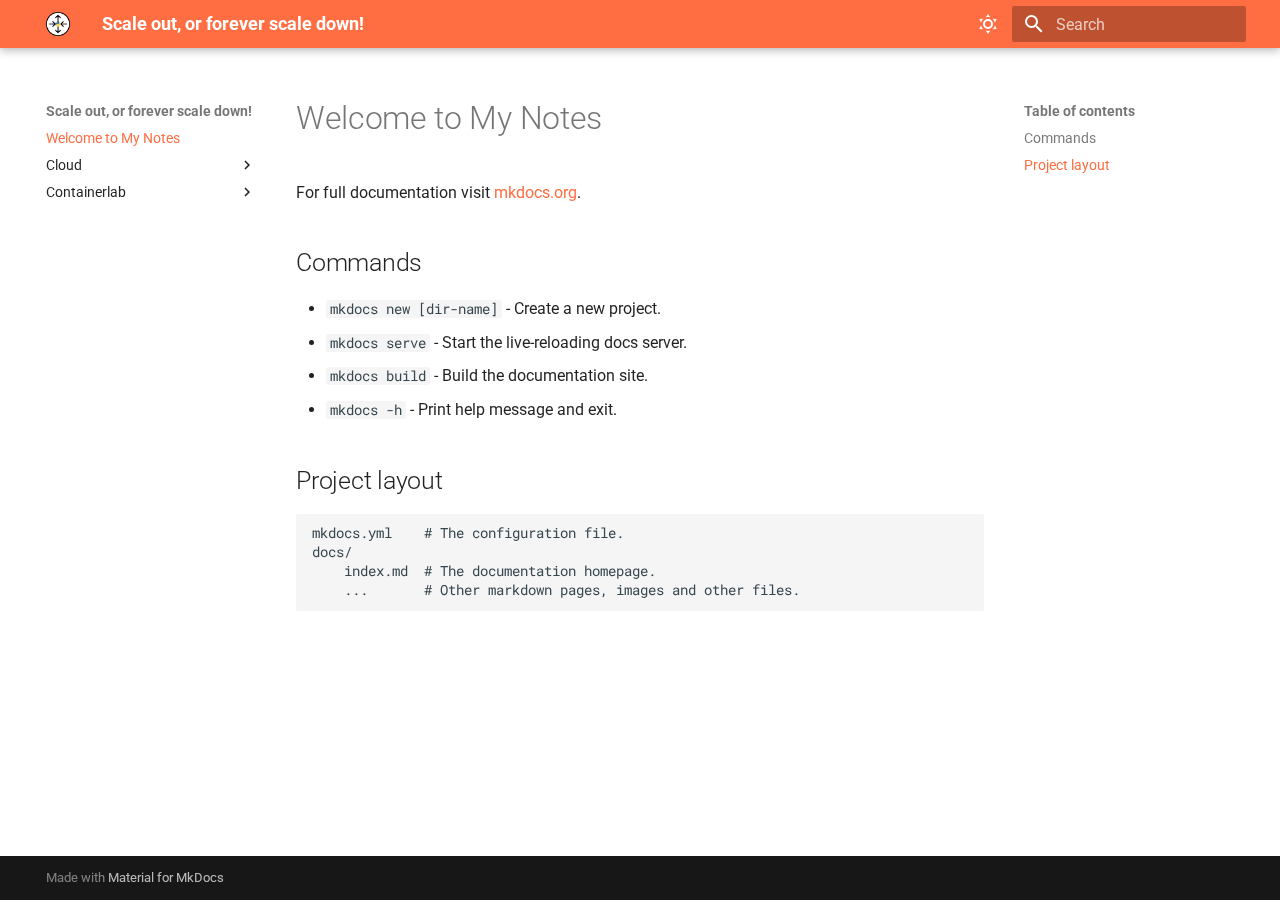
==== commit 86eae091: "deploy: becos76/MyNotes@b68c916d2c7dfdf167bade1224f01f20433b2f96" ====
--- a/index.html
+++ b/index.html
@@ -6,6 +6,8 @@
       <meta charset="utf-8">
       <meta name="viewport" content="width=device-width,initial-scale=1">
       
+        <meta name="description" content="mkdocs site to keep my notes">
+      
       
       
         <link rel="canonical" href="https://net4fungr.github.io/mynotes/">
@@ -15,16 +17,19 @@
         <link rel="next" href="Cloud/multicloud/">
       
       
-      <link rel="icon" href="assets/images/favicon.png">
-      <meta name="generator" content="mkdocs-1.6.1, mkdocs-material-9.6.4">
-    
-    
-      
-        <title>My Notes</title>
+      <link rel="icon" href="assets/pyrtr.png">
+      <meta name="generator" content="mkdocs-1.6.1, mkdocs-material-9.6.8">
+    
+    
+      
+        <title>Scale out, or forever scale down!</title>
       
     
     
       <link rel="stylesheet" href="assets/stylesheets/main.8608ea7d.min.css">
+      
+        
+        <link rel="stylesheet" href="assets/stylesheets/palette.06af60db.min.css">
       
       
 
@@ -43,7 +48,9 @@
       
     
     
-      <link rel="stylesheet" href="gists.css">
+      <link rel="stylesheet" href="stylesheets/extra.css">
+    
+      <link rel="stylesheet" href="stylesheets/gists.css">
     
     <script>__md_scope=new URL(".",location),__md_hash=e=>[...e].reduce(((e,_)=>(e<<5)-e+_.charCodeAt(0)),0),__md_get=(e,_=localStorage,t=__md_scope)=>JSON.parse(_.getItem(t.pathname+"."+e)),__md_set=(e,_,t=localStorage,a=__md_scope)=>{try{t.setItem(a.pathname+"."+e,JSON.stringify(_))}catch(e){}}</script>
     
@@ -55,7 +62,14 @@
   </head>
   
   
-    <body dir="ltr">
+    
+    
+      
+    
+    
+    
+    
+    <body dir="ltr" data-md-color-scheme="default" data-md-color-primary="indigo" data-md-color-accent="indigo">
   
     
     <input class="md-toggle" data-md-toggle="drawer" type="checkbox" id="__drawer" autocomplete="off">
@@ -64,7 +78,7 @@
     <div data-md-component="skip">
       
         
-        <a href="#welcome-to-mkdocs" class="md-skip">
+        <a href="#welcome-to-my-notes" class="md-skip">
           Skip to content
         </a>
       
@@ -80,10 +94,9 @@
 
 <header class="md-header md-header--shadow" data-md-component="header">
   <nav class="md-header__inner md-grid" aria-label="Header">
-    <a href="." title="My Notes" class="md-header__button md-logo" aria-label="My Notes" data-md-component="logo">
-      
-  
-  <svg xmlns="http://www.w3.org/2000/svg" viewBox="0 0 24 24"><path d="M12 8a3 3 0 0 0 3-3 3 3 0 0 0-3-3 3 3 0 0 0-3 3 3 3 0 0 0 3 3m0 3.54C9.64 9.35 6.5 8 3 8v11c3.5 0 6.64 1.35 9 3.54 2.36-2.19 5.5-3.54 9-3.54V8c-3.5 0-6.64 1.35-9 3.54"/></svg>
+    <a href="." title="Scale out, or forever scale down!" class="md-header__button md-logo" aria-label="Scale out, or forever scale down!" data-md-component="logo">
+      
+  <img src="assets/pyrtr.png" alt="logo">
 
     </a>
     <label class="md-header__button md-icon" for="__drawer">
@@ -94,18 +107,54 @@
       <div class="md-header__ellipsis">
         <div class="md-header__topic">
           <span class="md-ellipsis">
-            My Notes
+            Scale out, or forever scale down!
           </span>
         </div>
         <div class="md-header__topic" data-md-component="header-topic">
           <span class="md-ellipsis">
             
-              Welcome to MkDocs
+              Welcome to My Notes
             
           </span>
         </div>
       </div>
     </div>
+    
+      
+        <form class="md-header__option" data-md-component="palette">
+  
+    
+    
+    
+    <input class="md-option" data-md-color-media="(prefers-color-scheme)" data-md-color-scheme="default" data-md-color-primary="indigo" data-md-color-accent="indigo"  aria-label="Switch to light mode"  type="radio" name="__palette" id="__palette_0">
+    
+      <label class="md-header__button md-icon" title="Switch to light mode" for="__palette_1" hidden>
+        <svg xmlns="http://www.w3.org/2000/svg" viewBox="0 0 24 24"><path d="M12 7a5 5 0 0 1 5 5 5 5 0 0 1-5 5 5 5 0 0 1-5-5 5 5 0 0 1 5-5m0 2a3 3 0 0 0-3 3 3 3 0 0 0 3 3 3 3 0 0 0 3-3 3 3 0 0 0-3-3m0-7 2.39 3.42C13.65 5.15 12.84 5 12 5s-1.65.15-2.39.42zM3.34 7l4.16-.35A7.2 7.2 0 0 0 5.94 8.5c-.44.74-.69 1.5-.83 2.29zm.02 10 1.76-3.77a7.131 7.131 0 0 0 2.38 4.14zM20.65 7l-1.77 3.79a7.02 7.02 0 0 0-2.38-4.15zm-.01 10-4.14.36c.59-.51 1.12-1.14 1.54-1.86.42-.73.69-1.5.83-2.29zM12 22l-2.41-3.44c.74.27 1.55.44 2.41.44.82 0 1.63-.17 2.37-.44z"/></svg>
+      </label>
+    
+  
+    
+    
+    
+    <input class="md-option" data-md-color-media="(prefers-color-scheme: light)" data-md-color-scheme="default" data-md-color-primary="deep-orange" data-md-color-accent="deep-purple"  aria-label="Switch to dark mode"  type="radio" name="__palette" id="__palette_1">
+    
+      <label class="md-header__button md-icon" title="Switch to dark mode" for="__palette_2" hidden>
+        <svg xmlns="http://www.w3.org/2000/svg" viewBox="0 0 24 24"><path d="m17.75 4.09-2.53 1.94.91 3.06-2.63-1.81-2.63 1.81.91-3.06-2.53-1.94L12.44 4l1.06-3 1.06 3zm3.5 6.91-1.64 1.25.59 1.98-1.7-1.17-1.7 1.17.59-1.98L15.75 11l2.06-.05L18.5 9l.69 1.95zm-2.28 4.95c.83-.08 1.72 1.1 1.19 1.85-.32.45-.66.87-1.08 1.27C15.17 23 8.84 23 4.94 19.07c-3.91-3.9-3.91-10.24 0-14.14.4-.4.82-.76 1.27-1.08.75-.53 1.93.36 1.85 1.19-.27 2.86.69 5.83 2.89 8.02a9.96 9.96 0 0 0 8.02 2.89m-1.64 2.02a12.08 12.08 0 0 1-7.8-3.47c-2.17-2.19-3.33-5-3.49-7.82-2.81 3.14-2.7 7.96.31 10.98 3.02 3.01 7.84 3.12 10.98.31"/></svg>
+      </label>
+    
+  
+    
+    
+    
+    <input class="md-option" data-md-color-media="(prefers-color-scheme: dark)" data-md-color-scheme="slate" data-md-color-primary="blue-grey" data-md-color-accent="amber"  aria-label="Switch to system preference"  type="radio" name="__palette" id="__palette_2">
+    
+      <label class="md-header__button md-icon" title="Switch to system preference" for="__palette_0" hidden>
+        <svg xmlns="http://www.w3.org/2000/svg" viewBox="0 0 24 24"><path d="m14.3 16-.7-2h-3.2l-.7 2H7.8L11 7h2l3.2 9zM20 8.69V4h-4.69L12 .69 8.69 4H4v4.69L.69 12 4 15.31V20h4.69L12 23.31 15.31 20H20v-4.69L23.31 12zm-9.15 3.96h2.3L12 9z"/></svg>
+      </label>
+    
+  
+</form>
+      
     
     
       <script>var palette=__md_get("__palette");if(palette&&palette.color){if("(prefers-color-scheme)"===palette.color.media){var media=matchMedia("(prefers-color-scheme: light)"),input=document.querySelector(media.matches?"[data-md-color-media='(prefers-color-scheme: light)']":"[data-md-color-media='(prefers-color-scheme: dark)']");palette.color.media=input.getAttribute("data-md-color-media"),palette.color.scheme=input.getAttribute("data-md-color-scheme"),palette.color.primary=input.getAttribute("data-md-color-primary"),palette.color.accent=input.getAttribute("data-md-color-accent")}for(var[key,value]of Object.entries(palette.color))document.body.setAttribute("data-md-color-"+key,value)}</script>
@@ -125,7 +174,7 @@
         
         <svg xmlns="http://www.w3.org/2000/svg" viewBox="0 0 24 24"><path d="M9.5 3A6.5 6.5 0 0 1 16 9.5c0 1.61-.59 3.09-1.56 4.23l.27.27h.79l5 5-1.5 1.5-5-5v-.79l-.27-.27A6.52 6.52 0 0 1 9.5 16 6.5 6.5 0 0 1 3 9.5 6.5 6.5 0 0 1 9.5 3m0 2C7 5 5 7 5 9.5S7 14 9.5 14 14 12 14 9.5 12 5 9.5 5"/></svg>
         
-        <svg xmlns="http://www.w3.org/2000/svg" viewBox="0 0 24 24"><path d="M20 11v2H8l5.5 5.5-1.42 1.42L4.16 12l7.92-7.92L13.5 5.5 8 11z"/></svg>
+        <svg xmlns="http://www.w3.org/2000/svg" viewBox="0 0 320 512"><!--! Font Awesome Free 6.7.2 by @fontawesome - https://fontawesome.com License - https://fontawesome.com/license/free (Icons: CC BY 4.0, Fonts: SIL OFL 1.1, Code: MIT License) Copyright 2024 Fonticons, Inc.--><path d="M41.4 233.4c-12.5 12.5-12.5 32.8 0 45.3l160 160c12.5 12.5 32.8 12.5 45.3 0s12.5-32.8 0-45.3L109.3 256l137.3-137.4c12.5-12.5 12.5-32.8 0-45.3s-32.8-12.5-45.3 0l-160 160z"/></svg>
       </label>
       <nav class="md-search__options" aria-label="Search">
         
@@ -175,13 +224,12 @@
 
 <nav class="md-nav md-nav--primary" aria-label="Navigation" data-md-level="0">
   <label class="md-nav__title" for="__drawer">
-    <a href="." title="My Notes" class="md-nav__button md-logo" aria-label="My Notes" data-md-component="logo">
-      
-  
-  <svg xmlns="http://www.w3.org/2000/svg" viewBox="0 0 24 24"><path d="M12 8a3 3 0 0 0 3-3 3 3 0 0 0-3-3 3 3 0 0 0-3 3 3 3 0 0 0 3 3m0 3.54C9.64 9.35 6.5 8 3 8v11c3.5 0 6.64 1.35 9 3.54 2.36-2.19 5.5-3.54 9-3.54V8c-3.5 0-6.64 1.35-9 3.54"/></svg>
+    <a href="." title="Scale out, or forever scale down!" class="md-nav__button md-logo" aria-label="Scale out, or forever scale down!" data-md-component="logo">
+      
+  <img src="assets/pyrtr.png" alt="logo">
 
     </a>
-    My Notes
+    Scale out, or forever scale down!
   </label>
   
   <ul class="md-nav__list" data-md-scrollfix>
@@ -206,7 +254,7 @@
           
   
   <span class="md-ellipsis">
-    Welcome to MkDocs
+    Welcome to My Notes
     
   </span>
   
@@ -218,7 +266,7 @@
         
   
   <span class="md-ellipsis">
-    Welcome to MkDocs
+    Welcome to My Notes
     
   </span>
   
@@ -456,7 +504,7 @@
 
 
 
-<h1 id="welcome-to-mkdocs">Welcome to MkDocs</h1>
+<h1 id="welcome-to-my-notes">Welcome to My Notes</h1>
 <p>For full documentation visit <a href="https://www.mkdocs.org">mkdocs.org</a>.</p>
 <h2 id="commands">Commands</h2>
 <ul>
@@ -491,6 +539,12 @@
 <script>var target=document.getElementById(location.hash.slice(1));target&&target.name&&(target.checked=target.name.startsWith("__tabbed_"))</script>
         </div>
         
+          <button type="button" class="md-top md-icon" data-md-component="top" hidden>
+  
+  <svg xmlns="http://www.w3.org/2000/svg" viewBox="0 0 24 24"><path d="M13 20h-2V8l-5.5 5.5-1.42-1.42L12 4.16l7.92 7.92-1.42 1.42L13 8z"/></svg>
+  Back to top
+</button>
+        
       </main>
       
         <footer class="md-footer">
@@ -517,10 +571,10 @@
     </div>
     
     
-    <script id="__config" type="application/json">{"base": ".", "features": [], "search": "assets/javascripts/workers/search.f8cc74c7.min.js", "translations": {"clipboard.copied": "Copied to clipboard", "clipboard.copy": "Copy to clipboard", "search.result.more.one": "1 more on this page", "search.result.more.other": "# more on this page", "search.result.none": "No matching documents", "search.result.one": "1 matching document", "search.result.other": "# matching documents", "search.result.placeholder": "Type to start searching", "search.result.term.missing": "Missing", "select.version": "Select version"}}</script>
-    
-    
-      <script src="assets/javascripts/bundle.f1b6f286.min.js"></script>
+    <script id="__config" type="application/json">{"base": ".", "features": ["navigation.tracking", "navigation.top"], "search": "assets/javascripts/workers/search.f8cc74c7.min.js", "translations": {"clipboard.copied": "Copied to clipboard", "clipboard.copy": "Copy to clipboard", "search.result.more.one": "1 more on this page", "search.result.more.other": "# more on this page", "search.result.none": "No matching documents", "search.result.one": "1 matching document", "search.result.other": "# matching documents", "search.result.placeholder": "Type to start searching", "search.result.term.missing": "Missing", "select.version": "Select version"}}</script>
+    
+    
+      <script src="assets/javascripts/bundle.c8b220af.min.js"></script>
       
     
   </body>
--- a/assets/stylesheets/palette.06af60db.min.css
+++ b/assets/stylesheets/palette.06af60db.min.css
@@ -0,0 +1 @@
+@media screen{[data-md-color-scheme=slate]{--md-default-fg-color:hsla(var(--md-hue),15%,90%,0.82);--md-default-fg-color--light:hsla(var(--md-hue),15%,90%,0.56);--md-default-fg-color--lighter:hsla(var(--md-hue),15%,90%,0.32);--md-default-fg-color--lightest:hsla(var(--md-hue),15%,90%,0.12);--md-default-bg-color:hsla(var(--md-hue),15%,14%,1);--md-default-bg-color--light:hsla(var(--md-hue),15%,14%,0.54);--md-default-bg-color--lighter:hsla(var(--md-hue),15%,14%,0.26);--md-default-bg-color--lightest:hsla(var(--md-hue),15%,14%,0.07);--md-code-fg-color:hsla(var(--md-hue),18%,86%,0.82);--md-code-bg-color:hsla(var(--md-hue),15%,18%,1);--md-code-hl-color:#2977ff;--md-code-hl-color--light:#2977ff1a;--md-code-hl-number-color:#e6695b;--md-code-hl-special-color:#f06090;--md-code-hl-function-color:#c973d9;--md-code-hl-constant-color:#9383e2;--md-code-hl-keyword-color:#6791e0;--md-code-hl-string-color:#2fb170;--md-code-hl-name-color:var(--md-code-fg-color);--md-code-hl-operator-color:var(--md-default-fg-color--light);--md-code-hl-punctuation-color:var(--md-default-fg-color--light);--md-code-hl-comment-color:var(--md-default-fg-color--light);--md-code-hl-generic-color:var(--md-default-fg-color--light);--md-code-hl-variable-color:var(--md-default-fg-color--light);--md-typeset-color:var(--md-default-fg-color);--md-typeset-a-color:var(--md-primary-fg-color);--md-typeset-kbd-color:hsla(var(--md-hue),15%,90%,0.12);--md-typeset-kbd-accent-color:hsla(var(--md-hue),15%,90%,0.2);--md-typeset-kbd-border-color:hsla(var(--md-hue),15%,14%,1);--md-typeset-mark-color:#4287ff4d;--md-typeset-table-color:hsla(var(--md-hue),15%,95%,0.12);--md-typeset-table-color--light:hsla(var(--md-hue),15%,95%,0.035);--md-admonition-fg-color:var(--md-default-fg-color);--md-admonition-bg-color:var(--md-default-bg-color);--md-footer-bg-color:hsla(var(--md-hue),15%,10%,0.87);--md-footer-bg-color--dark:hsla(var(--md-hue),15%,8%,1);--md-shadow-z1:0 0.2rem 0.5rem #0000000d,0 0 0.05rem #0000001a;--md-shadow-z2:0 0.2rem 0.5rem #00000040,0 0 0.05rem #00000040;--md-shadow-z3:0 0.2rem 0.5rem #0006,0 0 0.05rem #00000059;color-scheme:dark}[data-md-color-scheme=slate] img[src$="#gh-light-mode-only"],[data-md-color-scheme=slate] img[src$="#only-light"]{display:none}[data-md-color-scheme=slate][data-md-color-primary=pink]{--md-typeset-a-color:#ed5487}[data-md-color-scheme=slate][data-md-color-primary=purple]{--md-typeset-a-color:#c46fd3}[data-md-color-scheme=slate][data-md-color-primary=deep-purple]{--md-typeset-a-color:#a47bea}[data-md-color-scheme=slate][data-md-color-primary=indigo]{--md-typeset-a-color:#5488e8}[data-md-color-scheme=slate][data-md-color-primary=teal]{--md-typeset-a-color:#00ccb8}[data-md-color-scheme=slate][data-md-color-primary=green]{--md-typeset-a-color:#71c174}[data-md-color-scheme=slate][data-md-color-primary=deep-orange]{--md-typeset-a-color:#ff764d}[data-md-color-scheme=slate][data-md-color-primary=brown]{--md-typeset-a-color:#c1775c}[data-md-color-scheme=slate][data-md-color-primary=black],[data-md-color-scheme=slate][data-md-color-primary=blue-grey],[data-md-color-scheme=slate][data-md-color-primary=grey],[data-md-color-scheme=slate][data-md-color-primary=white]{--md-typeset-a-color:#5e8bde}[data-md-color-switching] *,[data-md-color-switching] :after,[data-md-color-switching] :before{transition-duration:0ms!important}}[data-md-color-accent=red]{--md-accent-fg-color:#ff1947;--md-accent-fg-color--transparent:#ff19471a;--md-accent-bg-color:#fff;--md-accent-bg-color--light:#ffffffb3}[data-md-color-accent=pink]{--md-accent-fg-color:#f50056;--md-accent-fg-color--transparent:#f500561a;--md-accent-bg-color:#fff;--md-accent-bg-color--light:#ffffffb3}[data-md-color-accent=purple]{--md-accent-fg-color:#df41fb;--md-accent-fg-color--transparent:#df41fb1a;--md-accent-bg-color:#fff;--md-accent-bg-color--light:#ffffffb3}[data-md-color-accent=deep-purple]{--md-accent-fg-color:#7c4dff;--md-accent-fg-color--transparent:#7c4dff1a;--md-accent-bg-color:#fff;--md-accent-bg-color--light:#ffffffb3}[data-md-color-accent=indigo]{--md-accent-fg-color:#526cfe;--md-accent-fg-color--transparent:#526cfe1a;--md-accent-bg-color:#fff;--md-accent-bg-color--light:#ffffffb3}[data-md-color-accent=blue]{--md-accent-fg-color:#4287ff;--md-accent-fg-color--transparent:#4287ff1a;--md-accent-bg-color:#fff;--md-accent-bg-color--light:#ffffffb3}[data-md-color-accent=light-blue]{--md-accent-fg-color:#0091eb;--md-accent-fg-color--transparent:#0091eb1a;--md-accent-bg-color:#fff;--md-accent-bg-color--light:#ffffffb3}[data-md-color-accent=cyan]{--md-accent-fg-color:#00bad6;--md-accent-fg-color--transparent:#00bad61a;--md-accent-bg-color:#fff;--md-accent-bg-color--light:#ffffffb3}[data-md-color-accent=teal]{--md-accent-fg-color:#00bda4;--md-accent-fg-color--transparent:#00bda41a;--md-accent-bg-color:#fff;--md-accent-bg-color--light:#ffffffb3}[data-md-color-accent=green]{--md-accent-fg-color:#00c753;--md-accent-fg-color--transparent:#00c7531a;--md-accent-bg-color:#fff;--md-accent-bg-color--light:#ffffffb3}[data-md-color-accent=light-green]{--md-accent-fg-color:#63de17;--md-accent-fg-color--transparent:#63de171a;--md-accent-bg-color:#fff;--md-accent-bg-color--light:#ffffffb3}[data-md-color-accent=lime]{--md-accent-fg-color:#b0eb00;--md-accent-fg-color--transparent:#b0eb001a;--md-accent-bg-color:#000000de;--md-accent-bg-color--light:#0000008a}[data-md-color-accent=yellow]{--md-accent-fg-color:#ffd500;--md-accent-fg-color--transparent:#ffd5001a;--md-accent-bg-color:#000000de;--md-accent-bg-color--light:#0000008a}[data-md-color-accent=amber]{--md-accent-fg-color:#fa0;--md-accent-fg-color--transparent:#ffaa001a;--md-accent-bg-color:#000000de;--md-accent-bg-color--light:#0000008a}[data-md-color-accent=orange]{--md-accent-fg-color:#ff9100;--md-accent-fg-color--transparent:#ff91001a;--md-accent-bg-color:#000000de;--md-accent-bg-color--light:#0000008a}[data-md-color-accent=deep-orange]{--md-accent-fg-color:#ff6e42;--md-accent-fg-color--transparent:#ff6e421a;--md-accent-bg-color:#fff;--md-accent-bg-color--light:#ffffffb3}[data-md-color-primary=red]{--md-primary-fg-color:#ef5552;--md-primary-fg-color--light:#e57171;--md-primary-fg-color--dark:#e53734;--md-primary-bg-color:#fff;--md-primary-bg-color--light:#ffffffb3}[data-md-color-primary=pink]{--md-primary-fg-color:#e92063;--md-primary-fg-color--light:#ec417a;--md-primary-fg-color--dark:#c3185d;--md-primary-bg-color:#fff;--md-primary-bg-color--light:#ffffffb3}[data-md-color-primary=purple]{--md-primary-fg-color:#ab47bd;--md-primary-fg-color--light:#bb69c9;--md-primary-fg-color--dark:#8c24a8;--md-primary-bg-color:#fff;--md-primary-bg-color--light:#ffffffb3}[data-md-color-primary=deep-purple]{--md-primary-fg-color:#7e56c2;--md-primary-fg-color--light:#9574cd;--md-primary-fg-color--dark:#673ab6;--md-primary-bg-color:#fff;--md-primary-bg-color--light:#ffffffb3}[data-md-color-primary=indigo]{--md-primary-fg-color:#4051b5;--md-primary-fg-color--light:#5d6cc0;--md-primary-fg-color--dark:#303fa1;--md-primary-bg-color:#fff;--md-primary-bg-color--light:#ffffffb3}[data-md-color-primary=blue]{--md-primary-fg-color:#2094f3;--md-primary-fg-color--light:#42a5f5;--md-primary-fg-color--dark:#1975d2;--md-primary-bg-color:#fff;--md-primary-bg-color--light:#ffffffb3}[data-md-color-primary=light-blue]{--md-primary-fg-color:#02a6f2;--md-primary-fg-color--light:#28b5f6;--md-primary-fg-color--dark:#0287cf;--md-primary-bg-color:#fff;--md-primary-bg-color--light:#ffffffb3}[data-md-color-primary=cyan]{--md-primary-fg-color:#00bdd6;--md-primary-fg-color--light:#25c5da;--md-primary-fg-color--dark:#0097a8;--md-primary-bg-color:#fff;--md-primary-bg-color--light:#ffffffb3}[data-md-color-primary=teal]{--md-primary-fg-color:#009485;--md-primary-fg-color--light:#26a699;--md-primary-fg-color--dark:#007a6c;--md-primary-bg-color:#fff;--md-primary-bg-color--light:#ffffffb3}[data-md-color-primary=green]{--md-primary-fg-color:#4cae4f;--md-primary-fg-color--light:#68bb6c;--md-primary-fg-color--dark:#398e3d;--md-primary-bg-color:#fff;--md-primary-bg-color--light:#ffffffb3}[data-md-color-primary=light-green]{--md-primary-fg-color:#8bc34b;--md-primary-fg-color--light:#9ccc66;--md-primary-fg-color--dark:#689f38;--md-primary-bg-color:#fff;--md-primary-bg-color--light:#ffffffb3}[data-md-color-primary=lime]{--md-primary-fg-color:#cbdc38;--md-primary-fg-color--light:#d3e156;--md-primary-fg-color--dark:#b0b52c;--md-primary-bg-color:#000000de;--md-primary-bg-color--light:#0000008a}[data-md-color-primary=yellow]{--md-primary-fg-color:#ffec3d;--md-primary-fg-color--light:#ffee57;--md-primary-fg-color--dark:#fbc02d;--md-primary-bg-color:#000000de;--md-primary-bg-color--light:#0000008a}[data-md-color-primary=amber]{--md-primary-fg-color:#ffc105;--md-primary-fg-color--light:#ffc929;--md-primary-fg-color--dark:#ffa200;--md-primary-bg-color:#000000de;--md-primary-bg-color--light:#0000008a}[data-md-color-primary=orange]{--md-primary-fg-color:#ffa724;--md-primary-fg-color--light:#ffa724;--md-primary-fg-color--dark:#fa8900;--md-primary-bg-color:#000000de;--md-primary-bg-color--light:#0000008a}[data-md-color-primary=deep-orange]{--md-primary-fg-color:#ff6e42;--md-primary-fg-color--light:#ff8a66;--md-primary-fg-color--dark:#f4511f;--md-primary-bg-color:#fff;--md-primary-bg-color--light:#ffffffb3}[data-md-color-primary=brown]{--md-primary-fg-color:#795649;--md-primary-fg-color--light:#8d6e62;--md-primary-fg-color--dark:#5d4037;--md-primary-bg-color:#fff;--md-primary-bg-color--light:#ffffffb3}[data-md-color-primary=grey]{--md-primary-fg-color:#757575;--md-primary-fg-color--light:#9e9e9e;--md-primary-fg-color--dark:#616161;--md-primary-bg-color:#fff;--md-primary-bg-color--light:#ffffffb3;--md-typeset-a-color:#4051b5}[data-md-color-primary=blue-grey]{--md-primary-fg-color:#546d78;--md-primary-fg-color--light:#607c8a;--md-primary-fg-color--dark:#455a63;--md-primary-bg-color:#fff;--md-primary-bg-color--light:#ffffffb3;--md-typeset-a-color:#4051b5}[data-md-color-primary=light-green]:not([data-md-color-scheme=slate]){--md-typeset-a-color:#72ad2e}[data-md-color-primary=lime]:not([data-md-color-scheme=slate]){--md-typeset-a-color:#8b990a}[data-md-color-primary=yellow]:not([data-md-color-scheme=slate]){--md-typeset-a-color:#b8a500}[data-md-color-primary=amber]:not([data-md-color-scheme=slate]){--md-typeset-a-color:#d19d00}[data-md-color-primary=orange]:not([data-md-color-scheme=slate]){--md-typeset-a-color:#e68a00}[data-md-color-primary=white]{--md-primary-fg-color:hsla(var(--md-hue),0%,100%,1);--md-primary-fg-color--light:hsla(var(--md-hue),0%,100%,0.7);--md-primary-fg-color--dark:hsla(var(--md-hue),0%,0%,0.07);--md-primary-bg-color:hsla(var(--md-hue),0%,0%,0.87);--md-primary-bg-color--light:hsla(var(--md-hue),0%,0%,0.54);--md-typeset-a-color:#4051b5}[data-md-color-primary=white] .md-button{color:var(--md-typeset-a-color)}[data-md-color-primary=white] .md-button--primary{background-color:var(--md-typeset-a-color);border-color:var(--md-typeset-a-color);color:hsla(var(--md-hue),0%,100%,1)}@media screen and (min-width:60em){[data-md-color-primary=white] .md-search__form{background-color:hsla(var(--md-hue),0%,0%,.07)}[data-md-color-primary=white] .md-search__form:hover{background-color:hsla(var(--md-hue),0%,0%,.32)}[data-md-color-primary=white] .md-search__input+.md-search__icon{color:hsla(var(--md-hue),0%,0%,.87)}}@media screen and (min-width:76.25em){[data-md-color-primary=white] .md-tabs{border-bottom:.05rem solid #00000012}}[data-md-color-primary=black]{--md-primary-fg-color:hsla(var(--md-hue),15%,9%,1);--md-primary-fg-color--light:hsla(var(--md-hue),15%,9%,0.54);--md-primary-fg-color--dark:hsla(var(--md-hue),15%,9%,1);--md-primary-bg-color:hsla(var(--md-hue),15%,100%,1);--md-primary-bg-color--light:hsla(var(--md-hue),15%,100%,0.7);--md-typeset-a-color:#4051b5}[data-md-color-primary=black] .md-button{color:var(--md-typeset-a-color)}[data-md-color-primary=black] .md-button--primary{background-color:var(--md-typeset-a-color);border-color:var(--md-typeset-a-color);color:hsla(var(--md-hue),0%,100%,1)}[data-md-color-primary=black] .md-header{background-color:hsla(var(--md-hue),15%,9%,1)}@media screen and (max-width:59.984375em){[data-md-color-primary=black] .md-nav__source{background-color:hsla(var(--md-hue),15%,11%,.87)}}@media screen and (max-width:76.234375em){html [data-md-color-primary=black] .md-nav--primary .md-nav__title[for=__drawer]{background-color:hsla(var(--md-hue),15%,9%,1)}}@media screen and (min-width:76.25em){[data-md-color-primary=black] .md-tabs{background-color:hsla(var(--md-hue),15%,9%,1)}}--- a/stylesheets/extra.css
+++ b/stylesheets/extra.css
@@ -0,0 +1,8 @@
+:root {
+    --md-primary-fg-color:        #ff6f00;
+    --md-primary-fg-color--dark:  #ffff00bb;
+    /* --md-primary-bg-color:        #5916ac; */
+  
+    /* --md-accent-fg-color:         hsl(0, 92%, 19%); */
+    /* --logo-outline-color:         #dfdfdf; */ 
+}--- a/stylesheets/gists.css
+++ b/stylesheets/gists.css
@@ -0,0 +1,57 @@
+@import url('https://fonts.googleapis.com/css?family=Droid+Sans+Mono');
+ 
+body .gist .gist-file {
+  margin-bottom: 0;
+  border: 0px dashed #adb5bd;
+  border-radius: 0;
+}
+
+body .gist .gist-data {
+  border-bottom: none;
+  border-radius: 0;
+  background-color: #f1f3f5;
+}
+
+
+body .gist .blob-wrapper {
+  border-radius: 0;
+}
+
+body .gist .highlight {
+  background-color: transparent;
+  font-family: 'Droid Sans Mono', monospace;
+  font-size: 14px;
+}
+
+body .gist .highlight td {
+  padding: 5px 15px !important;
+  line-height: 1;
+  font-family: inherit;
+  font-size: inherit;
+}
+
+body .gist tr:first-child td {
+  padding-top: 15px !important;
+}
+
+body .gist tr:last-child td {
+  padding-bottom: 15px !important;
+}
+
+body .gist .blob-num {
+  color: #ced4da;
+  background-color: #495057;
+  pointer-events: none;
+}
+
+body .gist .js-line-number {
+    display: none;
+}
+
+
+
+/* Prevent displaying footer
+body .gist .gist-meta {
+  display: none;
+} */
+
